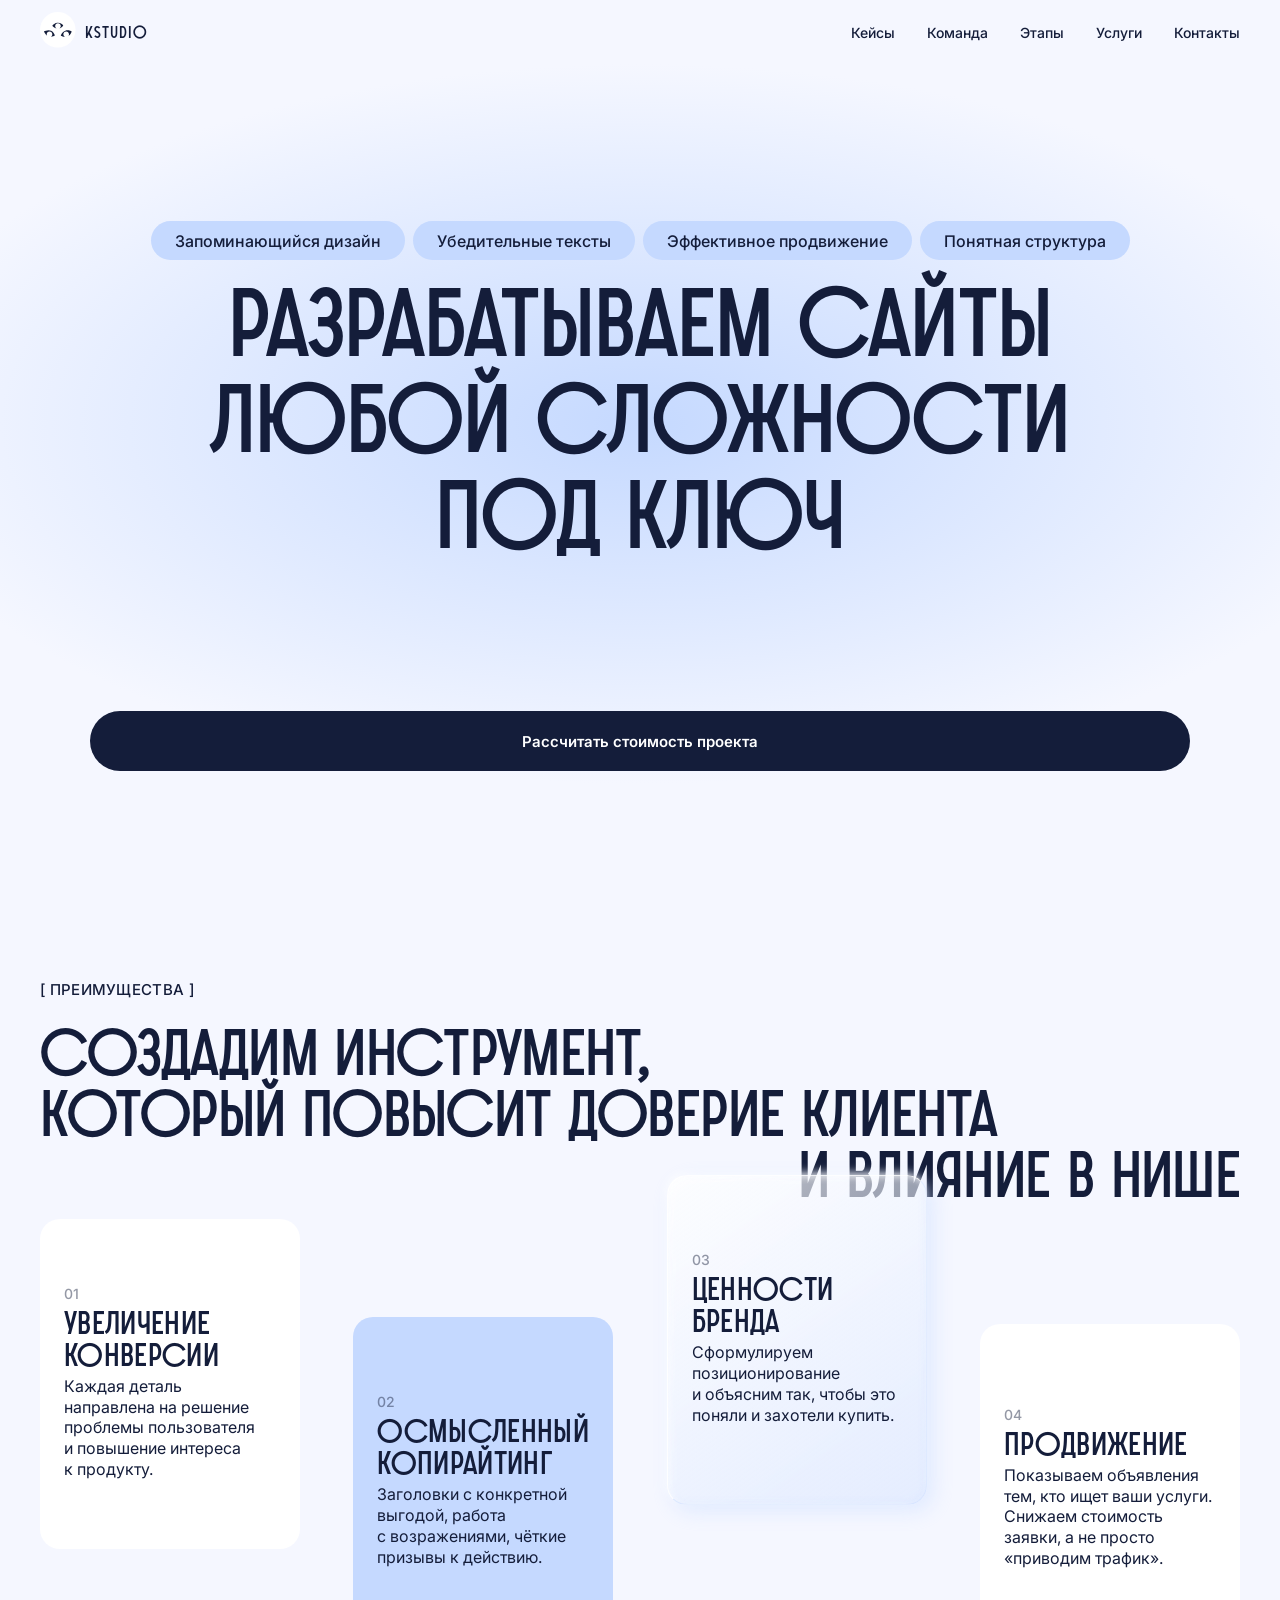
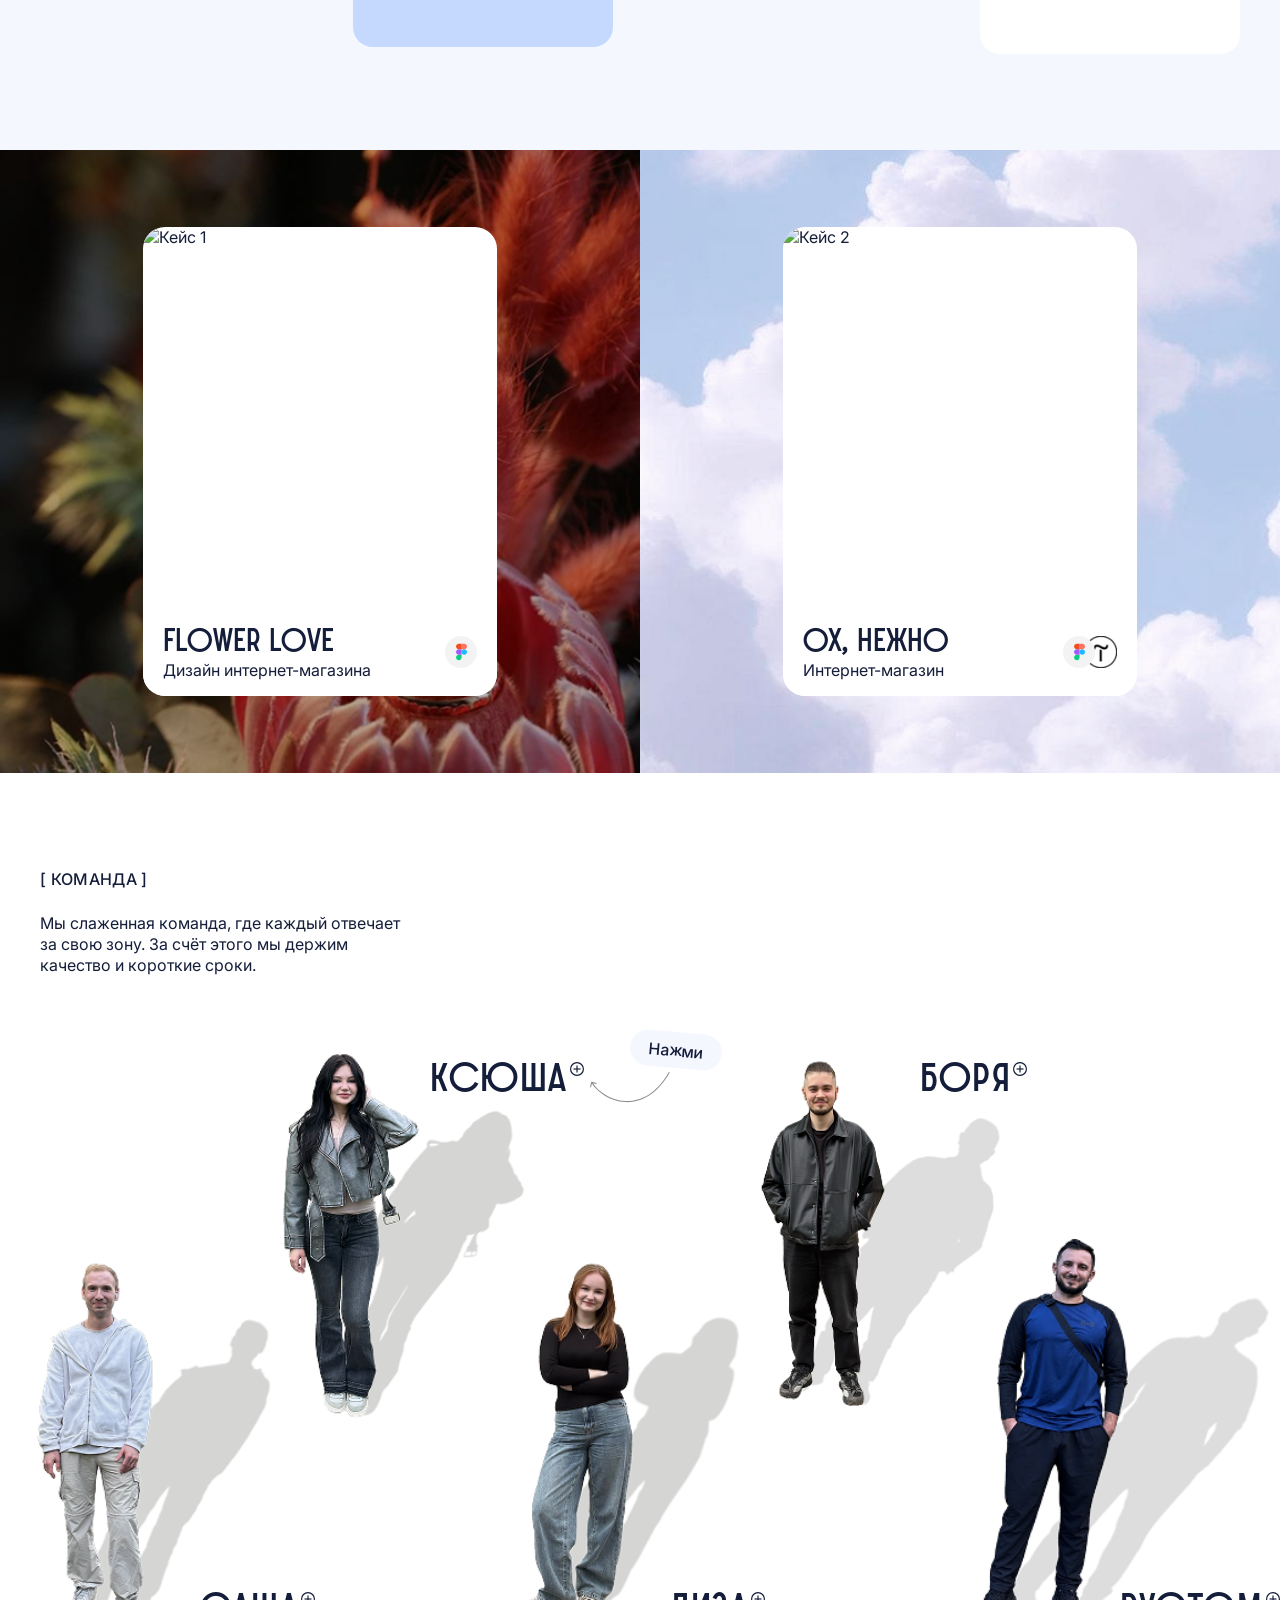
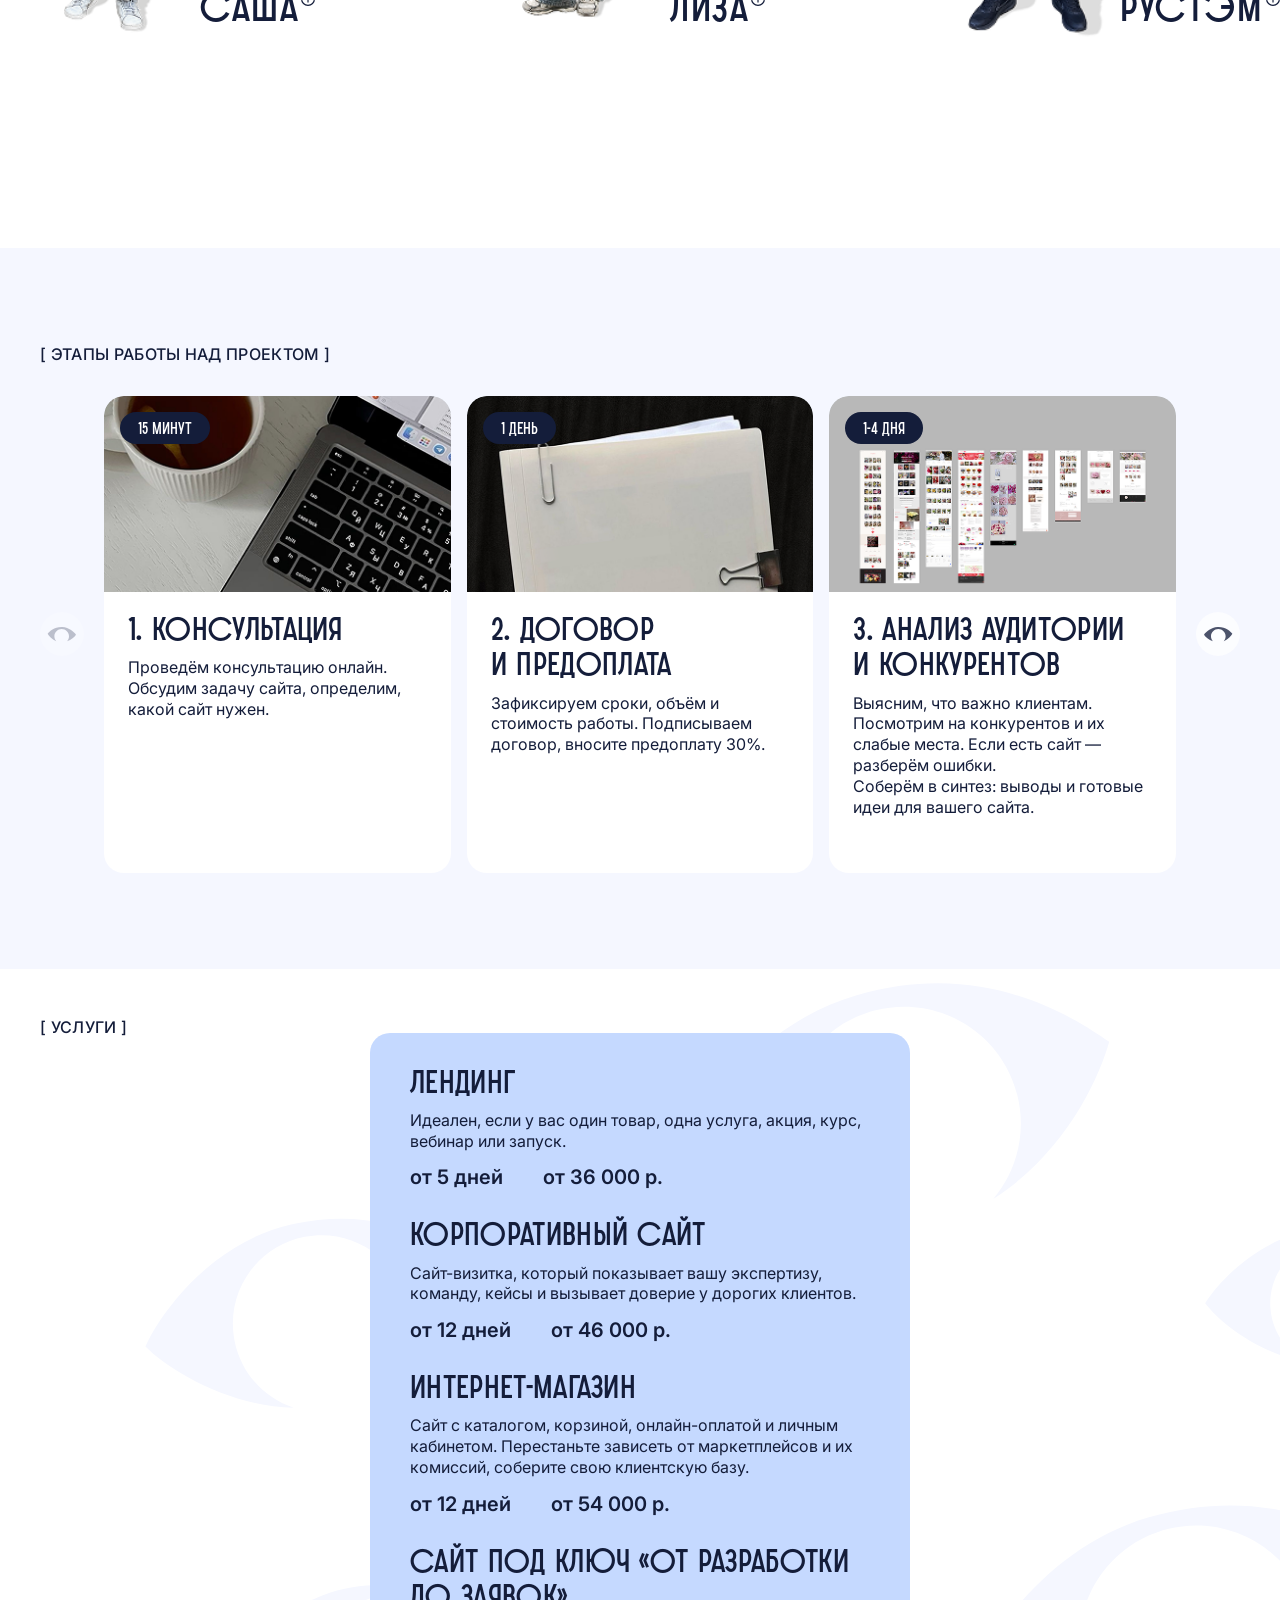
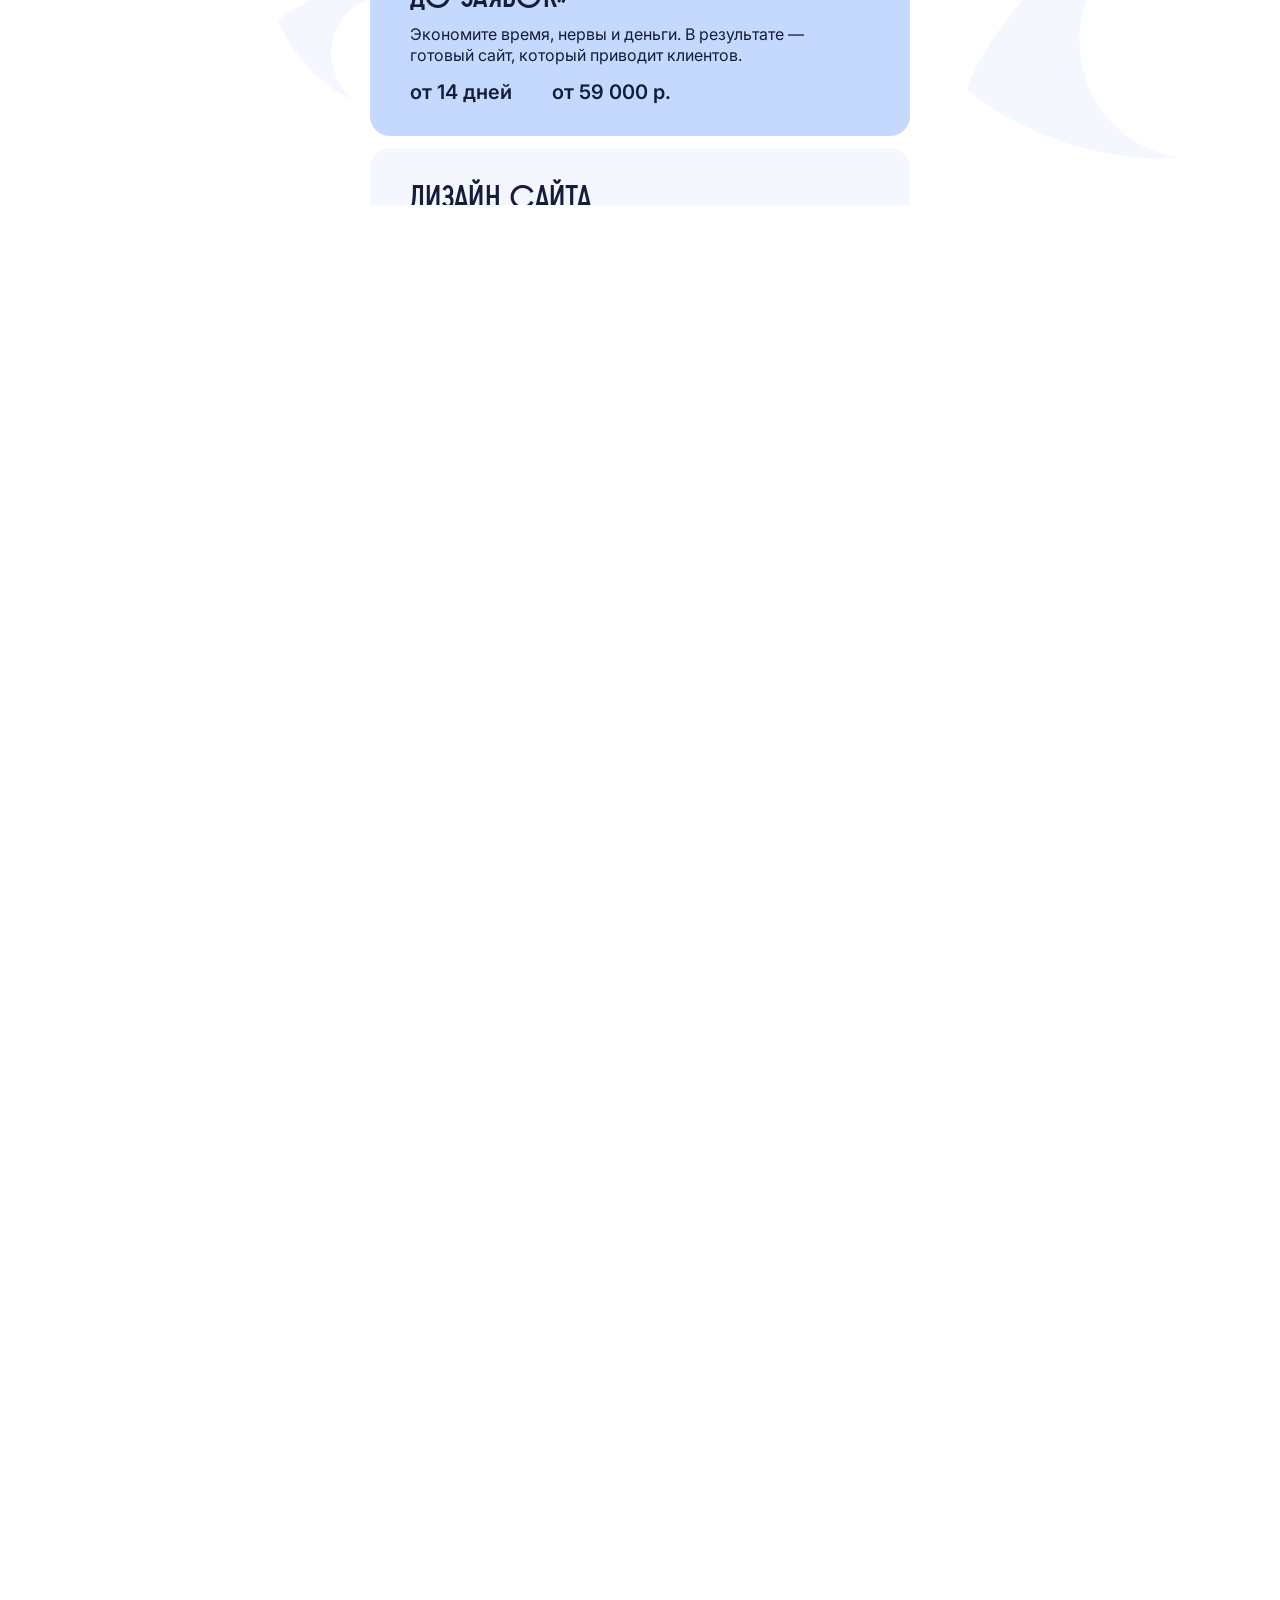
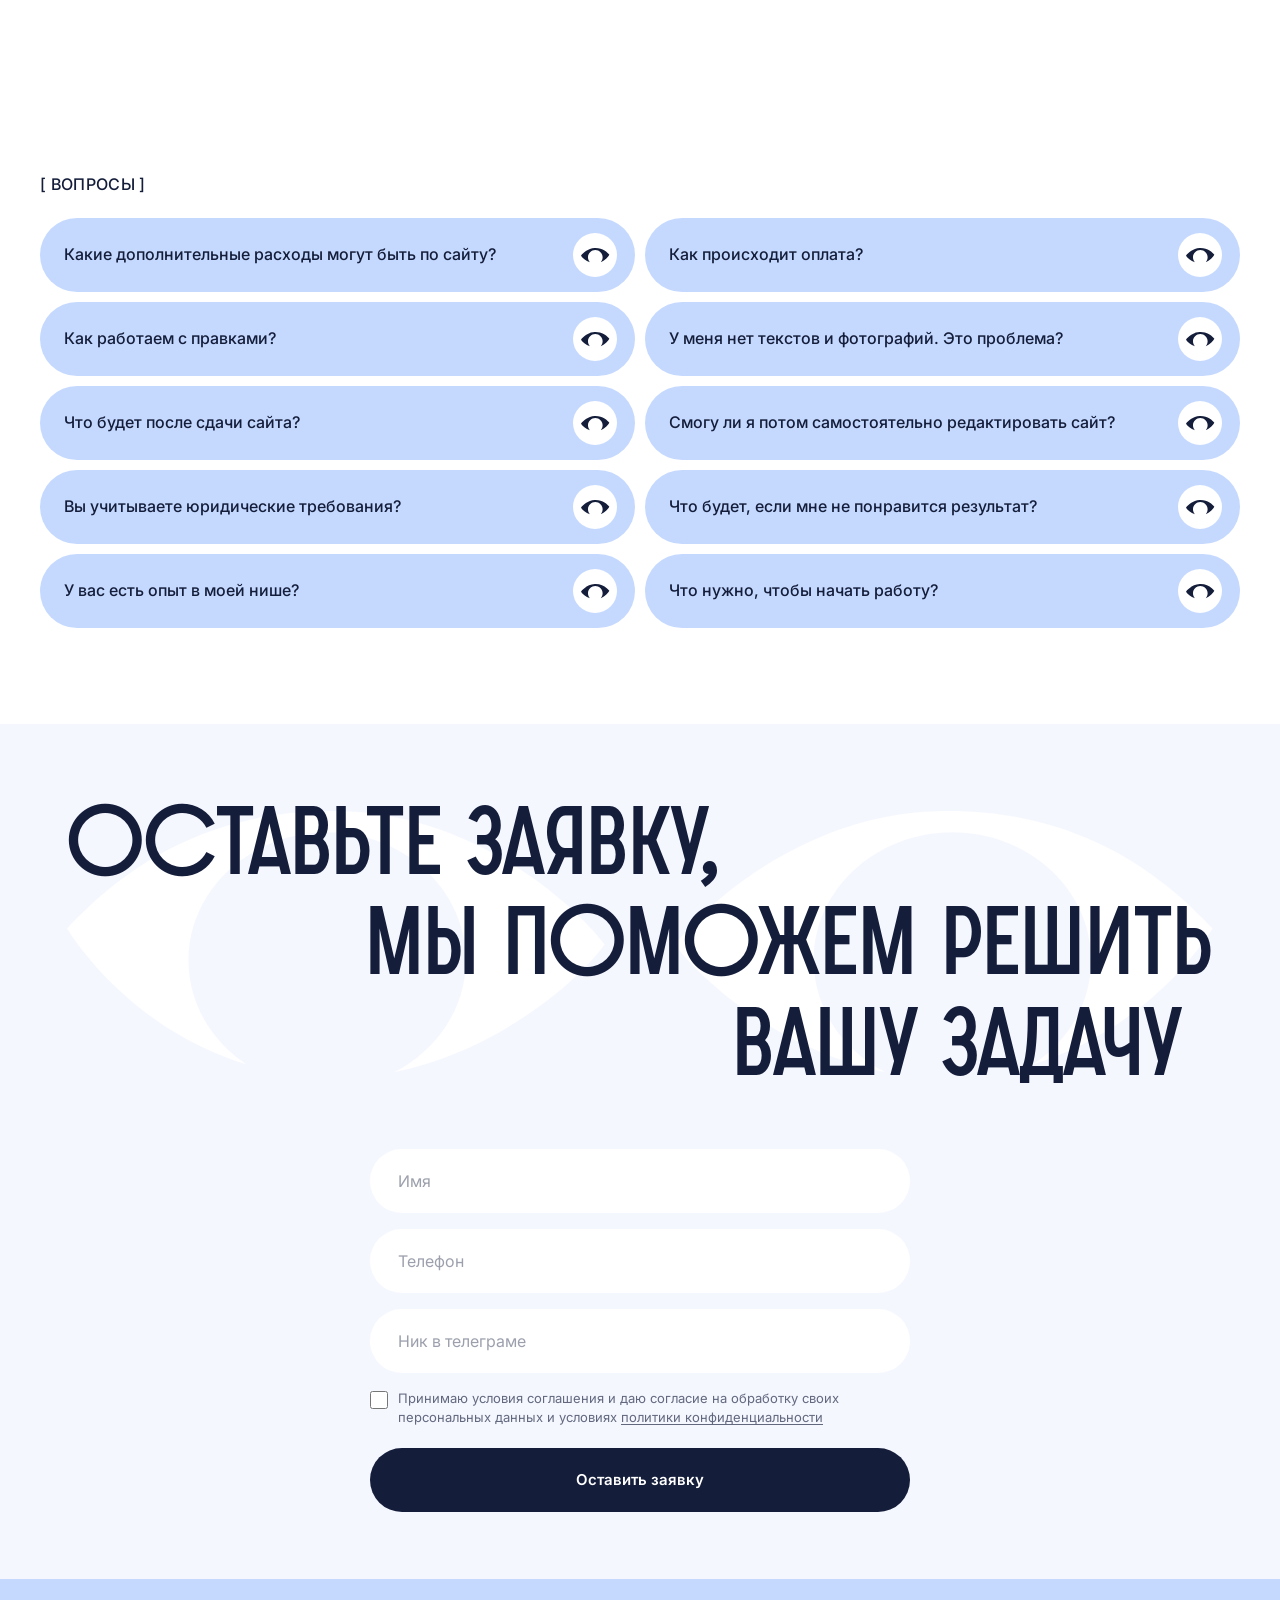
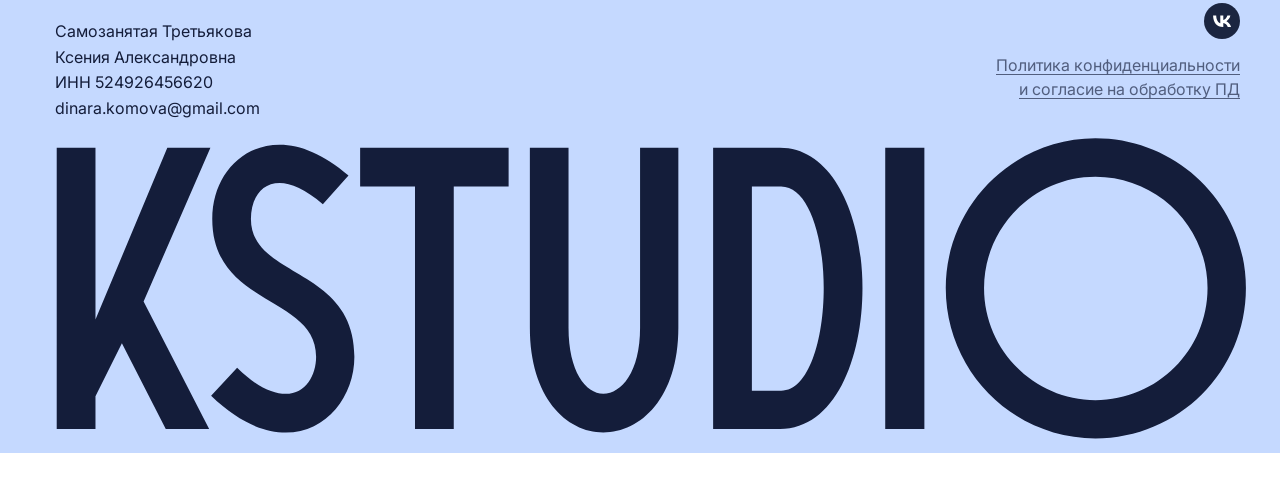
==== index.html @ 8134d8e3 "Initial commit" ====
<!DOCTYPE html>
<html lang="ru">
<head>
    <meta charset="UTF-8">
    <meta name="viewport" content="width=device-width, initial-scale=1.0">
    <title>KSTUDIO — Создаем сайты, которые приносят заявки</title>
    <link rel="preconnect" href="https://fonts.googleapis.com">
    <link rel="preconnect" href="https://fonts.gstatic.com" crossorigin>
    <!-- SONGER Grotesque подключается через @font-face в style.css (нужны файлы шрифта) -->
    <link href="https://fonts.googleapis.com/css2?family=Inter:wght@400;500;600;700;800&display=swap" rel="stylesheet">
    <link rel="stylesheet" href="style.css">
</head>
<body>

    <!-- HEADER -->
    <header class="header">
        <div class="container">
            <div class="header__inner">
                <a href="#" class="logo">
                    <div class="logo__icon" width="16" height="16" viewBox="0 0 16 16" fill="none">
                        <img src="img/лого.svg" alt="">
                    </div>
                    KSTUDIO
                </a>
                <nav class="nav">
                    <a href="#cases" class="nav__link">Кейсы</a>
                    <a href="#team" class="nav__link">Команда</a>
                    <a href="#process" class="nav__link">Этапы</a>
                    <a href="#services" class="nav__link">Услуги</a>
                    <a href="#contact" class="nav__link">Контакты</a>
                </nav>
                <button class="burger" aria-label="Меню">
                    <span></span>
                    <span></span>
                </button>
            </div>
        </div>
    </header>

    <!-- BURGER MENU -->
    <div class="burger-menu" id="burgerMenu">
        <nav class="burger-menu__nav">
            <a href="#cases" class="burger-menu__link">Кейсы</a>
            <a href="#team" class="burger-menu__link">Команда</a>
            <a href="#process" class="burger-menu__link">Этапы</a>
            <a href="#services" class="burger-menu__link">Услуги</a>
            <a href="#contact" class="burger-menu__link">Контакты</a>
        </nav>
    </div>

    <div class="page-top">
    <!-- HERO -->
    <section class="hero">
        <div class="container">
            <div class="hero__chips">
                <span class="hero__chip">Запоминающийся дизайн</span>
                <span class="hero__chip">Убедительные тексты</span>
                <span class="hero__chip">Эффективное продвижение</span>
                <span class="hero__chip">Понятная структура</span>
            </div>
            <h1 class="hero__title">
                <span class="hero__title-desktop">Разрабатываем сайты<br>Любой сложности<br>под ключ</span>
                <span class="hero__title-mobile">Разрабатываем<br>сайты Любой<br>сложности<br>под ключ</span>
            </h1>
            <a href="#contact" class="btn btn--dark hero__cta">Рассчитать стоимость проекта</a>
        </div>
    </section>

    <!-- BENEFITS -->
    <section class="benefits">
        <div class="container">
            <p class="section-label">[ ПРЕИМУЩЕСТВА ]</p>
            <h2 class="benefits__title">
                <span class="benefits__title-desktop">СОЗДАДИМ ИНСТРУМЕНТ,<br> КОТОРЫЙ ПОВЫСИТ ДОВЕРИЕ КЛИЕНТА</span>
                <span class="benefits__title-mobile">СОЗДАДИМ ИНСТРУМЕНТ,<br>КОТОРЫЙ ПОВЫСИТ<br><span class="benefits__title-mobile-r">ДОВЕРИЕ КЛИЕНТА</span></span>
                <span class="benefits__title-l2">И ВЛИЯНИЕ В НИШЕ</span>
            </h2>
            <div class="benefits__grid">
                <div class="benefit-card">
                    <span class="benefit-card__num">01</span>
                    <h3>УВЕЛИЧЕНИЕ КОНВЕРСИИ</h3>
                    <p>Каждая деталь направлена на&nbsp;решение проблемы пользователя и&nbsp;повышение интереса к&nbsp;продукту.</p>
                </div>
                <div class="benefit-card">
                    <span class="benefit-card__num">02</span>
                    <h3>ОСМЫСЛЕННЫЙ КОПИРАЙТИНГ</h3>
                    <p>Заголовки с&nbsp;конкретной выгодой, работа с&nbsp;возражениями, чёткие призывы к&nbsp;действию.</p>
                </div>
                <div class="benefit-card">
                    <span class="benefit-card__num">03</span>
                    <h3>ЦЕННОСТИ БРЕНДА</h3>
                    <p>Сформулируем позиционирование и&nbsp;объясним так, чтобы это поняли и&nbsp;захотели купить.</p>
                </div>
                <div class="benefit-card">
                    <span class="benefit-card__num">04</span>
                    <h3>ПРОДВИЖЕНИЕ</h3>
                    <p>Показываем объявления тем, кто ищет ваши услуги. Снижаем стоимость заявки, а&nbsp;не просто «приводим трафик».</p>
                </div>
            </div>
        </div>
    </section>

    </div><!-- /.page-top -->

    <!-- CASES -->
    <section class="cases" id="cases">
        <div class="cases__half cases__half--dark" style="background-image: url('img/фон 1.png'); background-size: cover; background-position: center;">
            <div class="case-card" data-case="1">
                <div class="case-card__img">
                    <img src="img/ке1с 1.svg" alt="Кейс 1">
                </div>
                <div class="case-card__plate">
                    <div class="case-card__info">
                        <p class="case-card__name">FLOWER LOVE</p>
                        <p class="case-card__type">Дизайн интернет-магазина</p>
                    </div>
                    <div class="case-card__icons">
                        <img src="img/фигма.svg" alt="Figma">
                    </div>
                </div>
                <div class="case-card__hover">Смотреть кейс</div>
            </div>
        </div>
        <div class="cases__half cases__half--light" style="background-image: url('img/фон 2.png'); background-size: cover; background-position: center;">
            <div class="case-card" data-case="2">
                <div class="case-card__img">
                    <img src="img/кейс 2.svg" alt="Кейс 2">
                </div>
                <div class="case-card__plate">
                    <div class="case-card__info">
                        <p class="case-card__name">ОХ, НЕЖНО</p>
                        <p class="case-card__type">Интернет-магазин</p>
                    </div>
                    <div class="case-card__icons">
                        <img src="img/фигма.svg" alt="Figma">
                        <img src="img/тильда.svg" alt="Tilda">
                    </div>
                </div>
                <div class="case-card__hover">Смотреть кейс</div>
            </div>
        </div>
    </section>

    <!-- CASE MODAL -->
    <div class="case-modal" id="caseModal">
        <div class="case-modal__overlay"></div>
        <button class="case-modal__close-outer">
            <img src="img/модалка.svg" alt="Закрыть">
        </button>
        <div class="case-modal__box">
            <div class="case-modal__scroll">
                <div class="case-modal__content" id="caseModalContent">
                    <!-- контент появится позже -->
                </div>
            </div>
        </div>
    </div>

    <!-- TEAM -->
    <section class="team" id="team">
        <div class="container">
            <p class="section-label">[ КОМАНДА ]</p>
            <p class="team__desc">Мы слаженная команда, где каждый отвечает<br class="desktop-br">за свою зону. За счёт этого<br class="mobile-br"> мы держим <br class="desktop-br">качество и короткие сроки.</p>
            <!-- MOBILE ONLY: хинт -->
            <div class="team__hint team__hint--mobile">
                <span class="team__hint-bubble">Нажми</span>
                <img src="img/стрелка.svg" alt="" class="team__hint-arrow">
            </div>
            <!-- MOBILE ONLY: общая фотка команды -->
            <div class="team__mobile-photo-wrap">
                <img src="img/members_for_mobile.png" alt="Команда" class="team__mobile-photo">
                <span class="team__mobile-name" data-member="саша">САША<img class="member-info-btn" src="img/для команды рядом с именем.svg" alt="info"
                    data-name="Александр Панков"
                    data-role="Менеджер"
                    data-row="bottom"
                    data-desc="Слежу за сроками, собираю требования и веду проект от первой встречи до сдачи. Вы не думаете о процессе — я обо всём позабочусь."></span>
                <span class="team__mobile-name" data-member="ксюша">КСЮША<img class="member-info-btn" src="img/для команды рядом с именем.svg" alt="info"
                    data-name="Ксения Третьякова"
                    data-role="Веб-дизайнер, копирайтер"
                    data-row="top"
                    data-desc="Отвечаю за визуал сайта, структуру и текст. Презентую ваш продукт так, чтобы его поняли, почувствовали и захотели купить."></span>
                <span class="team__mobile-name" data-member="лиза">ЛИЗА<img class="member-info-btn" src="img/для команды рядом с именем.svg" alt="info"
                    data-name="Елизавета Третьякова"
                    data-role="Разработчик"
                    data-row="bottom"
                    data-desc="Делаю сайты на Тильде и чистом коде. Настраиваю анимацию и подключаю сервисы. Делаю сайты быстрыми и удобными на любом устройстве."></span>
                <span class="team__mobile-name" data-member="боря">БОРЯ<img class="member-info-btn" src="img/для команды рядом с именем.svg" alt="info"
                    data-name="Борис Ахадов"
                    data-role="Разработчик"
                    data-row="top"
                    data-desc="Пишу сайты на чистом коде. Провожу аудирование информационных систем на безопасность. А также тестирую и слежу за качеством работы сайта."></span>
                <span class="team__mobile-name" data-member="рустэм">РУСТЭМ<img class="member-info-btn" src="img/для команды рядом с именем.svg" alt="info"
                    data-name="Рустэм Рамазанов"
                    data-role="Маркетолог"
                    data-row="bottom"
                    data-desc="Настраиваю и веду рекламу. Снижаю стоимость заявки, нахожу каналы, которые работают. Делаю так, чтобы реклама окупалась."></span>
            </div>

            <div class="team__grid">
                <div class="team__hint">
                    <span class="team__hint-bubble">Нажми</span>
                    <img src="img/стрелка.svg" alt="" class="team__hint-arrow">
                </div>
                <!-- Саша — левый -->
                <div class="team-member team-member--sm team-member--left">
                    <img class="team-member__photo" src="img/саша30 1.png" alt="Саша">
                    <span class="team-member__name">САША<img class="member-info-btn" src="img/для команды рядом с именем.svg" alt="info"
                        data-name="Александр Панков"
                        data-role="Менеджер"
                        data-row="bottom"
                        data-desc="Слежу за сроками, собираю требования и веду проект от первой встречи до сдачи. Вы не думаете о процессе — я обо всём позабочусь."></span>
                </div>
                <!-- Ксюша — правый -->
                <div class="team-member team-member--lg team-member--right">
                    <img class="team-member__photo" src="img/ксюща30 2.png" alt="Ксюша">
                    <span class="team-member__name">КСЮША<img class="member-info-btn" src="img/для команды рядом с именем.svg" alt="info"
                        data-name="Ксения Третьякова"
                        data-role="Веб-дизайнер, копирайтер"
                        data-row="top"
                        data-desc="Отвечаю за визуал сайта, структуру и текст. Презентую ваш продукт так, чтобы его поняли, почувствовали и захотели купить."></span>
                </div>
                <!-- Лиза — левый -->
                <div class="team-member team-member--md team-member--left">
                    <img class="team-member__photo" src="img/лиза30 1.png" alt="Лиза">
                    <span class="team-member__name">ЛИЗА<img class="member-info-btn" src="img/для команды рядом с именем.svg" alt="info"
                        data-name="Елизавета Третьякова"
                        data-role="Разработчик"
                        data-row="bottom"
                        data-desc="Делаю сайты на Тильде и чистом коде. Настраиваю анимацию и подключаю сервисы. Делаю сайты быстрыми и удобными на любом устройстве."></span>
                </div>
                <!-- Боря — правый -->
                <div class="team-member team-member--lg team-member--right">
                    <img class="team-member__photo" src="img/Боря30 1.png" alt="Боря">
                    <span class="team-member__name">БОРЯ<img class="member-info-btn" src="img/для команды рядом с именем.svg" alt="info"
                        data-name="Борис Ахадов"
                        data-role="Разработчик"
                        data-row="top"
                        data-desc="Пишу сайты на чистом коде. Провожу аудирование информационных систем на безопасность. А также тестирую и слежу за качеством работы сайта."></span>
                </div>
                <!-- Рустэм — левый -->
                <div class="team-member team-member--lg team-member--left">
                    <img class="team-member__photo" src="img/рустэм30 2.png" alt="Рустэм">
                    <span class="team-member__name">РУСТЭМ<img class="member-info-btn" src="img/для команды рядом с именем.svg" alt="info"
                        data-name="Рустэм Рамазанов"
                        data-role="Маркетолог"
                        data-row="bottom"
                        data-desc="Настраиваю и веду рекламу. Снижаю стоимость заявки, нахожу каналы, которые работают. Делаю так, чтобы реклама окупалась."></span>
                </div>
            </div>
        </div>
    </section>

    <!-- PROCESS -->
    <section class="process" id="process">
        <div class="container">
            <p class="section-label">[ ЭТАПЫ РАБОТЫ НАД ПРОЕКТОМ ]</p>
            <div class="process-slider">
                <button class="slider-arrow slider-arrow--prev" aria-label="Назад">
                    <img src="img/для вопроса.svg" alt="">
                </button>
                <div class="slider-track-wrap">
                    <div class="slider-track">
                        <div class="process-card">
                            <div class="process-card__img">
                                <img src="img/карточка 1.png" alt="">
                                <span class="process-card__badge">15 МИНУТ</span>
                            </div>
                            <div class="process-card__body">
                                <h3>1. Консультация</h3>
                                <p>Проведём консультацию онлайн. Обсудим задачу сайта, определим, какой сайт&nbsp;нужен.</p>
                            </div>
                        </div>
                        <div class="process-card">
                            <div class="process-card__img">
                                <img src="img/карточка 2.png" alt="">
                                <span class="process-card__badge">1 ДЕНЬ</span>
                            </div>
                            <div class="process-card__body">
                                <h3>2. Договор <br>и предоплата</h3>
                                <p>Зафиксируем сроки, объём и стоимость работы. Подписываем договор, вносите предоплату&nbsp;30%.</p>
                            </div>
                        </div>
                        <div class="process-card">
                            <div class="process-card__img">
                                <img src="img/карточка 3.png" alt="">
                                <span class="process-card__badge">1-4 ДНЯ</span>
                            </div>
                            <div class="process-card__body">
                                <h3>3. Анализ аудитории <br>и конкурентов</h3>
                                <p>Выясним, что важно клиентам. Посмотрим на конкурентов и&nbsp;их слабые места. Если есть сайт — разберём ошибки.</p>
                                <p>Соберём в синтез: выводы и&nbsp;готовые идеи для вашего сайта.</p>
                            </div>
                        </div>
                        <div class="process-card">
                            <div class="process-card__img">
                                <img src="img/карточка 4.png" alt="">
                                <span class="process-card__badge">1–4 ДНЯ</span>
                            </div>
                            <div class="process-card__body">
                                <h3>4. Прототип</h3>
                                <p>Сделаем схему сайта: какие блоки, в каком порядке.</p>
                                <p>Пропишем тексты на сайте: цепляющие заголовки, подзаголовки, призывы к&nbsp;действию, ответы на&nbsp;возражения.</p>
                                <p>Утвердим текст и&nbsp;структуру.</p>
                            </div>
                        </div>
                        <div class="process-card">
                            <div class="process-card__img">
                                <img src="img/карточка 5.png" alt="">
                                <span class="process-card__badge">2–7 ДНЕЙ</span>
                            </div>
                            <div class="process-card__body">
                                <h3>5. Дизайн-концепция</h3>
                                <p>Покажем 3 концепции дизайна первого экрана. После этого сделаем полный макет всех страниц сайта. По ходу работы есть возможность вносить&nbsp;правки.</p>
                                <p>В результате макет сайта, готовый к&nbsp;вёрстке.</p>
                            </div>
                        </div>
                        <div class="process-card">
                            <div class="process-card__img">
                                <img src="img/карточка 6.png" alt="">
                                <span class="process-card__badge">2–14 ДНЕЙ</span>
                            </div>
                            <div class="process-card__body">
                                <h3>6. Вёрстка, тестирование сайта</h3>
                                <p>Сверстаем сайт. Настроим адаптив, анимацию, формы, отправку&nbsp;заявок.</p>
                                <p>Подключим домен, SSL, счётчики&nbsp;аналитики.</p>
                                <p>Проверим сайт на&nbsp;работоспособность.</p>
                            </div>
                        </div>
                        <div class="process-card">
                            <div class="process-card__img">
                                <img src="img/карточка 7.png" alt="">
                                <span class="process-card__badge">3–7 ДНЕЙ</span>
                            </div>
                            <div class="process-card__body">
                                <h3>7. Настройка рекламы</h3>
                                <p>Соберём ключевые слова и&nbsp;минус-слова. Настроим кампании в&nbsp;Яндексе, подготовим до&nbsp;10 вариантов объявлений. Запустим тест на&nbsp;5 дней.</p>
                                <p>Результат: рекламный кабинет с&nbsp;работающими кампаниями и&nbsp;целями.</p>
                            </div>
                        </div>
                        <div class="process-card">
                            <div class="process-card__img">
                                <img src="img/карточка 8.png" alt="">
                                <span class="process-card__badge">ПОМЕСЯЧНО</span>
                            </div>
                            <div class="process-card__body">
                                <h3>8. Ведение рекламы</h3>
                                <p>Ежедневно смотрим статистику. Отключаем неэффективные объявления. Меняем ставки, тестируем новые&nbsp;заголовки.</p>
                                <p>Результат: цена заявки постепенно снижается. Вы видите, куда уходят деньги, и&nbsp;можете планировать бюджет.</p>
                            </div>
                        </div>
                        <div class="process-card">
                            <div class="process-card__img">
                                <img src="img/карточка 9.png" alt="">
                                <span class="process-card__badge">ПОМЕСЯЧНО</span>
                            </div>
                            <div class="process-card__body">
                                <h3>9. SEO-продвижение</h3>
                                <p>Проведём SEO-аудит, соберём семантику, оптимизируем контент, разместим статьи на&nbsp;проверенных площадках.</p>
                                <p>Результат: сайт выходит в&nbsp;топ по&nbsp;целевым запросам, растёт бесплатный поисковый трафик, снижается зависимость от&nbsp;платной рекламы.</p>
                            </div>
                        </div>
                        <div class="process-card">
                            <div class="process-card__img">
                                <img src="img/карточка 10.png" alt="">
                                <span class="process-card__badge">ПО ДОГОВОРЁННОСТИ</span>
                            </div>
                            <div class="process-card__body">
                                <h3>10. Поддержка сайта</h3>
                                <p>Обновляем и наполняем контент.</p>
                                <p>Анализируем Яндекс.Метрику, тестируем гипотезы, дорабатываем&nbsp;сайт.</p>
                                <p>В итоге получаем — лучший результат для вашего&nbsp;бизнеса.</p>
                            </div>
                        </div>
                    </div>
                </div>
                <button class="slider-arrow slider-arrow--next" aria-label="Вперёд">
                    <img src="img/для вопроса.svg" alt="">
                </button>
            </div>
        </div>
    </section>

    <!-- SERVICES -->
    <div class="services-wrapper" id="services">
    <section class="services" id="services">
        <img class="services__bg" src="img/фон для услуг.svg" alt="">
        <div class="services__header">
            <div class="container">
                <p class="section-label">[ УСЛУГИ ]</p>
            </div>
        </div>

        <div class="services-stack">

            <!-- Карточка 1: Сайты (синяя + фон) -->
            <div class="service-card-wrap">
                <div class="container">
                    <div class="service-card service-card--blue">
                        <div class="service-items">
                            <div class="service-item">
                                <h3>ЛЕНДИНГ</h3>
                                <p>Идеален, если у вас один товар, одна услуга, акция, курс, вебинар или&nbsp;запуск.</p>
                                <div class="service-item__meta">
                                    <span>от 5 дней</span>
                                    <span>от 36 000 р.</span>
                                </div>
                            </div>
                            <div class="service-item">
                                <h3>КОРПОРАТИВНЫЙ САЙТ</h3>
                                <p>Сайт-визитка, который показывает вашу экспертизу, команду, кейсы и&nbsp;вызывает доверие у&nbsp;дорогих клиентов.</p>
                                <div class="service-item__meta">
                                    <span>от 12 дней</span>
                                    <span>от 46 000 р.</span>
                                </div>
                            </div>
                            <div class="service-item">
                                <h3>ИНТЕРНЕТ-МАГАЗИН</h3>
                                <p>Сайт с каталогом, корзиной, онлайн-оплатой и&nbsp;личным кабинетом. Перестаньте зависеть от&nbsp;маркетплейсов и&nbsp;их комиссий, соберите свою клиентскую&nbsp;базу.</p>
                                <div class="service-item__meta">
                                    <span>от 12 дней</span>
                                    <span>от 54 000 р.</span>
                                </div>
                            </div>
                            <div class="service-item">
                                <h3>САЙТ ПОД КЛЮЧ «ОТ РАЗРАБОТКИ ДО ЗАЯВОК»</h3>
                                <p>Экономите время, нервы и&nbsp;деньги. В результате — готовый сайт, который приводит&nbsp;клиентов.</p>
                                <div class="service-item__meta">
                                    <span>от 14 дней</span>
                                    <span>от 59 000 р.</span>
                                </div>
                            </div>
                        </div>
                    </div>
                </div>
            </div>

            <!-- Карточка 2: Дизайн + вёрстка (светлая) -->
            <div class="service-card-wrap">
                <div class="container">
                    <div class="service-card service-card--light">
                        <div class="service-items">
                            <div class="service-item">
                                <h3>ДИЗАЙН САЙТА</h3>
                                <p>Разработаем дизайн-макет в&nbsp;Figma — без вёрстки. Для тех, у кого есть свой разработчик или кто хочет сначала утвердить&nbsp;визуал.</p>
                                <div class="service-item__meta">
                                    <span>от 3 дней</span>
                                    <span>По договорённости</span>
                                </div>
                            </div>
                            <div class="service-item">
                                <h3>ВЁРСТКА</h3>
                                <p>Возьмём ваш дизайн в&nbsp;Figma и&nbsp;превратим в&nbsp;рабочий сайт. Адаптив под все устройства, анимации, формы. Верстаем на&nbsp;чистом коде или с&nbsp;интеграцией в&nbsp;Tilda, WordPress, Битрикс.</p>
                                <div class="service-item__meta">
                                    <span>от 3 дней</span>
                                    <span>По договорённости</span>
                                </div>
                            </div>
                        </div>
                    </div>
                </div>
            </div>

            <!-- Карточка 3: Продвижение (синяя) -->
            <div class="service-card-wrap">
                <div class="container">
                    <div class="service-card service-card--blue">
                        <div class="service-items">
                            <div class="service-item">
                                <h3>ПРОДВИЖЕНИЕ ЯНДЕКС.БИЗНЕС</h3>
                                <p>Запускаем и&nbsp;ведём рекламу в&nbsp;Яндекс.Бизнесе. Цель — снизить стоимость заявки и&nbsp;получить стабильный поток клиентов с&nbsp;карт.</p>
                                <div class="service-item__meta">
                                    <span>от 5 дней</span>
                                    <span>от 20 000 р.</span>
                                </div>
                                <small>[ Рекламный бюджет оплачивается отдельно ]</small>
                            </div>
                            <div class="service-item">
                                <h3>ПРОДВИЖЕНИЕ ЯНДЕКС.ДИРЕКТ</h3>
                                <p>Запускаем и&nbsp;ведём рекламу в&nbsp;Яндекс.Директе. Цель — снизить стоимость заявки и&nbsp;получить стабильный поток клиентов из&nbsp;поиска.</p>
                                <div class="service-item__meta">
                                    <span>от 5 дней</span>
                                    <span>от 27 000 р.</span>
                                </div>
                                <small>[ Рекламный бюджет оплачивается отдельно ]</small>
                            </div>
                            <div class="service-item">
                                <h3>SEO-ПРОДВИЖЕНИЕ</h3>
                                <p>Выводим сайт в&nbsp;топ Яндекса по&nbsp;согласованным запросам. Результат — дешёвый трафик на&nbsp;месяцы и&nbsp;годы.</p>
                                <div class="service-item__meta">
                                    <span>Помесячно</span>
                                    <span>60 000 р.</span>
                                </div>
                            </div>
                        </div>
                    </div>
                </div>
            </div>

            <!-- Карточка 4: Аудит + поддержка (светлая) -->
            <div class="service-card-wrap service-card-wrap--last">
                <div class="container">
                    <div class="service-card service-card--light">
                        <div class="service-items">
                            <div class="service-item">
                                <h3>АУДИТ САЙТА И РЕКЛАМЫ</h3>
                                <p>Диагностируем, почему сайт не продаёт или реклама дорогая. Даём конкретные рекомендации по&nbsp;улучшению.</p>
                                <div class="service-item__meta">
                                    <span>от 3 дней</span>
                                    <span>15 000 р.</span>
                                </div>
                            </div>
                            <div class="service-item">
                                <h3>ПОДДЕРЖКА САЙТА</h3>
                                <p>Поможем сохранить работу сайта стабильной, актуальной и&nbsp;эффективной для&nbsp;бизнеса.</p>
                                <div class="service-item__meta">
                                    <span>По договорённости</span>
                                </div>
                            </div>
                        </div>
                    </div>
                </div>
            </div>

            <div class="services__cta">
                <a href="#contact" class="btn btn--dark">Рассчитать стоимость проекта</a>
            </div>

        </div>
    </section>
    </div><!-- /.services-wrapper -->

    <!-- FAQ -->
    <section class="faq" id="faq">
        <div class="container">
            <p class="section-label">[ ВОПРОСЫ ]</p>
            <div class="faq__grid">
                <!-- Левый столбец -->
                <div class="faq__col">
                    <div class="faq-item">
                        <button class="faq-item__btn">
                            <span>Какие дополнительные расходы могут быть по сайту?</span>
                            <span class="faq-item__icon"><img src="img/для вопроса.svg" alt="" width="24" height="24"></span>
                        </button>
                        <div class="faq-item__answer">
                            <ul>
                                <li>Домен — от 200 ₽ за год.</li>
                                <li>Хостинг — от 300 ₽ в месяц.</li>
                                <li>Подписка на платформу — если сайт на Тильде/Битрикс/WordPress.</li>
                            </ul>
                        </div>
                    </div>
                    <div class="faq-item">
                        <button class="faq-item__btn">
                            <span>Как работаем с правками?</span>
                            <span class="faq-item__icon"><img src="img/для вопроса.svg" alt="" width="24" height="24"></span>
                        </button>
                        <div class="faq-item__answer">
                            <p>На каждом этапе — тексты, дизайн, вёрстка — предусмотрен один пакет&nbsp;правок.</p>
                            <p>Вы собираете все комментарии в&nbsp;одном сообщении, мы вносим изменения и&nbsp;показываем обновлённую версию.</p>
                            <p>Если после согласованного пакета появляются новые пожелания или меняется сама задача, дополнительные правки оплачиваются&nbsp;отдельно.</p>
                        </div>
                    </div>
                    <div class="faq-item">
                        <button class="faq-item__btn">
                            <span>Что будет после сдачи сайта?</span>
                            <span class="faq-item__icon"><img src="img/для вопроса.svg" alt="" width="24" height="24"></span>
                        </button>
                        <div class="faq-item__answer">
                            <p>После запуска у вас есть 1 месяц бесплатной поддержки. В этот период&nbsp;мы:</p>
                            <ul>
                                <li>Отвечаем на вопросы.</li>
                                <li>Помогаем разобраться с управлением сайтом.</li>
                                <li>Подсказываем, как вносить базовые изменения.</li>
                            </ul>
                            <p>Бонус: дарим Гайд по управлению сайтом — как менять тексты, фото, добавлять товары и&nbsp;смотреть заявки.</p>
                        </div>
                    </div>
                    <div class="faq-item">
                        <button class="faq-item__btn">
                            <span>Вы учитываете юридические требования?</span>
                            <span class="faq-item__icon"><img src="img/для вопроса.svg" alt="" width="24" height="24"></span>
                        </button>
                        <div class="faq-item__answer">
                            <p>Да, мы обращаем внимание на юридические требования. Проверяем, чтобы при необходимости&nbsp;были:</p>
                            <ul>
                                <li>Политика конфиденциальности.</li>
                                <li>Согласие на обработку персональных данных.</li>
                                <li>Оферта или другие обязательные страницы.</li>
                            </ul>
                            <p>Если видим потенциальные риски, заранее предупреждаем и&nbsp;подсказываем, что лучше учесть.</p>
                        </div>
                    </div>
                    <div class="faq-item">
                        <button class="faq-item__btn">
                            <span>У вас есть опыт в моей нише?</span>
                            <span class="faq-item__icon"><img src="img/для вопроса.svg" alt="" width="24" height="24"></span>
                        </button>
                        <div class="faq-item__answer">
                            <p>Анализ даёт нам понимание вашей ниши. Изучаем бизнес-цели, конкурентов, запросы аудитории, ищем слабые места продукта. Делаем сайт не по шаблону, а под задачи вашего&nbsp;бизнеса.</p>
                        </div>
                    </div>
                </div>

                <!-- Правый столбец -->
                <div class="faq__col">
                    <div class="faq-item">
                        <button class="faq-item__btn">
                            <span>Как происходит оплата?</span>
                            <span class="faq-item__icon"><img src="img/для вопроса.svg" alt="" width="24" height="24"></span>
                        </button>
                        <div class="faq-item__answer">
                            <p>Работа делится на 3 этапа:</p>
                            <ul>
                                <li>30% предоплата после согласования деталей и заключения договора.</li>
                                <li>40% — после утверждения прототипа, когда уже готовы структура страниц и тексты.</li>
                                <li>30% — после утверждения дизайна сайта.</li>
                            </ul>
                        </div>
                    </div>
                    <div class="faq-item">
                        <button class="faq-item__btn">
                            <span>У меня нет текстов и фотографий. Это проблема?</span>
                            <span class="faq-item__icon"><img src="img/для вопроса.svg" alt="" width="24" height="24"></span>
                        </button>
                        <div class="faq-item__answer">
                            <p>Не проблема, мы поможем:</p>
                            <ul>
                                <li>Написать текст о компании.</li>
                                <li>Структурировать информацию об услугах.</li>
                                <li>Подскажем, какой визуальный контент подойдёт.</li>
                                <li>Используем ваши материалы, если они уже есть.</li>
                                <li>Подберём изображения, иллюстрации или референсы под стиль проекта.</li>
                            </ul>
                        </div>
                    </div>
                    <div class="faq-item">
                        <button class="faq-item__btn">
                            <span>Смогу ли я потом самостоятельно редактировать сайт?</span>
                            <span class="faq-item__icon"><img src="img/для вопроса.svg" alt="" width="24" height="24"></span>
                        </button>
                        <div class="faq-item__answer">
                            <p>Да. Сайт передаётся вам, и вы сможете самостоятельно менять тексты, изображения, карточки товаров и&nbsp;другие базовые элементы.</p>
                            <p>Чтобы вам было проще, мы даём инструкцию по управлению сайтом и&nbsp;при необходимости объясняем основные действия после&nbsp;запуска.</p>
                        </div>
                    </div>
                    <div class="faq-item">
                        <button class="faq-item__btn">
                            <span>Что будет, если мне не понравится результат?</span>
                            <span class="faq-item__icon"><img src="img/для вопроса.svg" alt="" width="24" height="24"></span>
                        </button>
                        <div class="faq-item__answer">
                            <p>Мы работаем поэтапно, поэтому результат не становится неожиданностью. Вы последовательно&nbsp;утверждаете:</p>
                            <ul>
                                <li>Прототип.</li>
                                <li>Дизайн-концепцию.</li>
                                <li>Ключевые страницы.</li>
                                <li>Вёрстку перед финальной сдачей.</li>
                            </ul>
                            <p>За счёт этого сайт собирается постепенно, а итог получается предсказуемым и&nbsp;согласованным.</p>
                        </div>
                    </div>
                    <div class="faq-item">
                        <button class="faq-item__btn">
                            <span>Что нужно, чтобы начать работу?</span>
                            <span class="faq-item__icon"><img src="img/для вопроса.svg" alt="" width="24" height="24"></span>
                        </button>
                        <div class="faq-item__answer">
                            <p>Для старта нужно:</p>
                            <ul>
                                <li>Заполнить бриф.</li>
                                <li>Созвониться или обсудить задачу в переписке.</li>
                            </ul>
                            <p>Если у вас нет готовых текстов, структуры или фото — это не останавливает работу, мы поможем с этим в&nbsp;процессе.</p>
                        </div>
                    </div>
                </div>
            </div>
        </div>
    </section>

    <!-- CONTACT -->
    <section class="contact" id="contact">
        <div class="container">
            <h2 class="contact__title">
                <span class="ct-line l1">ОСТАВЬТЕ ЗАЯВКУ,</span>
                <span class="ct-line l2">МЫ ПОМОЖЕМ РЕШИТЬ</span>
                <span class="ct-line l3">ВАШУ ЗАДАЧУ</span>
            </h2>
            <div class="contact__body">
                <!--
                    ФОРМА: подключена через Formspree.
                    Инструкция:
                    1. Зарегистрируйтесь на formspree.io
                    2. Создайте новую форму, укажите ваш email
                    3. Получите ID вида: xpzvwqab
                    4. Замените REPLACE_WITH_YOUR_ID на ваш ID
                -->
                <form class="contact-form" id="contactForm" action="https://formspree.io/f/xkoeqjqa" method="POST">
                    <div class="form-group">
                        <input type="text" name="name" placeholder="Имя" required>
                    </div>
                    <div class="form-group">
                        <input type="tel" name="phone" placeholder="Телефон" required>
                    </div>
                    <div class="form-group">
                        <input type="text" name="telegram" placeholder="Ник в телеграме" required>
                    </div>
                    <label class="form-agree">
                        <input type="checkbox" name="agree" required>
                        <span>Принимаю условия соглашения и даю согласие на обработку своих персональных данных и условиях <a href="privacy.html" target="_blank">политики конфиденциальности</a></span>
                    </label>
                    <button type="submit" class="btn btn--dark btn--full">Оставить заявку</button>
                    <p class="form-success" id="formSuccess">Заявка отправлена! Мы свяжемся с вами в ближайшее время.</p>
                </form>
                <div class="contact__bonus">
                    <p class="bonus__title">В подарок получите 3 полезных файла:</p>
                    <p><strong>Калькулятор эффективности сайта</strong> — покажет, сколько выручки ваш бизнес мог бы получать с сайтом.</p>
                    <p><strong>Гайд «Нужен ли вашему бизнесу сайт?»</strong> — поймёте, в каких случаях сайт необходим, а когда можно обойтись.</p>
                    <p><strong>Чек-лист «10 ошибок, из-за которых сайт теряет заявки»</strong> — узнаете, что именно мешает сайту приносить доход.</p>
                </div>
            </div>
        </div>
    </section>

    <!-- FOOTER -->
    <footer class="footer">
        <div class="footer__top">
                <div class="footer__info">
                    <p>Самозанятая Третьякова</p>
                    <p>Ксения Александровна</p>
                    <p>ИНН 524926456620</p>
                    <p>dinara.komova@gmail.com</p>
                </div>
                <div class="footer__right">
                    <a href="https://vk.com/kstudio.digital" target="_blank" rel="noopener" class="footer__vk" aria-label="ВКонтакте">
                        <svg width="36" height="36" viewBox="0 0 36 36" fill="none">
                            <circle cx="18" cy="18" r="18" fill="#1B2540"/>
                            <path d="M19.1 24c-6.3 0-9.9-4.3-10-11.5h3.1c.1 5.1 2.4 7.3 4.1 7.8V12.5h3v4.5c1.7-.2 3.5-2.3 4.1-4.5h3c-.5 2.8-2.6 4.9-4 5.7 1.4.7 3.8 2.5 4.7 5.8h-3.3c-.7-2.2-2.5-3.9-4.5-4.1V24h-.2z" fill="white"/>
                        </svg>
                    </a>
                    <a href="privacy.html" class="footer__policy">Политика конфиденциальности<br>и согласие на обработку ПД</a>
                </div>
            </div>
        <div class="footer__logo-wrap">
            <span class="footer__logo">KSTUDIO</span>
        </div>
        <a href="privacy.html" class="footer__policy-mobile">Политика конфиденциальности<br>и согласие на обработку ПД</a>
    </footer>

    <!-- Team member popup -->
    <div class="member-popup" id="memberPopup" aria-hidden="true">
        <h4 class="member-popup__name"></h4>
        <p class="member-popup__role"></p>
        <p class="member-popup__desc"></p>
    </div>

    <script src="script.js"></script>
</body>
</html>
---- style.css ----
/* ==============================
   SCROLL ANIMATIONS
   ============================== */
.fade-up {
    opacity: 0;
    transform: translateY(40px);
    transition: opacity 0.7s ease, transform 0.7s ease;
}
.fade-up.visible {
    opacity: 1;
    transform: translateY(0);
}

/* ==============================
   PAGE TOP WRAPPER (header + hero + benefits share one bg)
   ============================== */
.page-top {
    background: var(--white);
}

/* ==============================
   RESET & BASE
   ============================== */
/* SONGER Grotesque — везде Regular (400), не Medium (500) */
h1, h2, h3, .logo, .team-member__name, .footer__logo { font-weight: 400; }
*, *::before, *::after {
    margin: 0;
    padding: 0;
    box-sizing: border-box;
}

@font-face {
    font-family: 'SONGER Grotesque';
    src: url('fonts/SONGER Grotesque Regular.otf') format('opentype');
    font-weight: 100 900;
    font-style: normal;
}

:root {
    --dark: #141D3A;
    --card-blue: #C4CFE2;
    --bg-light: #D8E5F5;
    --white: #fff;
    --font-h: 'SONGER Grotesque', sans-serif;
    --font-b: 'Inter', sans-serif;
    --r: 20px;
}

html { scroll-behavior: smooth; overflow-x: clip; }

body {
    font-family: var(--font-b);
    color: var(--dark);
    background: var(--white);
    -webkit-font-smoothing: antialiased;
    position: relative;
}

a { text-decoration: none; color: inherit; }

/* ==============================
   CONTAINER
   ============================== */
.container {
    max-width: 1200px;
    margin: 0 auto;
    padding: 0;
}

/* ==============================
   SECTION LABEL
   ============================== */
.section-label {
    font-size: 16px;
    font-weight: 500;
    letter-spacing: 0.02em;
    margin-bottom: 24px;
    color: #141D3A;
}

/* ==============================
   BUTTONS
   ============================== */
.btn {
    display: inline-flex;
    align-items: center;
    justify-content: center;
    padding: 17px 36px;
    border-radius: 50px;
    font-family: var(--font-b);
    font-size: 15px;
    font-weight: 600;
    line-height: 1;
    cursor: pointer;
    border: none;
    transition: background-color 0.25s, color 0.25s;
    white-space: nowrap;
    text-align: center;
}
.btn--light { background: var(--dark); color: var(--white); }
.btn--dark  { background: var(--dark); color: var(--white); }
.btn--full  { width: 100%; text-align: center; }
.btn:hover  { background: #C5D9FF; color: var(--dark); }

/* ==============================
   HEADER
   ============================== */
.header {
    position: sticky;
    top: 0;
    z-index: 100;
    background: #F5F7FF;
}

.header__inner {
    display: flex;
    align-items: center;
    justify-content: space-between;
    height: 64px;
}

.logo {
    display: flex;
    align-items: center;
    gap: 9px;
    font-family: var(--font-h);
    font-size: 17px;
    font-weight: 700;
    letter-spacing: 0.06em;
    color: var(--dark);
    text-transform: uppercase;
}

.nav {
    display: flex;
    gap: 32px;
}

.nav__link {
    font-size: 14px;
    font-weight: 500;
    color: var(--dark);
    position: relative;
}
.nav__link::after {
    content: '';
    position: absolute;
    bottom: -2px;
    left: 0;
    width: 100%;
    height: 1.5px;
    background: var(--dark);
    transform: scaleX(0);
    transform-origin: left;
    transition: transform 0.3s ease;
}
.nav__link:hover::after { transform: scaleX(1); }

/* ==============================
   HERO
   ============================== */
.hero {
    background: radial-gradient(ellipse 60% 40% at center 40%, #C5D9FF 0%, #F5F7FF 100%);
    display: flex;
    align-items: center;
    min-height: 100vh;
}

.hero .container {
    display: flex;
    flex-direction: column;
    align-items: center;
    text-align: center;
    height: 100%;
    min-height: 100vh;
    padding-top: 0;
    padding-bottom: 48px;
}

.hero__cta {
    align-self: stretch;
}

.hero__chips {
    display: flex;
    flex-wrap: wrap;
    justify-content: center;
    gap: 8px;
    margin-top: 157px;
}

.hero__chip {
    display: inline-flex;
    align-items: center;
    justify-content: center;
    height: 39px;
    padding: 0 24px;
    background: #C5D9FF;
    border-radius: 50px;
    font-size: 16px;
    font-family: var(--font-b);
    color: #141D3A;
    font-weight: 500;
    white-space: nowrap;
}

.hero__title-mobile { display: none; }
.hero__title-desktop { display: block; }

.hero__title {
    font-family: var(--font-h);
    font-size: 96px;
    font-weight: 700;
    line-height: 1;
    letter-spacing: -0.01em;
    text-transform: uppercase;
    color: var(--dark);
    margin-top: 15px;
    margin-bottom: 0;
}

.hero__cta {
    width: 1100px;
    height: 60px;
    margin-top: 148px;
    align-self: center;
}

/* ==============================
   BENEFITS
   ============================== */
.benefits .section-label {
    font-size: 15px;
}

.benefits {
    background: #F5F7FF;
    padding: 16px 0 96px;
}

.benefits__title {
    font-family: var(--font-h);
    font-size: 64px;
    font-weight: 700;
    line-height: 0.95;
    text-transform: uppercase;
    letter-spacing: -0.01em;
    margin-bottom: 0;
    max-width: none;
}

.benefits__title-l2 {
    display: block;
    text-align: right;
}
.benefits__title-mobile { display: none; }
.mobile-br { display: none; }
.desktop-br { display: inline; }

.benefits__grid {
    display: grid;
    grid-template-columns: repeat(4, 260px);
    justify-content: space-between;
    align-items: start;
    padding-top: 0;
}

.benefit-card {
    width: 260px;
    height: 330px;
    border-radius: var(--r);
    padding: 24px 24px 28px;
    overflow: hidden;
    transition: transform 0.3s ease, box-shadow 0.3s ease;
    display: flex;
    flex-direction: column;
    justify-content: center;
}
.benefit-card:hover {
    transform: translateY(-6px);
    box-shadow: 0 16px 48px rgba(20, 29, 58, 0.11);
}

.benefit-card:nth-child(1) { background: #FFFFFF;  margin-top: 14px; }
.benefit-card:nth-child(2) { background: #C5D9FF;                  margin-top: 112px; }
.benefit-card:nth-child(3) {
    background: linear-gradient(145deg, rgba(255,255,255,0.75) 0%, rgba(197,217,255,0.35) 100%);
    margin-top: -30px;
    border-top: 1px solid rgba(255,255,255,0.9);
    border-left: 1px solid rgba(255,255,255,0.9);
    border-bottom: 1px solid rgba(197,217,255,0.4);
    border-right: 1px solid rgba(197,217,255,0.4);
    box-shadow:
        6px 6px 20px rgba(197,217,255,0.45),
        -2px -2px 8px rgba(255,255,255,0.9),
        inset 2px 2px 6px rgba(255,255,255,0.6),
        inset -2px -2px 6px rgba(197,217,255,0.2);
}
.benefit-card:nth-child(4) { background: #FFFFFF; margin-top: 119px; }

.benefit-card__num {
    display: block;
    font-size: 14px;
    font-weight: 500;
    color: var(--dark);
    opacity: 0.45;
    margin-bottom: 5px;
}

.benefit-card h3 {
    font-family: var(--font-h);
    font-size: 32px;
    font-weight: 700;
    text-transform: uppercase;
    letter-spacing: 0.01em;
    line-height: 1;
    margin-bottom: 5px;
}

.benefit-card p {
    font-size: 16px;
    line-height: 1.3;
    text-wrap: pretty;
}

/* ==============================
   CASES
   ============================== */
.cases {
    display: flex;
    height: 623px;
}

.cases__half {
    flex: 1;
    display: flex;
    align-items: center;
    justify-content: center;
    padding: 80px;
}

.cases__half--dark  { background: var(--dark); }
.cases__half--light { background: #E5ECF6; }

.case-card {
    width: 354px;
    border-radius: 22px;
    overflow: hidden;
    background: var(--white);
    position: relative;
    cursor: pointer;
}

.case-card__img {
    width: 100%;
    height: 380px;
    overflow: hidden;
}

.case-card__img img {
    width: 100%;
    height: 100%;
    object-fit: cover;
    display: block;
}

.case-card__plate {
    background: var(--white);
    padding: 16px 20px;
    display: flex;
    align-items: center;
    justify-content: space-between;
    gap: 12px;
}

.case-card__name {
    font-family: var(--font-h);
    font-size: 32px;
    font-weight: 700;
    text-transform: uppercase;
    color: var(--dark);
    line-height: 1.1;
    margin-bottom: 2px;
}

.case-card__type {
    font-size: 16px;
    color: #141D3A;
}

.case-card__icons {
    display: flex;
    align-items: center;
    flex-shrink: 0;
}

.case-card__icons img {
    width: 32px;
    height: 32px;
}

.case-card__icons img {
    position: relative;
}

.case-card__icons img + img {
    margin-left: -10px;
    z-index: 0;
}

.case-card__icons img:first-child {
    z-index: 1;
}

.cases__half:nth-child(1) .case-card__img img {
    object-position: center top;
}

.cases__half:nth-child(2) .case-card__img img {
    object-position: center top;
}

.case-card__hover {
    position: absolute;
    inset: 0;
    z-index: 10;
    background: rgba(20, 29, 58, 0.55);
    border-radius: 22px;
    display: flex;
    align-items: center;
    justify-content: center;
    font-family: var(--font-b);
    font-size: 16px;
    font-weight: 600;
    color: #fff;
    opacity: 0;
    transition: opacity 0.25s;
    pointer-events: none;
}
.case-card:hover .case-card__hover { opacity: 1; }

/* Case modal */
.case-modal {
    display: none;
    position: fixed;
    inset: 0;
    z-index: 1000;
    overflow: hidden;
}
.case-modal.open { display: flex; align-items: center; justify-content: center; }
.case-modal__overlay {
    position: absolute;
    inset: 0;
    background: rgba(20, 29, 58, 0.6);
    backdrop-filter: blur(4px);
}
.case-modal__box {
    position: relative;
    z-index: 1;
    background: var(--white);
    border-radius: 24px;
    width: 90%;
    max-width: 1030px;
    max-height: 90vh;
    overflow: hidden;
}
.case-modal__scroll {
    height: 100%;
    max-height: 90vh;
    overflow-y: scroll;
    overscroll-behavior: contain;
    padding: 48px;
    border-radius: 24px;
}
.case-modal__scroll::-webkit-scrollbar { width: 6px; }
.case-modal__scroll::-webkit-scrollbar-track { background: transparent; }
.case-modal__scroll::-webkit-scrollbar-thumb { background: #C4CFE2; border-radius: 3px; }
.case-modal__scroll::-webkit-scrollbar-button { display: none; }
.case-modal__close-outer {
    position: absolute;
    top: 48px;
    left: calc(50% + 1030px / 2 + 16px);
    background: none;
    border: none;
    cursor: pointer;
    z-index: 2;
    padding: 0;
    transition: opacity 0.2s;
}
.case-modal__close-outer:hover { opacity: 0.7; }
.case-modal__close-outer img {
    width: 48px;
    height: 48px;
    display: block;
}

/* Case modal content blocks */
.cm-block { margin-bottom: 48px; }
.cm-block:last-child { margin-bottom: 0; }

.cm-block--hero {
    display: flex;
    align-items: flex-start;
    gap: 40px;
}
.cm-hero__text {
    flex: 1;
}
.cm-hero__title {
    font-family: var(--font-h);
    font-size: 36px;
    font-weight: 400;
    line-height: 1;
    color: var(--dark);
    margin-bottom: 12px;
    text-transform: uppercase;
}
.cm-hero__task {
    font-family: var(--font-b);
    font-size: 16px;
    line-height: 1.2;
    color: var(--dark);
}
.cm-hero__task span {
    font-weight: 600;
}
.cm-hero__img {
    flex-shrink: 0;
    width: 441px;
    height: 347px;
    border-radius: 16px;
    overflow: hidden;
}
.cm-hero__img img {
    width: 100%;
    height: 100%;
    display: block;
    object-fit: cover;
}

.cm-block--two-col {
    display: flex;
    flex-direction: column;
    gap: 16px;
}
.cm-two-col__grid {
    display: grid;
    grid-template-columns: 1fr 1fr;
    gap: 4px 32px;
    align-items: start;
}

/* Блоки с только картинками (товары, каталог) — картинки по центру, заголовок слева над левой картинкой */
.cm-block--imgs {
    display: grid;
    grid-template-columns: auto auto;
    gap: 4px 32px;
    justify-content: center;
    align-items: start;
}
.cm-block--imgs .cm-col__title {
    grid-column: 1;
    grid-row: 1;
}
.cm-block--imgs .cm-imgs__left {
    grid-column: 1;
    grid-row: 2;
}
.cm-block--imgs .cm-imgs__right {
    grid-column: 2;
    grid-row: 2;
}
.cm-col {
    flex: 1;
    display: flex;
    flex-direction: column;
    gap: 16px;
}
.cm-grid__left-title     { grid-column: 1; grid-row: 1; }
.cm-grid__left-img       { grid-column: 1; grid-row: 2 / 4; align-self: start; width: 100%; }
.cm-grid__left-text-bot  { grid-column: 1; grid-row: 4; margin-top: 40px; }
.cm-grid__right-text-top { grid-column: 2; grid-row: 2; align-self: start; margin-bottom: 20px; }
.cm-grid__right-img      { grid-column: 2; grid-row: 3; }
.cm-grid__right-text-bot { grid-column: 2; grid-row: 4; margin-top: 40px; }
.cm-col__img {
    width: 100%;
    border-radius: 12px;
    display: block;
}

.cm-block--catalog .cm-catalog__desc {
    grid-column: 1 / 3;
    grid-row: 3;
}
.cm-catalog__desc {
    text-align: center;
    width: 361px;
    margin: 50px auto 20px;
}

.cm-block--basket {
    display: grid;
    grid-template-columns: auto;
    justify-content: center;
    gap: 4px;
}
.cm-basket__title {
    justify-self: start;
}

.cm-block--order {
    display: flex;
    flex-direction: column;
    align-items: center;
    gap: 0;
}
.cm-block--order .cm-col__title {
    width: 701px;
    text-align: left;
}

.cm-block--lookbook {
    display: flex;
    gap: 16px;
    align-items: stretch;
}
.cm-lookbook__left {
    width: 433px;
    flex-shrink: 0;
    display: flex;
    flex-direction: column;
    gap: 4px;
}
.cm-lookbook__left .cm-col__text {
    margin-top: auto;
    margin-bottom: 20px;
    width: 339px;
}
.cm-lookbook__left .btn {
    height: 60px;
    padding: 0;
    width: 100%;
}

.cm-center__text {
    text-align: center;
    max-width: 400px;
    margin: 0 auto;
}

.cm-block--shirts {
    display: flex;
    gap: 16px;
    align-items: flex-start;
    margin-top: 48px;
    width: 801px;
    margin-left: auto;
    margin-right: auto;
}
.cm-shirts__left {
    display: flex;
    flex-direction: column;
    gap: 16px;
    flex-shrink: 0;
    width: 525px;
}
.cm-shirts__left .cm-col__text {
    width: 342px;
}

.cm-block--shirts2 {
    display: flex;
    gap: 16px;
    align-items: flex-start;
    margin-top: 48px;
    width: 801px;
    margin-left: auto;
    margin-right: auto;
}
.cm-shirts2__left {
    flex-shrink: 0;
}
.cm-shirts2__img1 {
    width: 260px;
    height: 1892px;
    object-fit: cover;
    border-radius: 12px;
    display: block;
}
.cm-shirts2__right {
    flex: 1;
    display: flex;
    flex-direction: column;
    gap: 16px;
    height: 1892px;
}
.cm-shirts2__img2 {
    width: 525px;
    height: 1336px;
    object-fit: cover;
    border-radius: 12px;
    display: block;
}
.cm-shirts2__text {
    width: 342px;
    margin-top: auto;
}
.cm-shirts2__right .btn {
    height: 60px;
    width: 100%;
}
.cm-shirts__img1 {
    width: 525px;
    height: 958px;
    object-fit: cover;
    border-radius: 12px;
    display: block;
    margin-bottom: 8px;
}
.cm-shirts__right {
    flex-shrink: 0;
}
.cm-shirts__img2 {
    width: 260px;
    height: 1167px;
    object-fit: cover;
    border-radius: 12px;
    display: block;
}
.cm-lookbook__img1 {
    width: 433px;
    height: 1048px;
    object-fit: cover;
    border-radius: 12px;
    display: block;
}

.cm-lookbook__right {
    flex: 1;
    display: flex;
    flex-direction: column;
    gap: 40px;
    padding-top: 40px;
}
.cm-lookbook__img2 {
    width: 100%;
    height: auto;
    border-radius: 12px;
    display: block;
}
.cm-lookbook__row {
    display: flex;
    gap: 16px;
    align-items: flex-start;
}
.cm-lookbook__img3 {
    width: 230px;
    height: 1189px;
    object-fit: cover;
    border-radius: 12px;
    flex-shrink: 0;
}
.cm-lookbook__img4 {
    width: 231px;
    height: 906px;
    object-fit: cover;
    border-radius: 12px;
    flex-shrink: 0;
}
.cm-order__main {
    width: 701px;
    height: 766px;
    object-fit: cover;
    border-radius: 12px;
    display: block;
    margin: 4px auto 50px;
}
.cm-order__row {
    display: flex;
    gap: 16px;
    width: 722px;
}
.cm-order__small:nth-child(1) { width: 230px; height: 521px; object-fit: cover; border-radius: 12px; flex-shrink: 0; }
.cm-order__small:nth-child(2) { width: 230px; height: 571px; object-fit: cover; border-radius: 12px; flex-shrink: 0; }
.cm-order__small:nth-child(3) { width: 230px; height: 524px; object-fit: cover; border-radius: 12px; flex-shrink: 0; }
.cm-basket__wrap {
    position: relative;
    width: 701px;
    height: 550px;
}
.cm-basket__img1 {
    position: absolute;
    top: 0;
    left: 0;
    width: 701px;
    height: 393px;
    object-fit: cover;
    border-radius: 12px;
}
.cm-basket__img2 {
    position: absolute;
    top: 80px;
    right: -80px;
    width: 230px;
    height: 457px;
    object-fit: cover;
    border-radius: 12px;
}
.cm-col__title {
    font-family: var(--font-h);
    font-size: 24px;
    font-weight: 400;
    text-transform: uppercase;
    color: var(--dark);
    margin-bottom: 4px;
}
.cm-col__img {
    width: 100%;
    border-radius: 12px;
    display: block;
    object-fit: cover;
}
.cm-col__text {
    font-family: var(--font-b);
    font-size: 16px;
    line-height: 1.2;
    color: var(--dark);
}

/* ==============================
   TEAM
   ============================== */
.team {
    background: var(--white);
    padding: 96px 0;
    overflow: visible;
}

.team__desc {
    font-size: 16px;
    line-height: 1.3;
    max-width: 380px;
    margin-bottom: 56px;
}

.team__grid {
    position: relative;
    height: 720px;
    overflow: visible;
}

.team__hint {
    position: absolute;
    left: 550px;
    top: 0px;
    display: flex;
    flex-direction: column;
    align-items: flex-start;
    pointer-events: none;
}

.team__hint-bubble {
    display: inline-flex;
    align-items: center;
    position: relative;
    left: 40px;
    justify-content: center;
    padding: 8px 18px;
    background: #F5F7FF;
    border-radius: 50px;
    font-family: var(--font-b);
    font-size: 16px;
    font-weight: 500;
    color: var(--dark);
    white-space: nowrap;
    transform: rotate(5deg);
}

.team__hint-arrow {
    width: 80px;
    margin-top: 4px;
}

.team-member {
    position: absolute;
}

.team-member__photo {
    width: 280px;
    height: 400px;
    display: block;
    object-fit: contain;
    object-position: bottom center;
}

.team-member__name {
    position: absolute;
    font-family: var(--font-h);
    font-size: 40px;
    font-weight: 700;
    letter-spacing: 0.04em;
    text-transform: uppercase;
    white-space: nowrap;
}

/* КСЮША(3): фото left:160, имя сразу правее фото (160+285=445) */
.team-member:nth-child(3) { left: 210px; top: 0; }
.team-member:nth-child(3) .team-member__name { left: 180px; top: 20px; }

/* ЛИЗА(4) */
.team-member:nth-child(4) { left: 450px; top: 200px; }
.team-member:nth-child(4) .team-member__name { left: 180px; top: 350px; }

/* САША(2): крайний левый, имя справа у ног */
.team-member:nth-child(2) { left: -80px; top: 120px; }
.team-member:nth-child(2) .team-member__name { left: 240px; top: 430px; }
.team-member:nth-child(2) .team-member__photo { width: 360px; height: 500px; }

/* БОРЯ(5) */
.team-member:nth-child(5) { left: 700px; top: -20px; }
.team-member:nth-child(5) .team-member__name { left: 180px; top: 40px; }

/* РУСТЭМ(6): правый, имя справа у ног */
.team-member:nth-child(6) { left: 900px; top: 140px; }
.team-member:nth-child(6) .team-member__name { left: 180px; top: 410px; }
.team-member:nth-child(6) .team-member__photo { width: 340px; height: 480px; }

.team-member__name img {
    width: 14px;
    height: 14px;
    vertical-align: super;
    margin-left: 2px;
}

.member-info-btn { cursor: pointer; }

.member-popup {
    position: absolute;
    z-index: 300;
    background: #F5F7FF;
    border-radius: 16px;
    padding: 20px 24px;
    width: 280px;
    box-shadow: 0 8px 40px rgba(27, 37, 64, 0.14);
    display: none;
    pointer-events: auto;
}
.member-popup.visible { display: block; }
.member-popup__name {
    font-family: var(--font-h);
    font-size: 24px;
    font-weight: 700;
    text-transform: uppercase;
    line-height: 1.1;
    margin-bottom: 6px;
}
.member-popup__role {
    font-size: 16px;
    font-weight: 500;
    margin-bottom: 10px;
    opacity: 0.65;
}
.member-popup__desc {
    font-size: 16px;
    line-height: 1.6;
}

/* ==============================
   PROCESS
   ============================== */
.process {
    background: #F5F7FF;
    padding: 96px 0;
}

.process .section-label {
    padding-left: 0;
    margin-bottom: 32px;
}

.process-slider {
    display: flex;
    align-items: center;
    gap: 20px;
}

.slider-arrow {
    flex-shrink: 0;
    width: 44px;
    height: 44px;
    background: none;
    border: none;
    cursor: pointer;
    padding: 0;
    display: flex;
    align-items: center;
    justify-content: center;
    opacity: 0.75;
    transition: opacity 0.2s;
}
.slider-arrow:hover { opacity: 1; }
.slider-arrow:disabled { opacity: 0.25; cursor: default; }
.slider-arrow img { width: 44px; height: 44px; }
.slider-arrow--prev img { transform: scaleX(-1); }

.slider-track-wrap {
    flex: 1;
    overflow: hidden;
    min-width: 0;
}

.slider-track {
    display: flex;
    align-items: stretch;
    gap: 16px;
    transition: transform 0.4s ease;
}

.process-card {
    flex-shrink: 0;
    background: var(--white);
    border-radius: var(--r);
    overflow: hidden;
    height: 515px;
}

.process-card:nth-child(1),
.process-card:nth-child(2) {
    height: 401px;
}

.process-card__img {
    position: relative;
    background: #E4EBF5;
}

.process-card__img img {
    width: 100%;
    display: block;
    object-fit: cover;
}

.process-card__badge {
    position: absolute;
    top: 16px;
    left: 16px;
    background: var(--dark);
    color: var(--white);
    font-family: var(--font-h);
    font-size: 16px;
    padding: 6px 18px;
    border-radius: 50px;
}

.process-card__body {
    padding: 20px 24px 28px;
}

.process-card h3 {
    font-family: var(--font-h);
    font-size: 32px;
    font-weight: 700;
    text-transform: uppercase;
    line-height: 1.1;
    letter-spacing: 0.01em;
    margin-bottom: 10px;
}

.process-card p {
    font-size: 16px;
    line-height: 1.3;
}

/* Card hover animations */
.process-card {
    transition: transform 0.3s ease, box-shadow 0.3s ease;
}
.process-card:hover {
    transform: translateY(-8px);
    box-shadow: 0 16px 48px rgba(20, 29, 58, 0.13);
}

/* ==============================
   SERVICES
   ============================== */

.services {
    position: sticky;
    top: 64px;
    height: calc(100vh - 64px);
    background: var(--white);
    overflow: hidden;
}

.services__bg {
    position: absolute;
    left: 10%;
    right: 0;
    top: 0;
    /* width: 100%; */
    height: 100%;
    object-fit: cover;
    object-position: center top;
    pointer-events: none;
    z-index: 0;
}

.services__header {
    position: absolute;
    top: 0;
    left: 0;
    right: 0;
    padding: 48px 0 16px;
    z-index: 3;
}

.services-stack {
    position: absolute;
    inset: 0;
    overflow-y: auto;
    scrollbar-width: none;
    display: flex;
    flex-direction: column;
    align-items: center;
    gap: 12px;
    padding-top: 64px;
    padding-bottom: 48px;
    z-index: 1;
}
.services-stack::-webkit-scrollbar { display: none; }

.service-card {
    width: 540px;
    flex-shrink: 0;
    border-radius: var(--r);
    overflow: hidden;
}
.service-card--blue  { background: #C5D9FF; }
.service-card--light { background: #F5F7FF; }

.service-items {
    padding: 32px 40px;
}

.service-item {
    margin-bottom: 28px;
}
.service-item:last-child {
    margin-bottom: 0;
}

.service-item h3 {
    font-family: var(--font-h);
    font-size: 32px;
    font-weight: 700;
    text-transform: uppercase;
    line-height: 1.1;
    letter-spacing: 0.01em;
    margin-bottom: 10px;
}

.service-item p {
    font-size: 16px;
    line-height: 1.3;
    margin-bottom: 14px;
}

.service-item small {
    font-size: 14px;
    opacity: 0.6;
    display: block;
    margin-top: 6px;
}

.service-item__meta {
    display: flex;
    gap: 40px;
    font-size: 20px;
    font-weight: 600;
}

.services__cta {
    width: 540px;
    text-align: center;
    padding: 15px 0 48px;
}

.services__cta .btn {
    width: 100%;
    height: 55px;
}

/* ==============================
   FAQ
   ============================== */
.faq {
    background: var(--white);
    padding: 96px 0;
}

.faq__grid {
    display: flex;
    gap: 10px;
    align-items: flex-start;
}

.faq__col {
    flex: 1;
    display: flex;
    flex-direction: column;
    gap: 10px;
}

.faq-item {
    background: #C5D9FF;
    border-radius: 50px;
    overflow: hidden;
    transition: border-radius 0.3s, transform 0.3s ease, box-shadow 0.3s ease;
}
.faq-item:hover {
    transform: translateY(-4px);
    box-shadow: 0 12px 36px rgba(20, 29, 58, 0.1);
}

.faq-item.open { border-radius: 20px; }

.faq-item__btn {
    width: 100%;
    display: flex;
    align-items: center;
    justify-content: space-between;
    gap: 16px;
    padding: 15px 18px 15px 24px;
    background: none;
    border: none;
    cursor: pointer;
    text-align: left;
    font-family: var(--font-b);
    font-size: 16px;
    font-weight: 500;
    color: var(--dark);
    line-height: 1.4;
}

.faq-item__icon {
    flex-shrink: 0;
    display: flex;
    align-items: center;
}

.faq-item__icon img {
    width: 44px;
    height: 44px;
}

.faq-item__answer {
    max-height: 0;
    overflow: hidden;
    transition: max-height 0.32s ease, padding 0.32s ease;
    padding: 0 24px;
    font-size: 16px;
    line-height: 1.3;
}

.faq-item.open .faq-item__answer {
    max-height: 600px;
    padding: 0 24px 18px;
}

.faq-item__answer p + p,
.faq-item__answer p + ul,
.faq-item__answer ul + p {
    margin-top: 8px;
}

.faq-item__answer ul {
    padding-left: 16px;
}

.faq-item__answer li {
    margin-bottom: 4px;
}

/* ==============================
   CONTACT
   ============================== */
.contact {
    background: #F5F7FF;
    padding: 67px;
    overflow: hidden;
}

.contact__title {
    font-family: var(--font-h);
    font-size: 96px;
    font-weight: 700;
    text-transform: uppercase;
    line-height: 1.05;
    letter-spacing: -0.01em;
    margin-bottom: 56px;
    display: flex;
    flex-direction: column;
    overflow: hidden;
    background: url('img/заявка.svg') no-repeat center center / contain;
}

.ct-line { display: block; white-space: nowrap; margin-left: 0; }
.ct-line.l2 { padding-left: 26%; }
.ct-line.l3 { padding-left: 58%; }

.contact__body {
    display: flex;
    align-items: flex-start;
    justify-content: center;
}

.contact-form {
    display: flex;
    flex-direction: column;
    gap: 16px;
    width: 540px;
}

.form-group {
    border: none;
}

.form-group input {
    width: 100%;
    height: 64px;
    border: none;
    outline: none;
    background: var(--white);
    border-radius: 50px;
    padding: 0 28px;
    font-family: var(--font-b);
    font-size: 16px;
    color: var(--dark);
    box-sizing: border-box;
    display: block;
}

.form-group input::placeholder { color: rgba(20, 29, 58, 0.42); }

.contact-form .btn {
    width: 100%;
    height: 64px;
    margin-top: 4px;
}

.form-agree {
    display: flex;
    align-items: flex-start;
    gap: 10px;
    cursor: pointer;
}

.form-agree input[type="checkbox"] {
    flex-shrink: 0;
    width: 18px;
    height: 18px;
    margin-top: 2px;
    accent-color: var(--dark);
    cursor: pointer;
}

.form-agree span {
    font-size: 13px;
    line-height: 1.5;
    opacity: 0.65;
}

.form-agree span a {
    color: inherit;
    text-decoration: underline;
    text-underline-offset: 2px;
}

.form-success {
    display: none;
    margin-top: 14px;
    padding: 14px 20px;
    background: #E8F5EB;
    color: #2A6E38;
    border-radius: 12px;
    font-size: 14px;
    font-weight: 600;
    text-align: center;
}

.form-success.visible { display: block; }

.contact__bonus {
    display: none !important;
    width: 457px;
    min-height: 317px;
    background: #C5D9FF;
    border-radius: var(--r);
    padding: 32px;
    display: flex;
    flex-direction: column;
    gap: 14px;
    transform: rotate(2.14deg);
    flex-shrink: 0;
    box-sizing: border-box;
    margin-left: calc(58% - 540px);
    transition: transform 0.3s ease, box-shadow 0.3s ease;
}
.contact__bonus:hover {
    transform: rotate(2.14deg) translateY(-8px);
    box-shadow: 0 16px 48px rgba(20, 29, 58, 0.13);
}

.contact__bonus p { font-size: 16px; line-height: 1.65; }
.bonus__title { font-size: 16px; font-weight: 600; }
.contact__bonus strong { font-weight: 700; }

/* ==============================
   FOOTER
   ============================== */
.footer {
    background: #C5D9FF;
    overflow: hidden;
    height: 474px;
}

.footer__top {
    display: flex;
    justify-content: space-between;
    align-items: flex-start;
    padding-top: 48px;
    padding-bottom: 8px;
    width: 100%;
    box-sizing: border-box;
    padding-left: max(0px, calc((100% - 1200px) / 2));
    padding-right: max(0px, calc((100% - 1200px) / 2));
}

.footer__info {
    margin-top: -8px;
    margin-left: 15px;
}
.footer__info p {
    font-size: 16px;
    line-height: 1.6;
}

.footer__right {
    display: flex;
    flex-direction: column;
    align-items: flex-end;
    gap: 14px;
    margin-top: -24px;
}

.footer__vk {
    display: inline-flex;
}
.footer__vk circle { transition: fill 0.2s; }
.footer__vk path  { transition: fill 0.2s; }
.footer__vk:hover circle { fill: #fff; }
.footer__vk:hover path   { fill: var(--dark); }

.footer__policy {
    font-size: 16px;
    line-height: 1.5;
    text-align: right;
    text-decoration: underline;
    text-underline-offset: 3px;
    opacity: 0.65;
}

.footer__logo-wrap {
    width: 100%;
    overflow: hidden;
    display: flex;
    justify-content: center;
}

.footer__logo {
    display: block;
    font-family: var(--font-h);
    font-size: 394.92px;
    font-weight: 700;
    color: var(--dark);
    line-height: 1;
    letter-spacing: -0.02em;
    text-transform: uppercase;
    white-space: nowrap;
    margin-top: -0.09em;
    margin-bottom: 0;
}

.footer__policy-mobile { display: none; }
.team__mobile-photo-wrap { display: none; }
.team__hint--mobile { display: none; }
.cm-lookbook__img1--mobile { display: none; }
.cm-hero-desc-mobile { display: none; }
.cm-product-desc-mobile { display: none; }
.cm-catalog-analysis-mobile { display: none; }
.cm-order-ux-mobile { display: none; }
.cm-imgs-wrap-mobile { display: contents; }
.cm-shirts-mobile { display: none; }

/* ==============================
   BURGER
   ============================== */
.burger {
    display: none;
    flex-direction: column;
    justify-content: center;
    gap: 6px;
    width: 40px;
    height: 40px;
    background: #C5D9FF;
    border: none;
    border-radius: 50%;
    cursor: pointer;
    padding: 0 10px;
}
.burger span {
    display: block;
    width: 100%;
    height: 2px;
    background: var(--dark);
    border-radius: 2px;
}

.burger-menu {
    display: none;
    position: fixed;
    inset: 0;
    z-index: 99;
    background: #F5F7FF;
    flex-direction: column;
    justify-content: center;
    padding: 48px 32px;
}
.burger-menu.open { display: flex; }
.burger-menu__nav {
    display: flex;
    flex-direction: column;
    gap: 8px;
}
.burger-menu__link {
    font-family: var(--font-h);
    font-size: 48px;
    font-weight: 700;
    text-transform: uppercase;
    color: var(--dark);
    line-height: 1.15;
    letter-spacing: -0.01em;
}

/* ==============================
   MOBILE 390px
   ============================== */
@media (max-width: 430px) {

    html, body { overflow-x: hidden; width: 100%; }
    .container { padding: 0 20px; }
    .desktop-br { display: none; }

    /* HEADER */
    .nav { display: none; }
    .burger { display: flex; }
    .header { position: fixed; top: 0; left: 0; right: 0; }
    .header__inner { height: 52px; }
    .page-top { padding-top: 52px; }

    /* HERO */
    .hero {
        min-height: unset;
        height: auto;
    }

    .hero .container {
        padding-left: 20px;
        padding-right: 20px;
        padding-bottom: 272px;
        box-sizing: border-box;
        width: 100%;
        min-height: unset;
    }

    .hero__chips {
        margin-top: 40px;
        gap: 4px;
        width: 100%;
        justify-content: flex-start;
        flex-wrap: wrap;
    }

    .hero__chip {
        width: calc(50% - 2px);
        flex-shrink: 0;
        flex-grow: 0;
        font-size: 11px;
        height: 32px;
        padding: 0 8px;
        white-space: nowrap;
        overflow: hidden;
        box-sizing: border-box;
    }

    .hero__title {
        font-size: 55px;
        margin-top: 12px;
        width: 100%;
    }
    .hero__title-desktop { display: none; }
    .hero__title-mobile { display: block; }

    .hero__cta {
        width: 100%;
        height: 52px;
        font-size: 14px;
        margin-top: 30px;
        align-self: stretch;
    }

    /* BENEFITS */
    .benefits { padding: 16px 0 48px; }
    .benefits__title { font-size: 32px; }
    .benefits__title-desktop { display: none; }
    .benefits__title-mobile { display: block; }
    .mobile-br { display: inline; }
    .benefits__title-l2 { padding-left: 0; display: block; text-align: right; }
    .benefits__title-mobile-r { display: block; text-align: right; }
    .benefits__grid {
        display: flex;
        flex-direction: column;
        gap: 10px;
        margin-top: 32px;
    }
    .benefit-card {
        width: 100%;
        height: 207px;
        padding: 24px 18px;
        margin-top: 0 !important;
        justify-content: center;
    }
    .benefit-card__num { margin-bottom: 5px; }
    .benefit-card h3 { font-size: 20px; }
    .benefit-card p {
        font-size: 14px;
        max-width: 305px;
    }

    /* CASES */
    .cases {
        flex-direction: column;
        height: auto;
    }
    .cases__half {
        padding: 80px 20px;
    }
    .case-card { width: 354px; }
    .case-card__img { height: 380px; }
    .case-card__name { font-size: 22px; }

    /* TEAM */
    .team { padding: 48px 0; }
    .team__grid { display: none; }
    .team__mobile-photo-wrap {
        display: block;
        position: relative;
        width: 100%;
  
    }
    .team__mobile-photo {
        width: 100%;
        height: auto;
        display: block;
        position: relative;
        right: 5%;
        margin-top: -100px;
    }
    .team__mobile-name {
        position: absolute;
        font-family: var(--font-h);
        font-size: 20px;
        color: var(--dark);
        white-space: nowrap;
        display: flex;
        align-items: center;
        gap: 4px;
        cursor: pointer;
    }
    .team__mobile-name .member-info-btn {
        width: 12px;
        height: 12px;
        cursor: pointer;
        align-self: flex-start;
        margin-top: 5px;
    }
    .team__mobile-name[data-member="саша"]   { top: 3%;  left: 30%; }
    .team__mobile-name[data-member="ксюша"]  { top: 17%; left: 70%;  }
    .team__mobile-name[data-member="лиза"]   { top: 36%; left: 32%; }
    .team__mobile-name[data-member="боря"]   { top: 71%; left: 71%;  }
    .team__mobile-name[data-member="рустэм"] { top: 96%; left: 36%; }

    .team__grid {
        display: none;
    }
    .team__hint {
        display: flex;
        position: absolute;
        top: -34px;
        left: 170px;
        flex-direction: column;
        align-items: flex-start;
        pointer-events: none;
        z-index: 10;
    }
    .team__hint--mobile {
        display: flex;
        position: relative;
        flex-direction: column;
        align-items: flex-start;
        pointer-events: none;
        z-index: 20;
        margin-top: 12px;
        margin-bottom: 8px;
    }
    .team__hint-bubble {
        font-size: 13px;
        padding: 6px 14px;
        transform: rotate(5deg);
    }
    .team__hint-arrow { width: 48px; }

    /* сброс десктопных абсолютных позиций */
    .team-member:nth-child(2),
    .team-member:nth-child(3),
    .team-member:nth-child(4),
    .team-member:nth-child(5),
    .team-member:nth-child(6) {
        position: static;
        left: auto;
        top: auto;
    }
    .team-member:nth-child(2) .team-member__name,
    .team-member:nth-child(3) .team-member__name,
    .team-member:nth-child(4) .team-member__name,
    .team-member:nth-child(5) .team-member__name,
    .team-member:nth-child(6) .team-member__name {
        position: static;
        left: auto;
        top: auto;
    }

    /* шахматный порядок: Саша лево, Ксюша право, Лиза лево, Боря право, Рустэм лево */
    .team-member:nth-child(2) { grid-column: 1; grid-row: 1; }
    .team-member:nth-child(3) { grid-column: 2; grid-row: 2; }
    .team-member:nth-child(4) { grid-column: 1; grid-row: 3; }
    .team-member:nth-child(5) { grid-column: 2; grid-row: 4; }
    .team-member:nth-child(6) { grid-column: 1; grid-row: 5; }

    .team-member {
        position: static;
        display: flex;
        flex-direction: column;
        align-items: center;
        padding: 0;
    }
    .team-member--right {
        flex-direction: column;
    }
    .team-member__photo,
    .team-member:nth-child(2) .team-member__photo,
    .team-member:nth-child(3) .team-member__photo,
    .team-member:nth-child(4) .team-member__photo,
    .team-member:nth-child(5) .team-member__photo,
    .team-member:nth-child(6) .team-member__photo {
        width: 100% !important;
        height: auto !important;
        object-fit: unset;
        display: block;
        order: 2;
    }
    .team-member__name {
        position: static;
        font-size: 24px;
        white-space: nowrap;
        margin-top: 0;
        padding: 8px 4px 4px;
        line-height: 1.2;
        text-align: center;
        order: 1;
    }

    /* PROCESS */
    .process { padding: 48px 0; }
    .slider-arrow { display: none; }
    .slider-track-wrap { overflow-x: auto; scrollbar-width: thin; scrollbar-color: var(--dark) transparent; padding-bottom: 12px; }
    .slider-track-wrap::-webkit-scrollbar { display: block; height: 4px; }
    .slider-track-wrap::-webkit-scrollbar-track { background: transparent; }
    .slider-track-wrap::-webkit-scrollbar-thumb { background: var(--dark); border-radius: 2px; }
    .slider-track { flex-wrap: nowrap; align-items: flex-start; }
    .process-card { width: 305px; height: auto !important; }
    .process-card:nth-child(1),
    .process-card:nth-child(2) { height: auto !important; }
    .process-card h3 { font-size: 22px; }

    /* SERVICES */
    .services-wrapper { height: auto !important; }
    .services {
        position: static;
        height: auto;
        overflow: visible;
    }
    .services__bg { display: none; }
    .services__header { position: static; padding: 24px 0 8px; }
    .services-stack {
        position: static;
        overflow: visible;
        padding: 0 0 32px;
        gap: 12px;
        height: auto;
        align-items: center;
    }
    .service-card { width: 360px; }
    .service-items { padding: 24px 20px; }
    .service-item h3 { font-size: 20px; }
    .service-item__meta { font-size: 16px; gap: 16px; }
    .service-item small { white-space: nowrap; font-size: 12px; }
    .services__cta { width: 360px; padding: 15px 0 24px; }
    .services__cta .btn { width: 100%; }

    /* FAQ */
    .faq { padding: 48px 0; }
    .faq__grid { flex-direction: column; }
    .faq-item__btn { font-size: 15px; }

    /* CONTACT */
    .contact { padding: 32px 15px; }
    .contact__title { font-size: 36px; margin-bottom: 32px; padding: 0; margin-left: 0; }
    .ct-line.l1 { text-align: left; }
    .ct-line.l2 { padding-left: 0; text-align: left; }
    .ct-line.l3 { padding-left: 0; text-align: right; }
    .contact__body { flex-direction: column; gap: 24px; }
    .form-group input { width: 100%; height: 55px; }
    .contact-form .btn { width: 100%; height: 55px; }
    .contact-form { width: 100%; margin-left: 0; }
    .contact__bonus {
        width: 100%;
        margin-left: 0;
        transform: rotate(0deg);
        box-sizing: border-box;
    }
    .contact__bonus:hover { transform: none; }

    /* FOOTER */
    .footer { height: auto; padding-bottom: 0; }
    .footer .container { padding: 0 15px; }
    .footer__top {
        flex-direction: row;
        align-items: flex-start;
        justify-content: space-between;
        padding: 24px 0 16px 0;
    }
    .footer__info { margin-top: 0; }
    .footer__info p { font-size: 14px; line-height: 1.5; }
    .footer__right {
        flex-direction: column;
        align-items: flex-end;
        gap: 0;
        margin-top: 0;
    }
    .footer__policy {
        display: none;
    }
    .footer__logo-wrap { padding-left: 0 !important; margin-left: 0; margin-right: 0; margin-top: 30px; }
    .footer__logo { font-size: 22vw; display: block; text-align: left; letter-spacing: -0.02em; margin-left: 15px; }
    .footer__policy-mobile {
        display: block;
        text-align: right;
        font-size: 14px;
        line-height: 1.5;
        padding: 12px 15px 24px;
        opacity: 0.65;
        text-decoration: underline;
        text-underline-offset: 3px;
    }

    /* MODAL */
    .cm-block { margin-bottom: 24px; }
    .case-modal__box {
        width: 100%;
        max-width: 100%;
        height: 100dvh;
        max-height: 100dvh;
        border-radius: 0;
    }
    .case-modal__scroll {
        max-height: 100dvh;
        padding: 24px 16px 40px;
        border-radius: 0;
    }
    .case-modal__close-outer {
        top: 16px;
        left: auto;
        right: 16px;
        position: fixed;
    }
    .case-modal__close-outer img { width: 36px; height: 36px; }
    .cm-block--hero { flex-direction: column; gap: 20px; }
    .cm-hero__img { width: 100%; height: 220px; }
    .cm-hero__title { font-size: 24px; }
    .cm-two-col__grid { grid-template-columns: 1fr; gap: 0; }
    .cm-grid__left-title  { grid-column: 1; grid-row: 1; }
    .cm-grid__left-img    { grid-column: 1; grid-row: 2; margin-top: 4px; }
    .cm-grid__right-text-top { display: none; }
    .cm-grid__right-text-bot { display: none; }
    .cm-grid__left-text-bot  { grid-column: 1; grid-row: 3; margin-top: 12px; text-align: center; }
    .cm-grid__right-img   { grid-column: 1; grid-row: 4; margin-top: 12px; }
    .cm-hero-desc-mobile { display: block; text-align: center; margin-top: 50px; margin-bottom: 50px; }
    .cm-product-desc-mobile { display: block; text-align: center; margin-top: 50px; margin-bottom: 50px; }
    .cm-grid__left-text-bot  { grid-column: 1; grid-row: 6; margin-top: 50px; margin-bottom: 20px; }
    .cm-catalog-analysis-mobile { display: block; text-align: center; margin-top: 50px; margin-bottom: 50px; }
    .cm-order-ux-mobile { display: block; margin-top: 50px; margin-bottom: 50px; text-align: center; }
    .cm-block--imgs { display: block; }
    .cm-block--imgs .cm-col__title { display: block; margin-bottom: 4px; padding-left: 24px; }
    .cm-imgs-wrap-mobile {
        display: flex;
        align-items: flex-start;
        justify-content: center;
        width: 100%;
        overflow: hidden;
    }
    .cm-block--imgs .cm-imgs__left {
        position: static !important;
        flex-shrink: 0;
        width: 238px !important; height: 512px !important;
        object-fit: cover;
        z-index: 1;
        margin-right: -60px;
    }
    .cm-block--imgs .cm-imgs__right {
        flex-shrink: 0;
        width: 135px !important; height: 502px !important;
        object-fit: cover;
        z-index: 2;
        margin-top: 10px;
        position: relative !important;
    }
    /* Каталог на мобилке */
    .cm-block--catalog .cm-col__title { padding-left: 0; }
    .cm-block--catalog .cm-imgs__left { display: none !important; }
    .cm-block--catalog .cm-imgs__right { width: 100% !important; height: auto !important; grid-column: 1; grid-row: 2; }
    .cm-catalog__desc { display: none; }

    .cm-block--lookbook { flex-direction: column; }
    .cm-block--lookbook .cm-col__title { padding-left: 16px; margin-top: 50px; }
    .cm-lookbook__left { width: 100%; display: contents; }
    .cm-lookbook__right { width: 100%; padding-top: 0; display: contents; }
    .cm-block--lookbook { display: flex; flex-direction: column; gap: 4px; }
    .cm-lookbook__img1--desktop { display: none !important; }
    .cm-lookbook__img1 { order: 1; width: 319.75px; height: 1454.29px; object-fit: cover; display: block; margin: 0 auto; margin-bottom: 50px; }
    .cm-lookbook__img1--mobile { display: block; }
    .cm-lookbook__img2 { display: none; }
    .cm-lookbook__row { order: 2; flex-direction: row; gap: 8px; justify-content: center; }
    .cm-lookbook__img3,
    .cm-lookbook__img4 { width: 134px; height: auto; flex-shrink: 0; }
    .cm-lookbook__left .cm-col__text { order: 3; margin-top: 50px; width: 100%; margin-bottom: 20px; }
    .cm-lookbook__right .cm-col__text { display: none; }
    .cm-lookbook__left .btn { order: 4; height: 55px; width: 100%; }
    .cm-block--basket { justify-content: stretch; gap: 4px; }
    .cm-basket__img2 { display: none; }
    .cm-basket__wrap { width: 100%; height: auto; }
    .cm-basket__img1 { position: static; width: 100%; height: auto; margin-bottom: 50px; }
    .cm-basket__img2 { position: static; width: 100%; height: auto; margin-top: 12px; }
    .cm-block--order { align-items: stretch; gap: 4px; }
    .cm-block--order .cm-col__title { width: 100%; padding-left: 16px; }
    .cm-order__main { width: 319px; height: 349px; display: block; margin: 0 auto; }
    .cm-order__row { flex-direction: row; width: 100%; gap: 8px; justify-content: center; }
    .cm-order__small:nth-child(1),
    .cm-order__small:nth-child(2),
    .cm-order__small:nth-child(3) { width: 98px; height: auto; }
    /* Кейс 2 — shirts блоки на мобилке */
    .cm-block--shirts,
    .cm-block--shirts2 { display: none; }
    .cm-shirts-mobile { display: flex; flex-direction: column; gap: 16px; }
    .cm-center__text { margin-top: 50px; margin-bottom: 50px; }
    .cm-shirts-mobile__img1 { width: 100%; height: auto; border-radius: 12px; display: block; }
    .cm-shirts-mobile__text1 { text-align: center; margin-top: 50px; margin-bottom: 50px; }
    .cm-shirts-mobile__text2 { text-align: center; margin-top: 50px; margin-bottom: 50px; }
    .cm-shirts-mobile__text3 { text-align: left; margin-top: 30px; }
    .cm-shirts-mobile .btn { height: 60px; width: 100%; }
    .cm-shirts-mobile__pair { display: flex; gap: 8px; justify-content: center; }
    .cm-shirts-mobile__img2,
    .cm-shirts-mobile__img3 { width: 138px; height: auto; border-radius: 12px; flex-shrink: 0; object-fit: contain; }
    .cm-shirts-mobile__pair { align-items: flex-start; }
    .cm-shirts-mobile__img3 { margin-top: 40px; }
    .cm-shirts-mobile__img4 { width: 100%; height: auto; border-radius: 12px; display: block; }
    .cm-col__title { font-size: 20px; }
    .btn { font-size: 13px; padding: 14px 20px; }
}
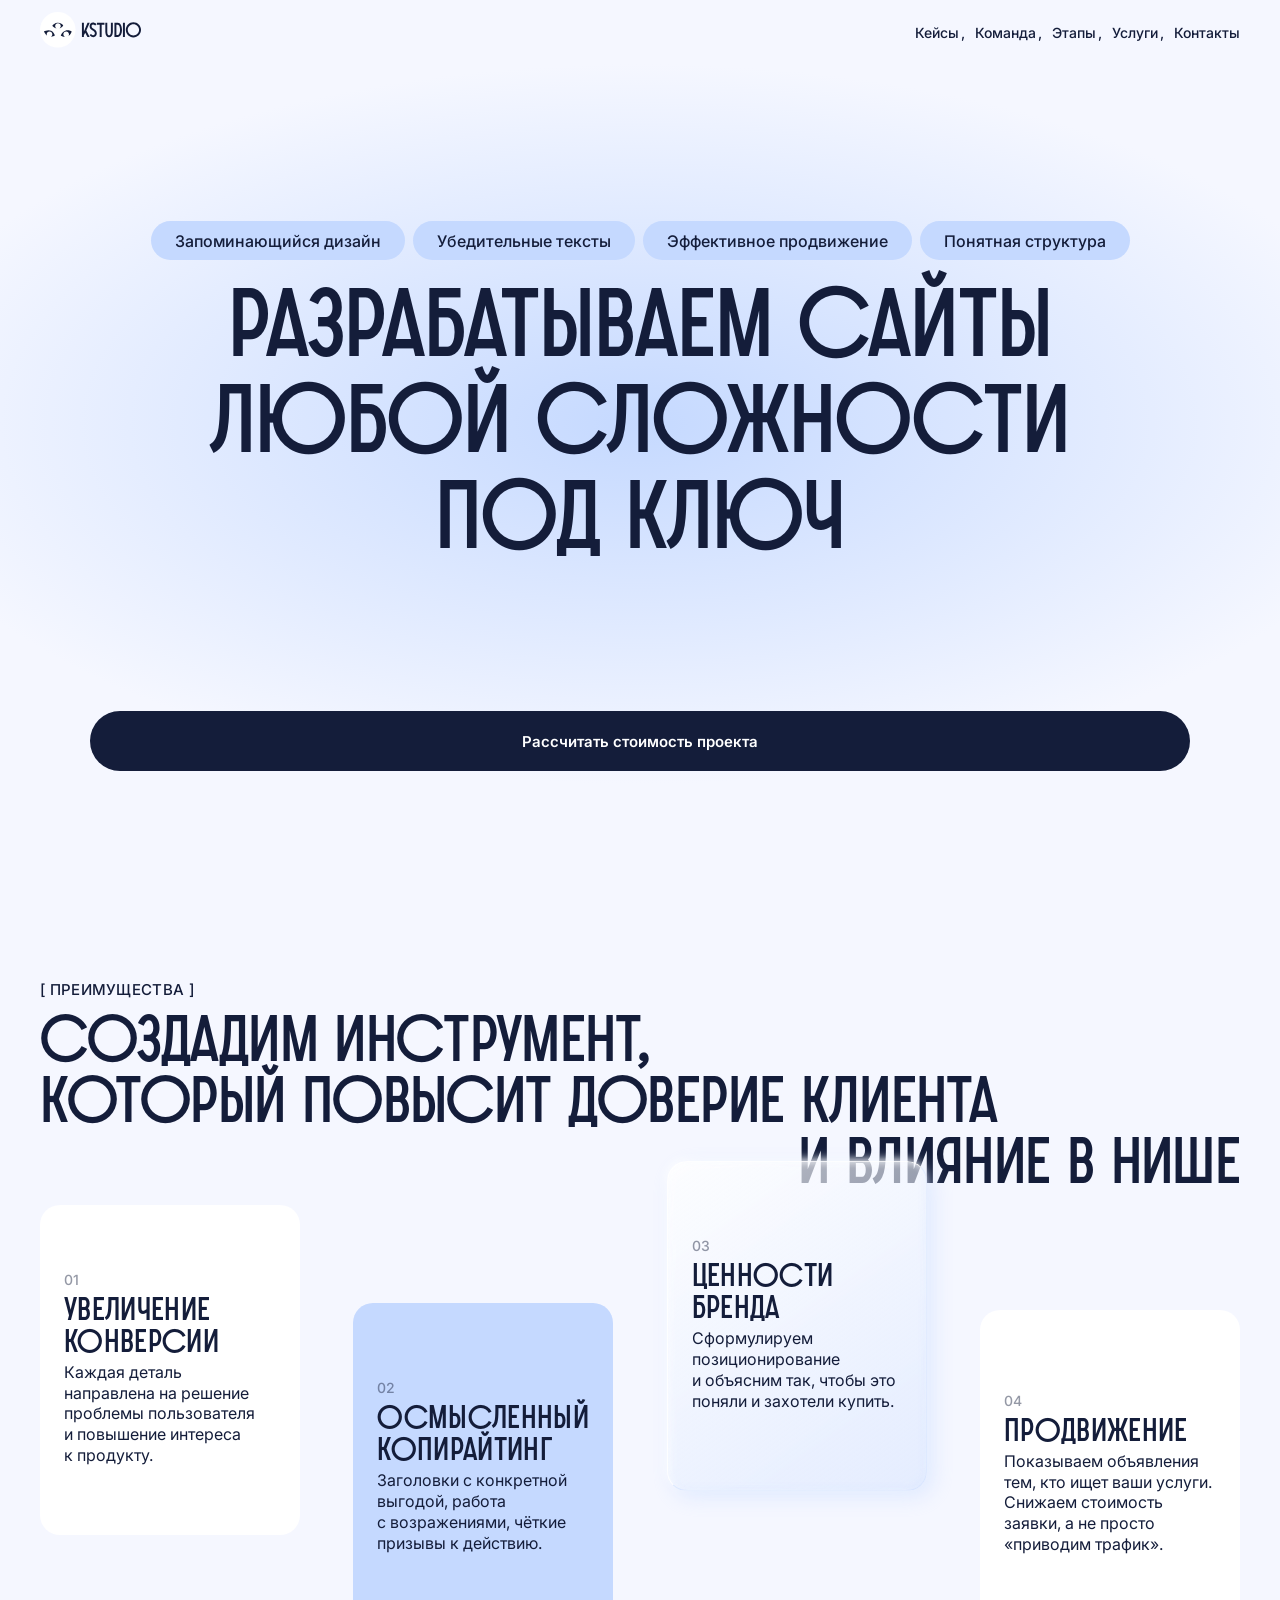
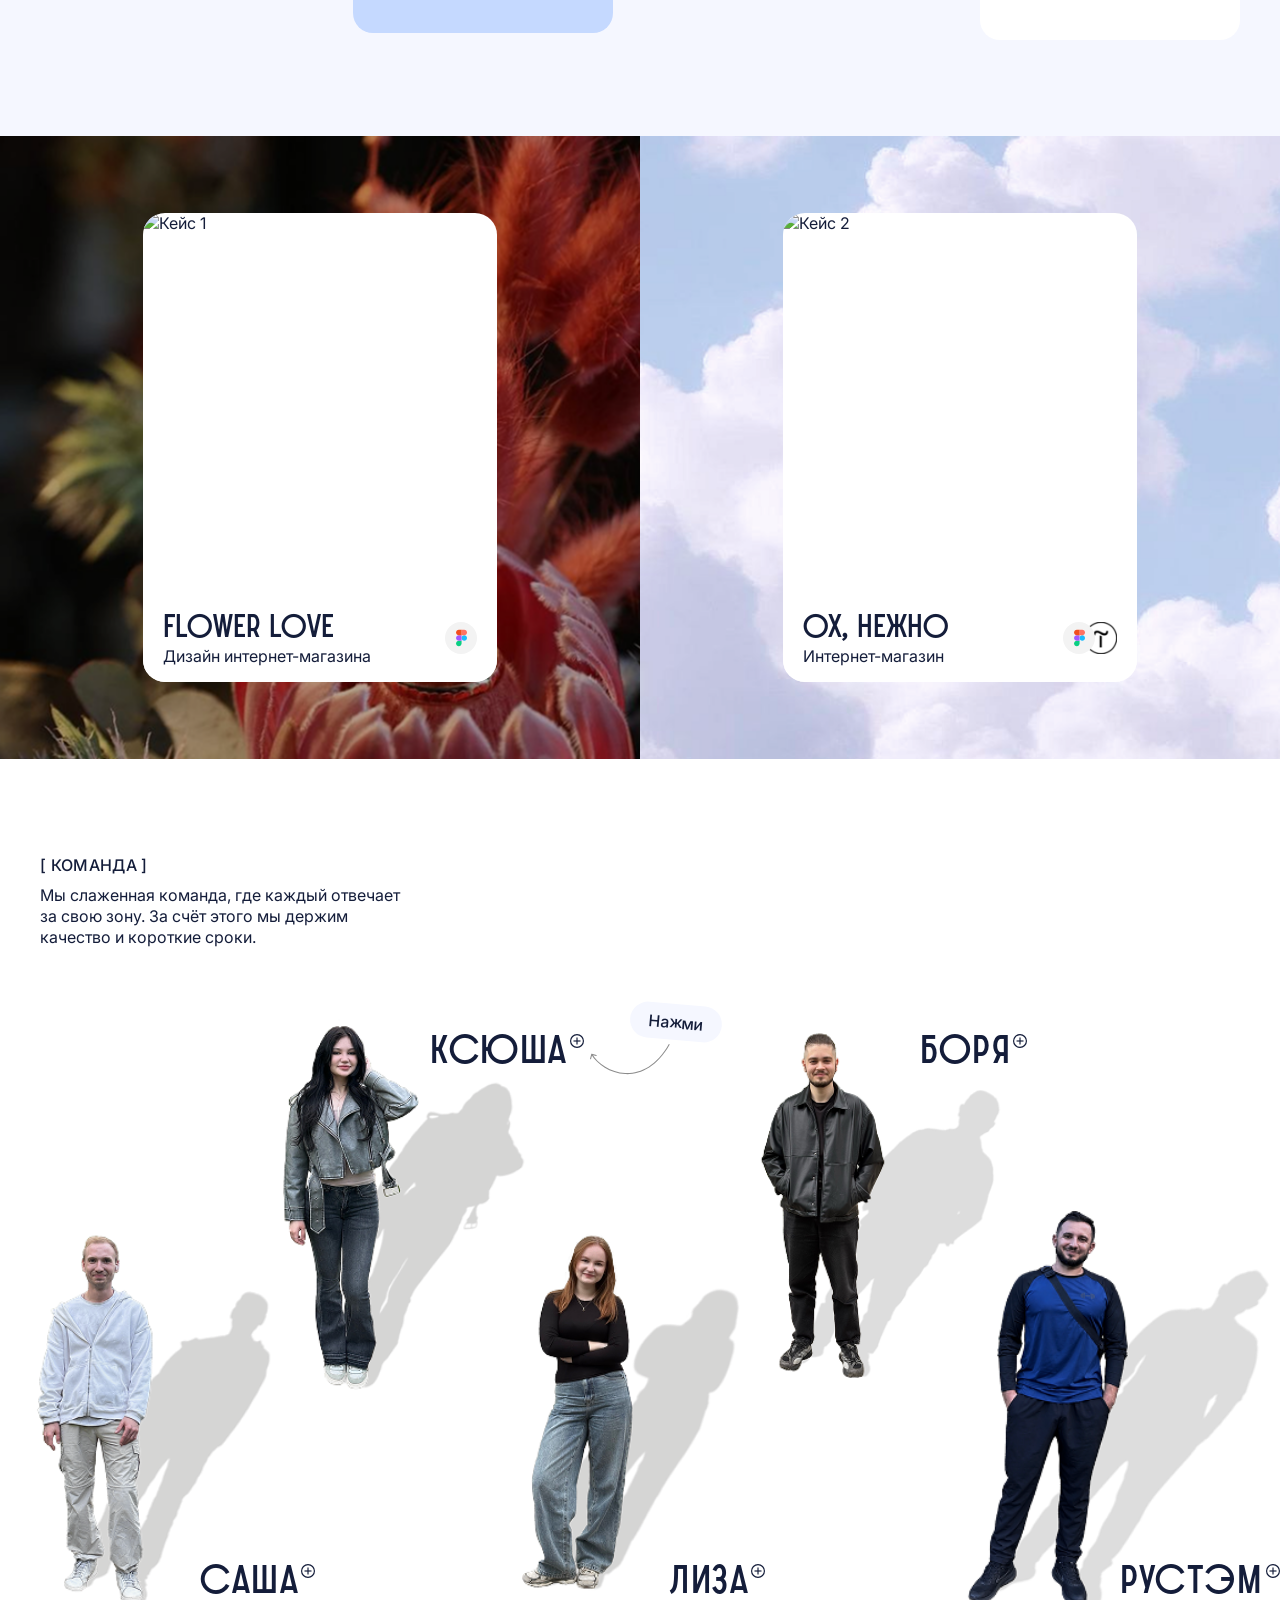
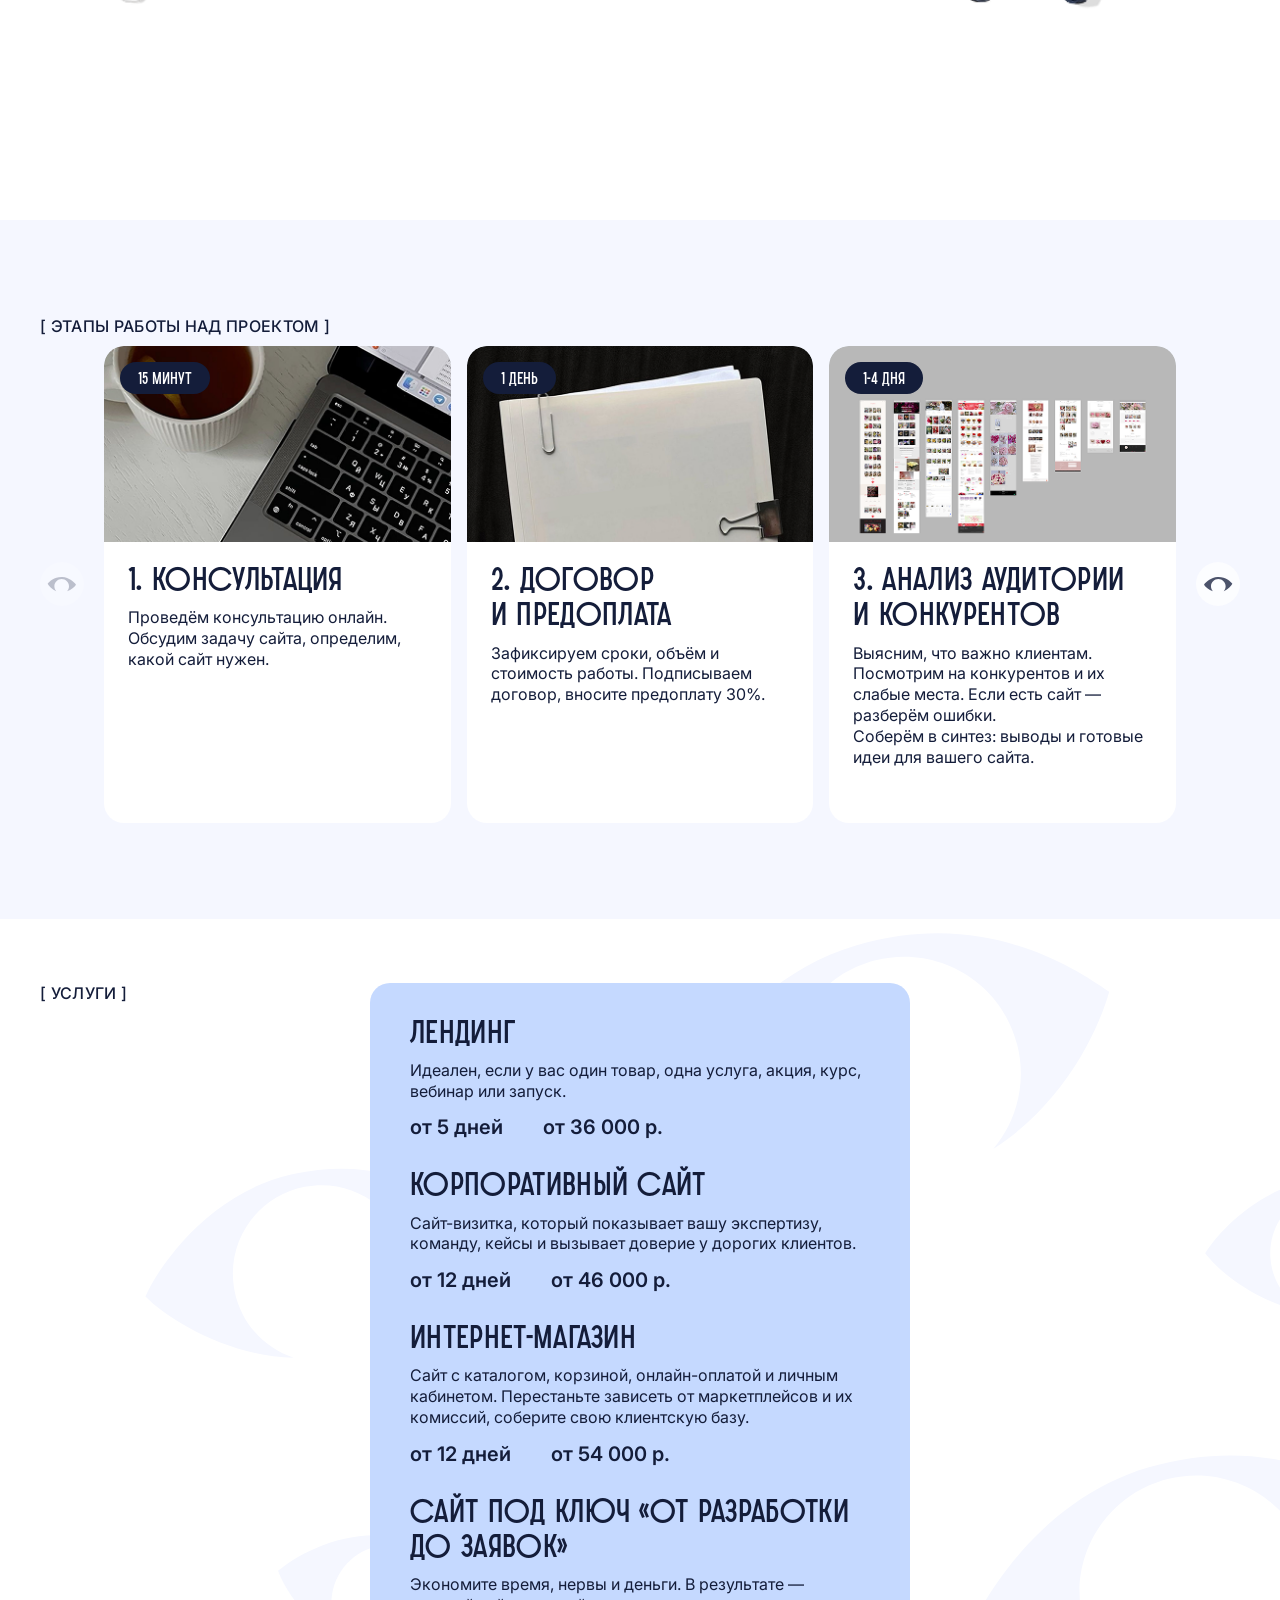
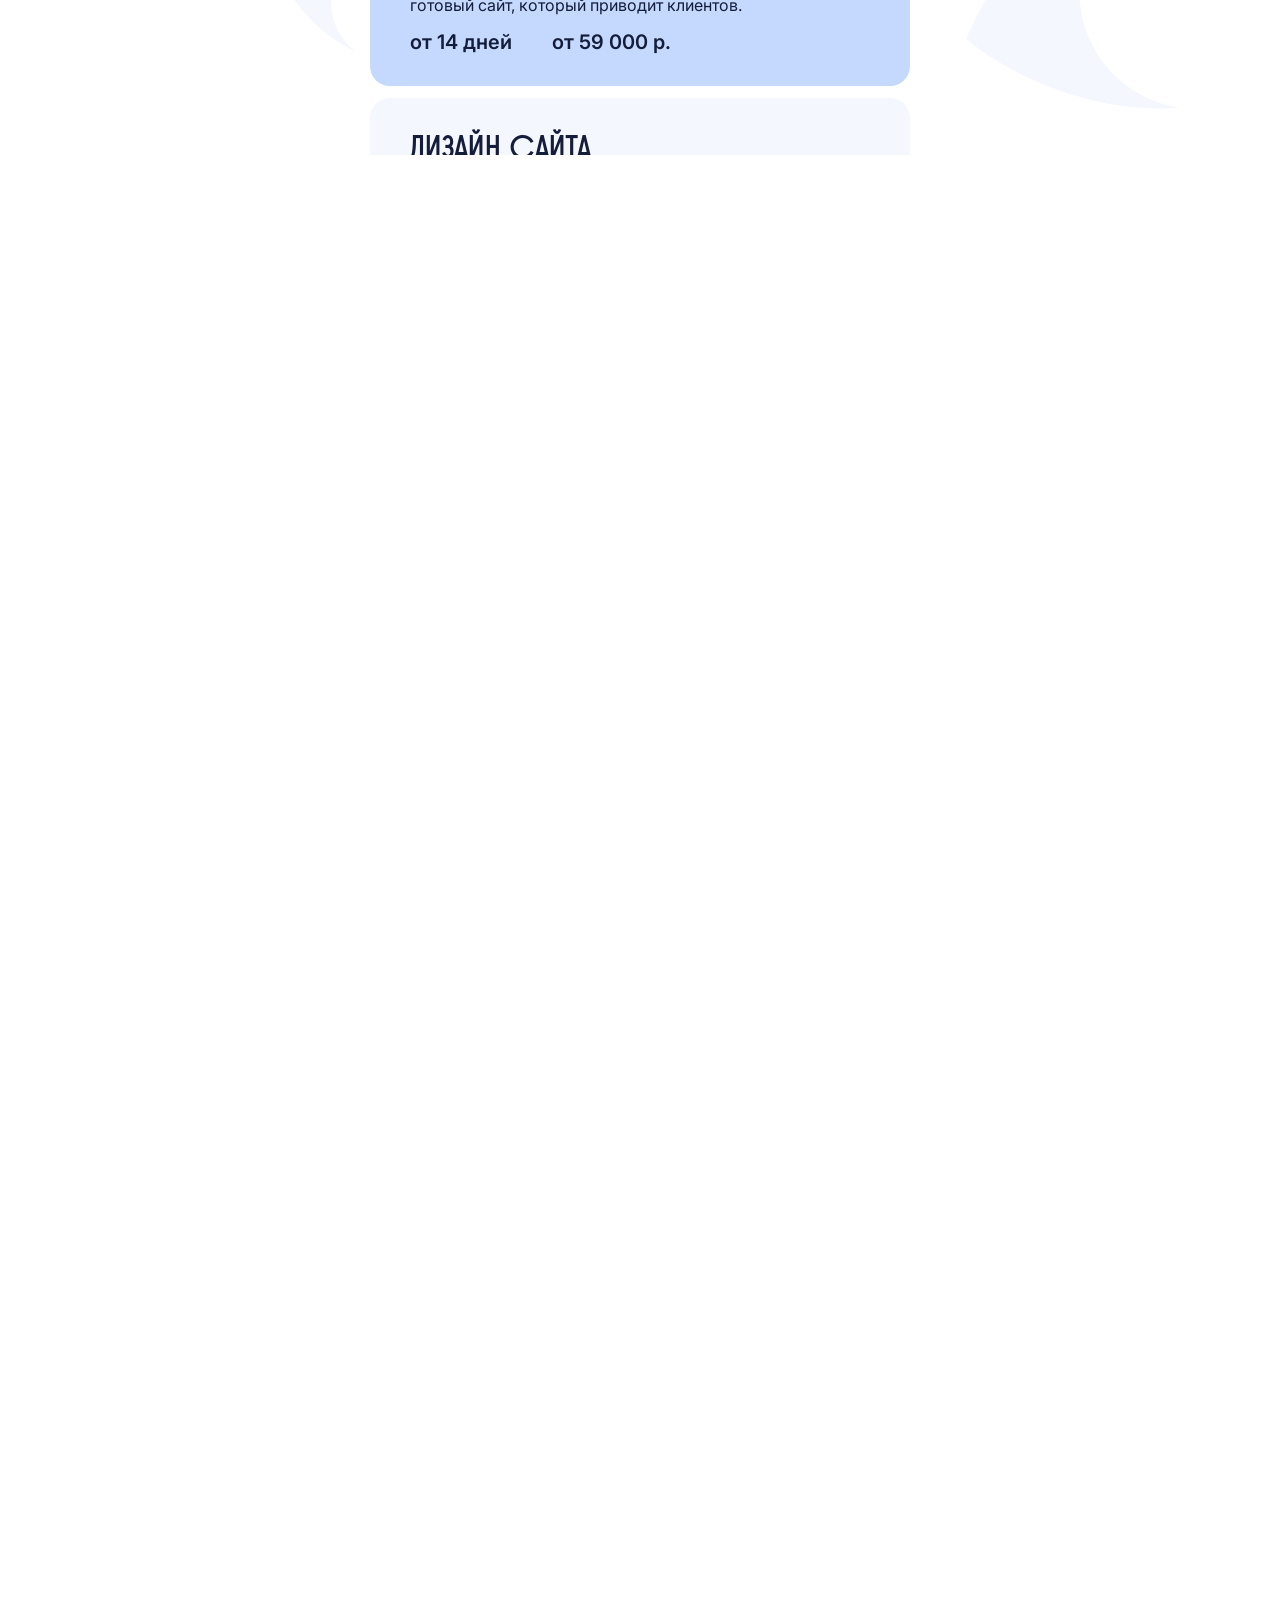
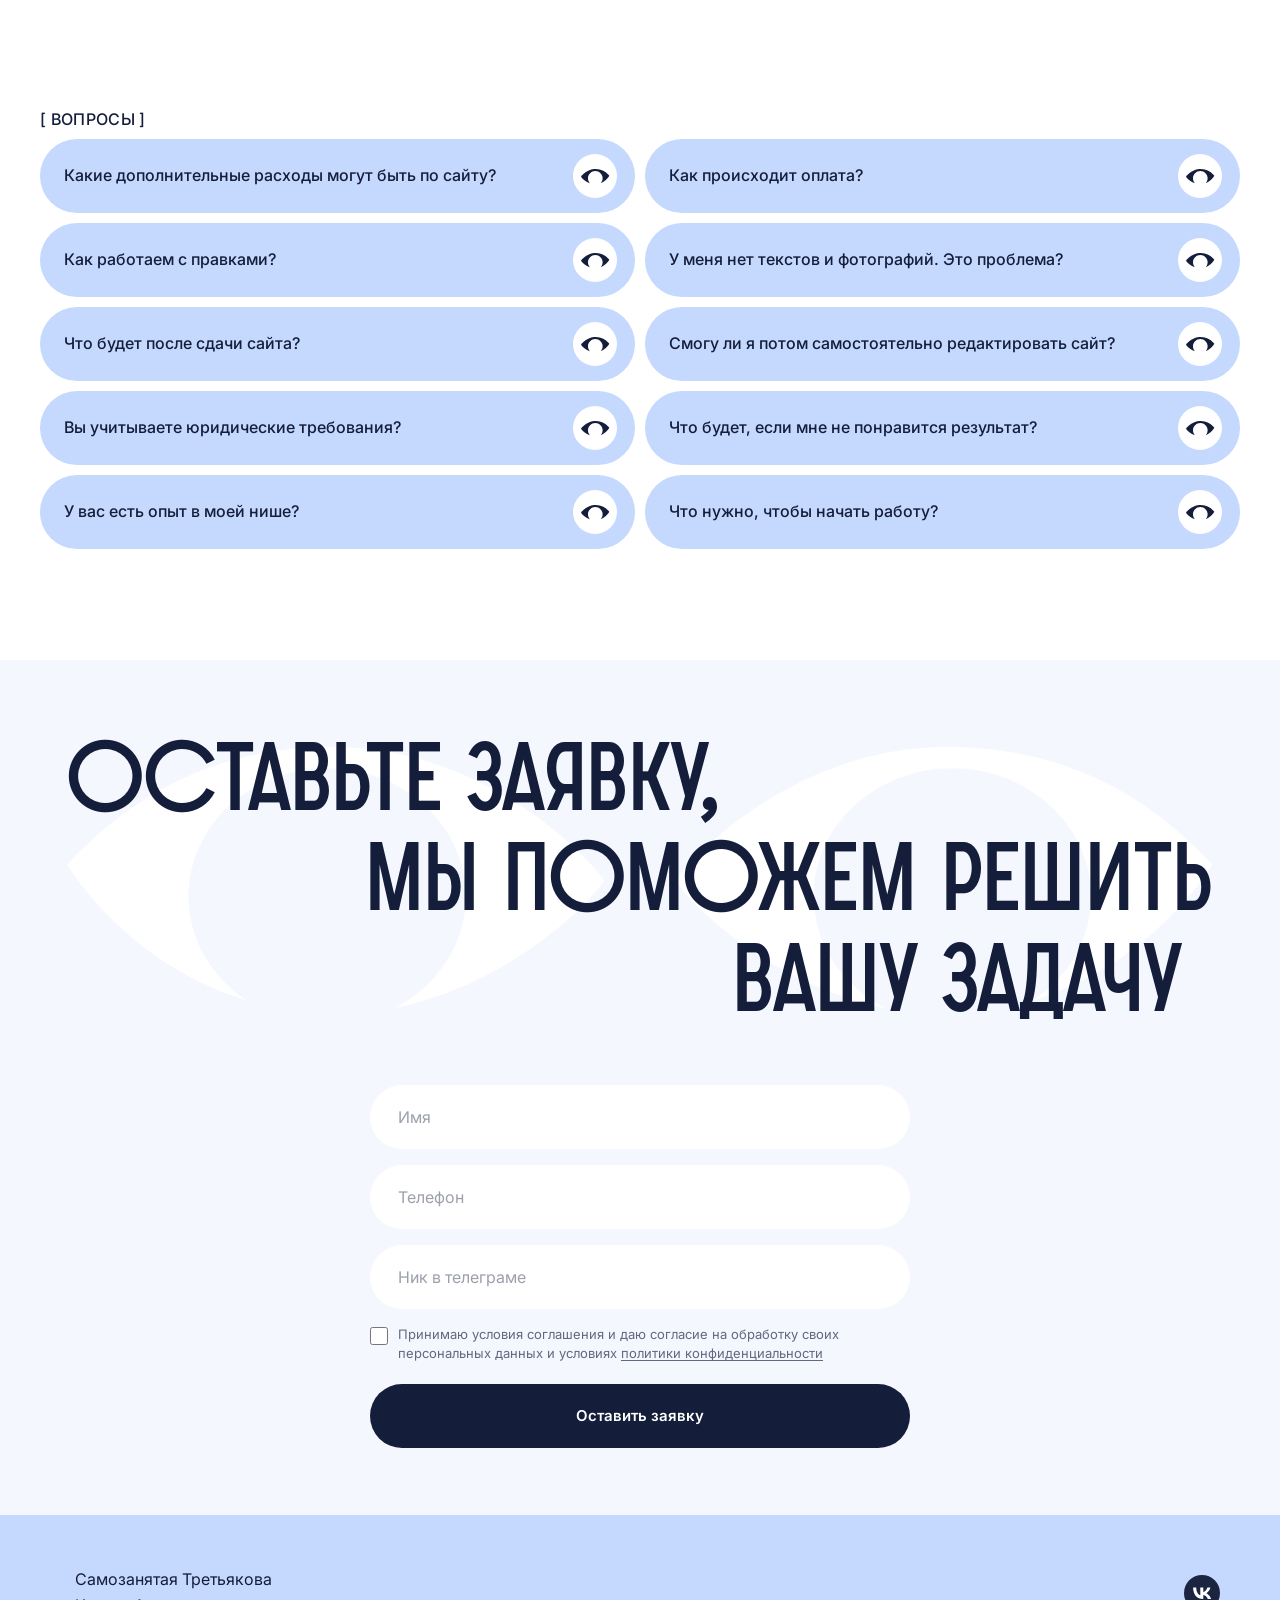
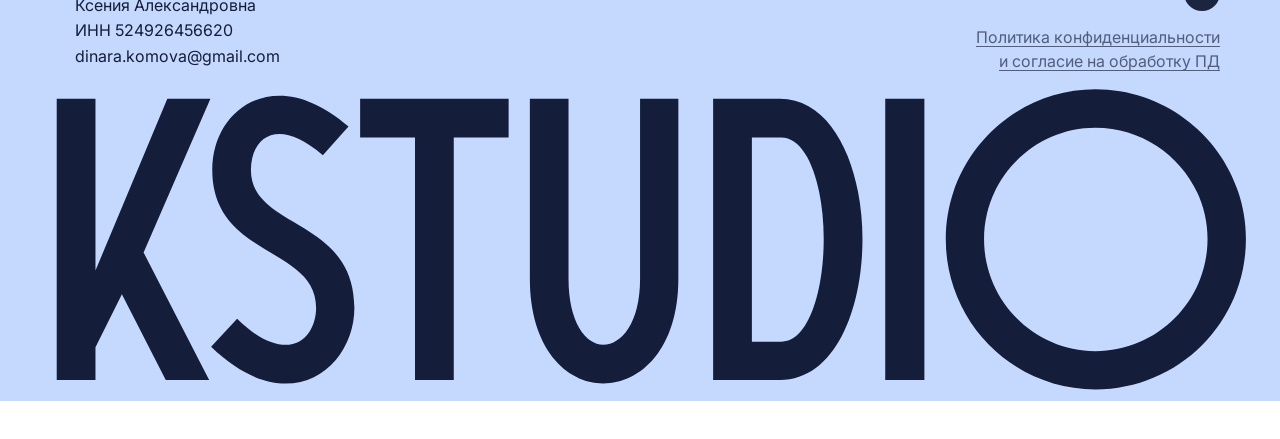
==== commit 622b7a76: "Update styles" ====
--- a/index.html
+++ b/index.html
@@ -20,7 +20,6 @@
                     <div class="logo__icon" width="16" height="16" viewBox="0 0 16 16" fill="none">
                         <img src="img/лого.svg" alt="">
                     </div>
-                    KSTUDIO
                 </a>
                 <nav class="nav">
                     <a href="#cases" class="nav__link">Кейсы</a>
@@ -643,7 +642,7 @@
                             <p>Чтобы вам было проще, мы даём инструкцию по управлению сайтом и&nbsp;при необходимости объясняем основные действия после&nbsp;запуска.</p>
                         </div>
                     </div>
-                    <div class="faq-item">
+                    <div class="faq-item faq-item--mb">
                         <button class="faq-item__btn">
                             <span>Что будет, если мне не понравится результат?</span>
                             <span class="faq-item__icon"><img src="img/для вопроса.svg" alt="" width="24" height="24"></span>
--- a/style.css
+++ b/style.css
@@ -74,7 +74,7 @@
     font-size: 16px;
     font-weight: 500;
     letter-spacing: 0.02em;
-    margin-bottom: 24px;
+    margin-bottom: 10px;
     color: #141D3A;
 }
 
@@ -133,7 +133,7 @@
 
 .nav {
     display: flex;
-    gap: 32px;
+    gap: 16px;
 }
 
 .nav__link {
@@ -142,6 +142,13 @@
     color: var(--dark);
     position: relative;
 }
+.nav__link:not(:last-child)::before {
+    content: ',';
+    position: absolute;
+    right: -6px;
+    bottom: 0;
+}
+
 .nav__link::after {
     content: '';
     position: absolute;
@@ -173,6 +180,7 @@
     text-align: center;
     height: 100%;
     min-height: 100vh;
+    max-height: 780px;
     padding-top: 0;
     padding-bottom: 48px;
 }
@@ -975,7 +983,7 @@
 
 .process .section-label {
     padding-left: 0;
-    margin-bottom: 32px;
+    margin-bottom: 10px;
 }
 
 .process-slider {
@@ -1073,11 +1081,7 @@
 
 /* Card hover animations */
 .process-card {
-    transition: transform 0.3s ease, box-shadow 0.3s ease;
-}
-.process-card:hover {
-    transform: translateY(-8px);
-    box-shadow: 0 16px 48px rgba(20, 29, 58, 0.13);
+    transition: none;
 }
 
 /* ==============================
@@ -1107,10 +1111,10 @@
 
 .services__header {
     position: absolute;
-    top: 0;
+    top: 64px;
     left: 0;
     right: 0;
-    padding: 48px 0 16px;
+    padding: 0 0 16px;
     z-index: 3;
 }
 
@@ -1182,7 +1186,7 @@
 .services__cta {
     width: 540px;
     text-align: center;
-    padding: 15px 0 48px;
+    padding: 0 0 48px;
 }
 
 .services__cta .btn {
@@ -1196,6 +1200,8 @@
 .faq {
     background: var(--white);
     padding: 96px 0;
+    height: 647px;
+    box-sizing: border-box;
 }
 
 .faq__grid {
@@ -1421,19 +1427,19 @@
 .footer {
     background: #C5D9FF;
     overflow: hidden;
-    height: 474px;
+    height: 486px;
 }
 
 .footer__top {
     display: flex;
     justify-content: space-between;
     align-items: flex-start;
-    padding-top: 48px;
+    padding-top: 60px;
     padding-bottom: 8px;
     width: 100%;
     box-sizing: border-box;
-    padding-left: max(0px, calc((100% - 1200px) / 2));
-    padding-right: max(0px, calc((100% - 1200px) / 2));
+    padding-left: max(60px, calc((100% - 1200px) / 2));
+    padding-right: max(60px, calc((100% - 1200px) / 2));
 }
 
 .footer__info {
@@ -1450,7 +1456,7 @@
     flex-direction: column;
     align-items: flex-end;
     gap: 14px;
-    margin-top: -24px;
+    margin-top: 0;
 }
 
 .footer__vk {
@@ -1540,7 +1546,7 @@
 .burger-menu__nav {
     display: flex;
     flex-direction: column;
-    gap: 8px;
+    gap: 0;
 }
 .burger-menu__link {
     font-family: var(--font-h);
@@ -1548,8 +1554,12 @@
     font-weight: 700;
     text-transform: uppercase;
     color: var(--dark);
-    line-height: 1.15;
+    line-height: 1;
     letter-spacing: -0.01em;
+    position: relative;
+}
+.burger-menu__link:not(:last-child)::after {
+    content: ',';
 }
 
 /* ==============================
@@ -1571,7 +1581,7 @@
     /* HERO */
     .hero {
         min-height: unset;
-        height: auto;
+        height: 844px;
     }
 
     .hero .container {
@@ -1584,23 +1594,22 @@
     }
 
     .hero__chips {
-        margin-top: 40px;
-        gap: 4px;
+        margin-top: 190px;
+        gap: 6px;
         width: 100%;
+        flex-wrap: wrap;
         justify-content: flex-start;
-        flex-wrap: wrap;
     }
 
     .hero__chip {
-        width: calc(50% - 2px);
-        flex-shrink: 0;
-        flex-grow: 0;
+        flex: 0 0 calc(50% - 3px);
         font-size: 11px;
         height: 32px;
-        padding: 0 8px;
+        padding: 0 6px;
         white-space: nowrap;
         overflow: hidden;
         box-sizing: border-box;
+        justify-content: center;
     }
 
     .hero__title {
@@ -1613,7 +1622,8 @@
 
     .hero__cta {
         width: 100%;
-        height: 52px;
+        min-height: 55px !important;
+        height: 55px !important;
         font-size: 14px;
         margin-top: 30px;
         align-self: stretch;
@@ -1791,7 +1801,7 @@
     }
 
     /* PROCESS */
-    .process { padding: 48px 0; }
+    .process { padding: 70px 0 48px; }
     .slider-arrow { display: none; }
     .slider-track-wrap { overflow-x: auto; scrollbar-width: thin; scrollbar-color: var(--dark) transparent; padding-bottom: 12px; }
     .slider-track-wrap::-webkit-scrollbar { display: block; height: 4px; }
@@ -1811,7 +1821,7 @@
         overflow: visible;
     }
     .services__bg { display: none; }
-    .services__header { position: static; padding: 24px 0 8px; }
+    .services__header { position: static; padding: 70px 0 8px; }
     .services-stack {
         position: static;
         overflow: visible;
@@ -1819,22 +1829,27 @@
         gap: 12px;
         height: auto;
         align-items: center;
+        display: flex;
     }
     .service-card { width: 360px; }
+    .service-card-wrap { margin-bottom: 12px; }
     .service-items { padding: 24px 20px; }
     .service-item h3 { font-size: 20px; }
     .service-item__meta { font-size: 16px; gap: 16px; }
     .service-item small { white-space: nowrap; font-size: 12px; }
-    .services__cta { width: 360px; padding: 15px 0 24px; }
+    .services__cta { width: 360px; padding: 0 0 24px; margin: 0 auto; }
     .services__cta .btn { width: 100%; }
 
     /* FAQ */
-    .faq { padding: 48px 0; }
-    .faq__grid { flex-direction: column; }
+    .faq { padding: 48px 0; height: 849px; margin-bottom: 80px;}
+    .faq__grid { flex-direction: column; gap: 0; }
+    .faq__col { gap: 10px; }
+    .faq__col + .faq__col { margin-top: 10px; }
     .faq-item__btn { font-size: 15px; }
+    .faq-item--mb { margin-bottom: 80px; }
 
     /* CONTACT */
-    .contact { padding: 32px 15px; }
+    .contact { padding: 80px 0px 32px !important; }
     .contact__title { font-size: 36px; margin-bottom: 32px; padding: 0; margin-left: 0; }
     .ct-line.l1 { text-align: left; }
     .ct-line.l2 { padding-left: 0; text-align: left; }
@@ -1852,7 +1867,7 @@
     .contact__bonus:hover { transform: none; }
 
     /* FOOTER */
-    .footer { height: auto; padding-bottom: 0; }
+    .footer { height: 368px; padding-bottom: 0; }
     .footer .container { padding: 0 15px; }
     .footer__top {
         flex-direction: row;
@@ -1860,19 +1875,20 @@
         justify-content: space-between;
         padding: 24px 0 16px 0;
     }
-    .footer__info { margin-top: 0; }
+    .footer__info { margin-top: 30px; }
     .footer__info p { font-size: 14px; line-height: 1.5; }
     .footer__right {
         flex-direction: column;
         align-items: flex-end;
         gap: 0;
-        margin-top: 0;
+        margin-top: 30px;
+        margin-right: 15px;
     }
     .footer__policy {
         display: none;
     }
     .footer__logo-wrap { padding-left: 0 !important; margin-left: 0; margin-right: 0; margin-top: 30px; }
-    .footer__logo { font-size: 22vw; display: block; text-align: left; letter-spacing: -0.02em; margin-left: 15px; }
+    .footer__logo { font-size: 120px; display: block; text-align: center; letter-spacing: -0.02em; }
     .footer__policy-mobile {
         display: block;
         text-align: right;
@@ -1952,7 +1968,7 @@
     .cm-catalog__desc { display: none; }
 
     .cm-block--lookbook { flex-direction: column; }
-    .cm-block--lookbook .cm-col__title { padding-left: 16px; margin-top: 50px; }
+    .cm-block--lookbook .cm-col__title { padding-left: 0; order: 0; }
     .cm-lookbook__left { width: 100%; display: contents; }
     .cm-lookbook__right { width: 100%; padding-top: 0; display: contents; }
     .cm-block--lookbook { display: flex; flex-direction: column; gap: 4px; }
@@ -1975,9 +1991,7 @@
     .cm-block--order .cm-col__title { width: 100%; padding-left: 16px; }
     .cm-order__main { width: 319px; height: 349px; display: block; margin: 0 auto; }
     .cm-order__row { flex-direction: row; width: 100%; gap: 8px; justify-content: center; }
-    .cm-order__small:nth-child(1),
-    .cm-order__small:nth-child(2),
-    .cm-order__small:nth-child(3) { width: 98px; height: auto; }
+    .cm-order__row { display: none; }
     /* Кейс 2 — shirts блоки на мобилке */
     .cm-block--shirts,
     .cm-block--shirts2 { display: none; }
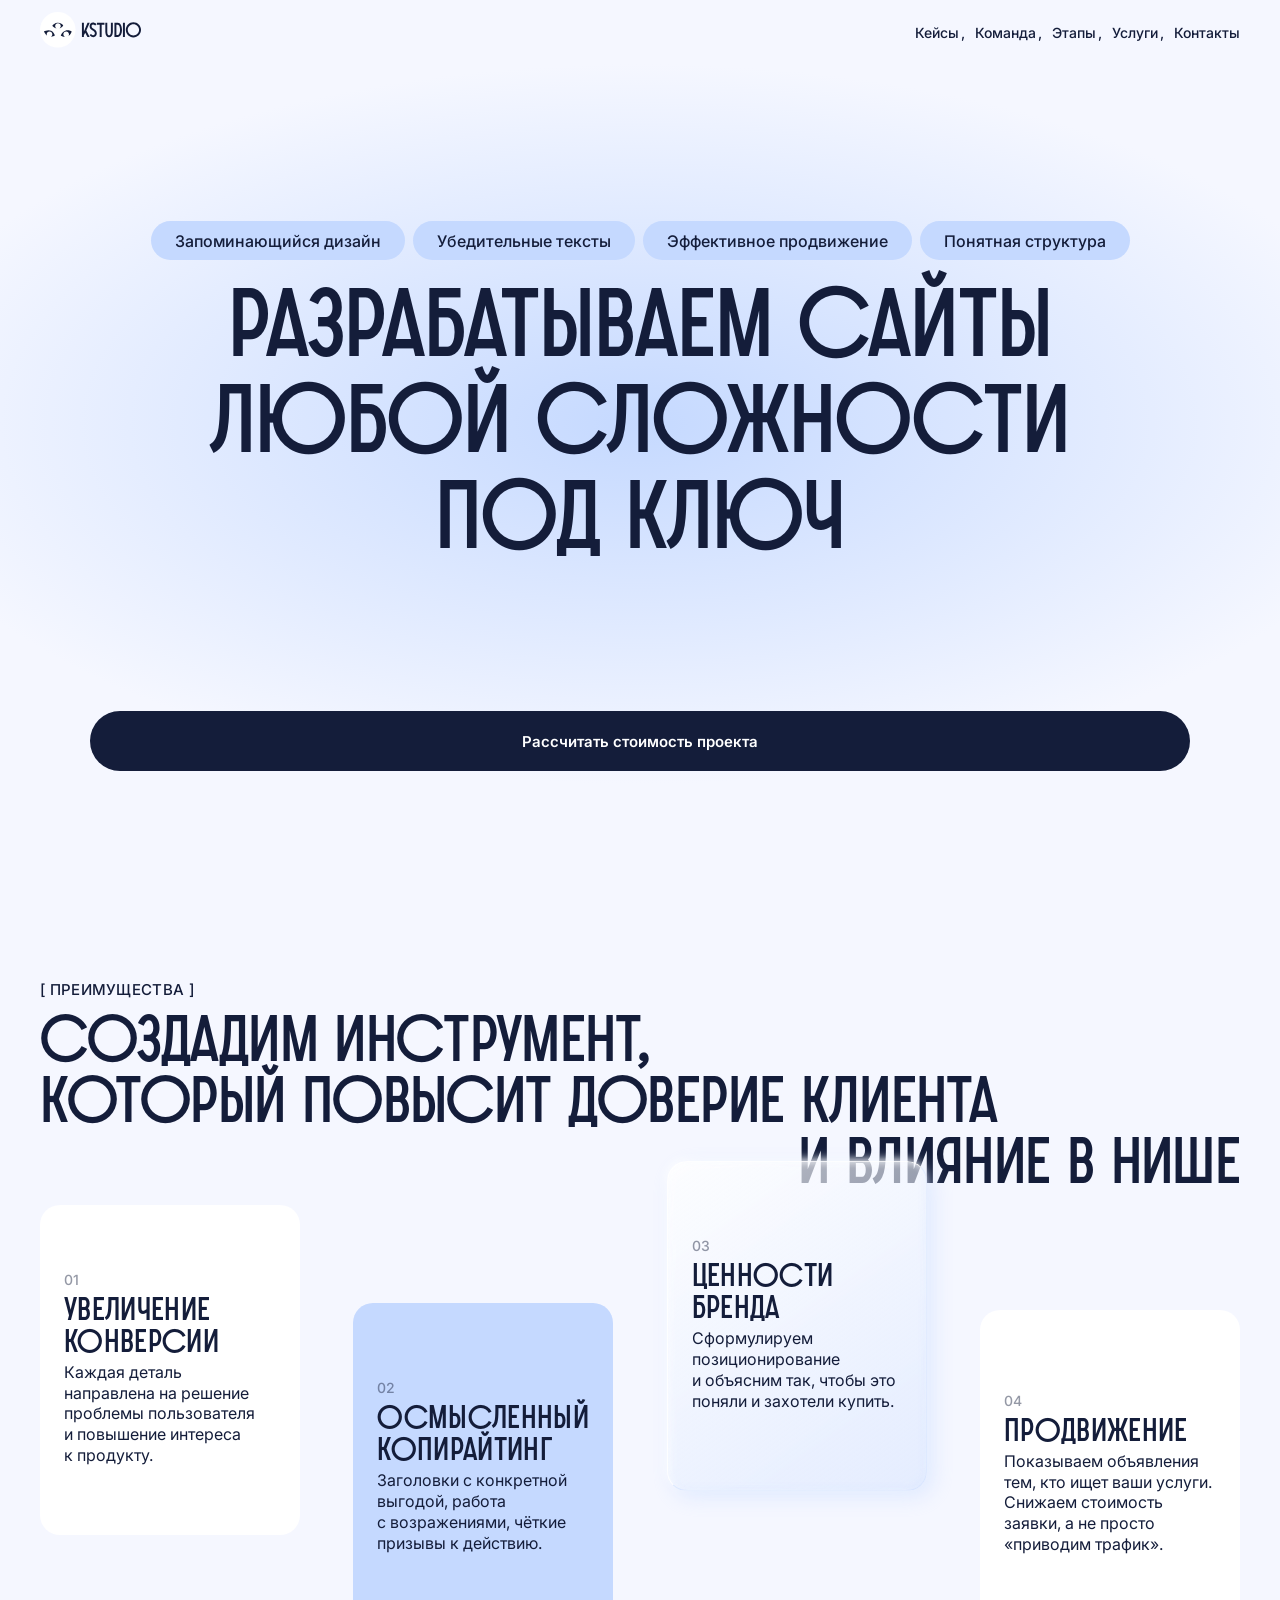
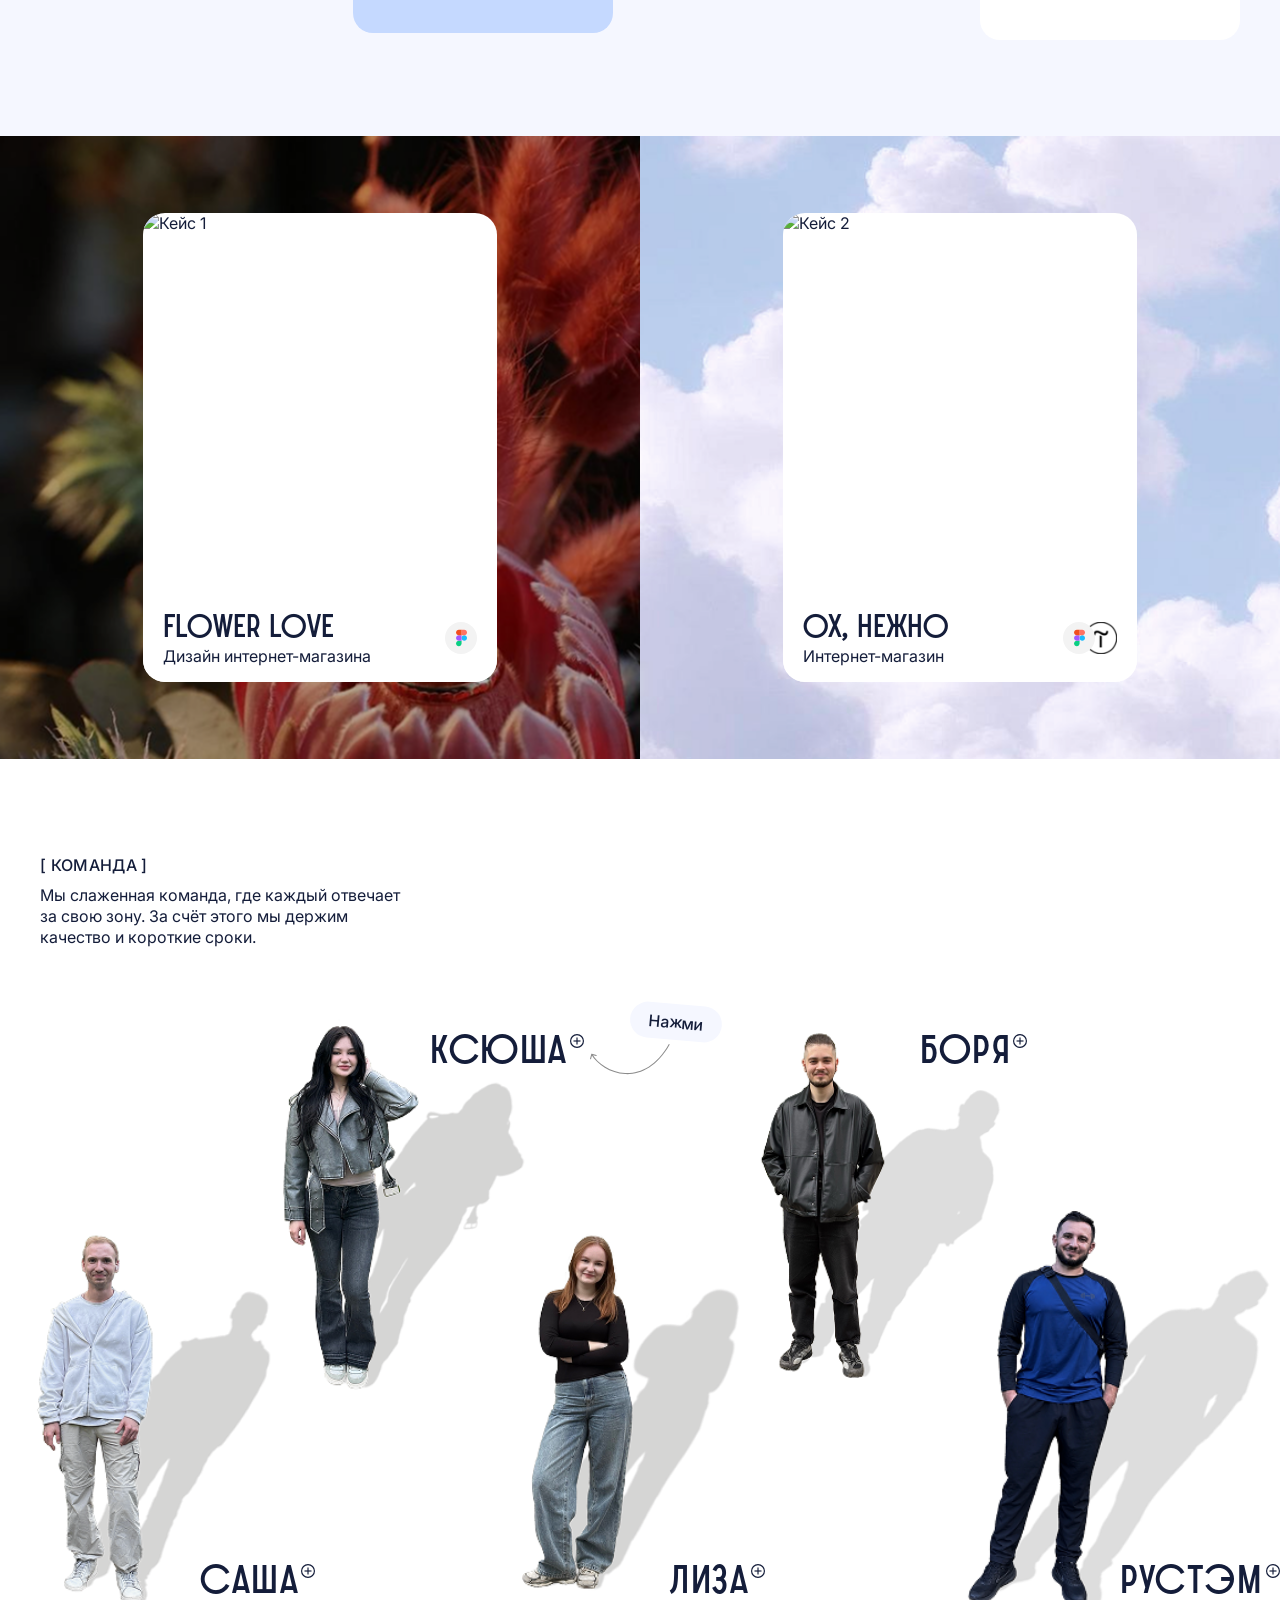
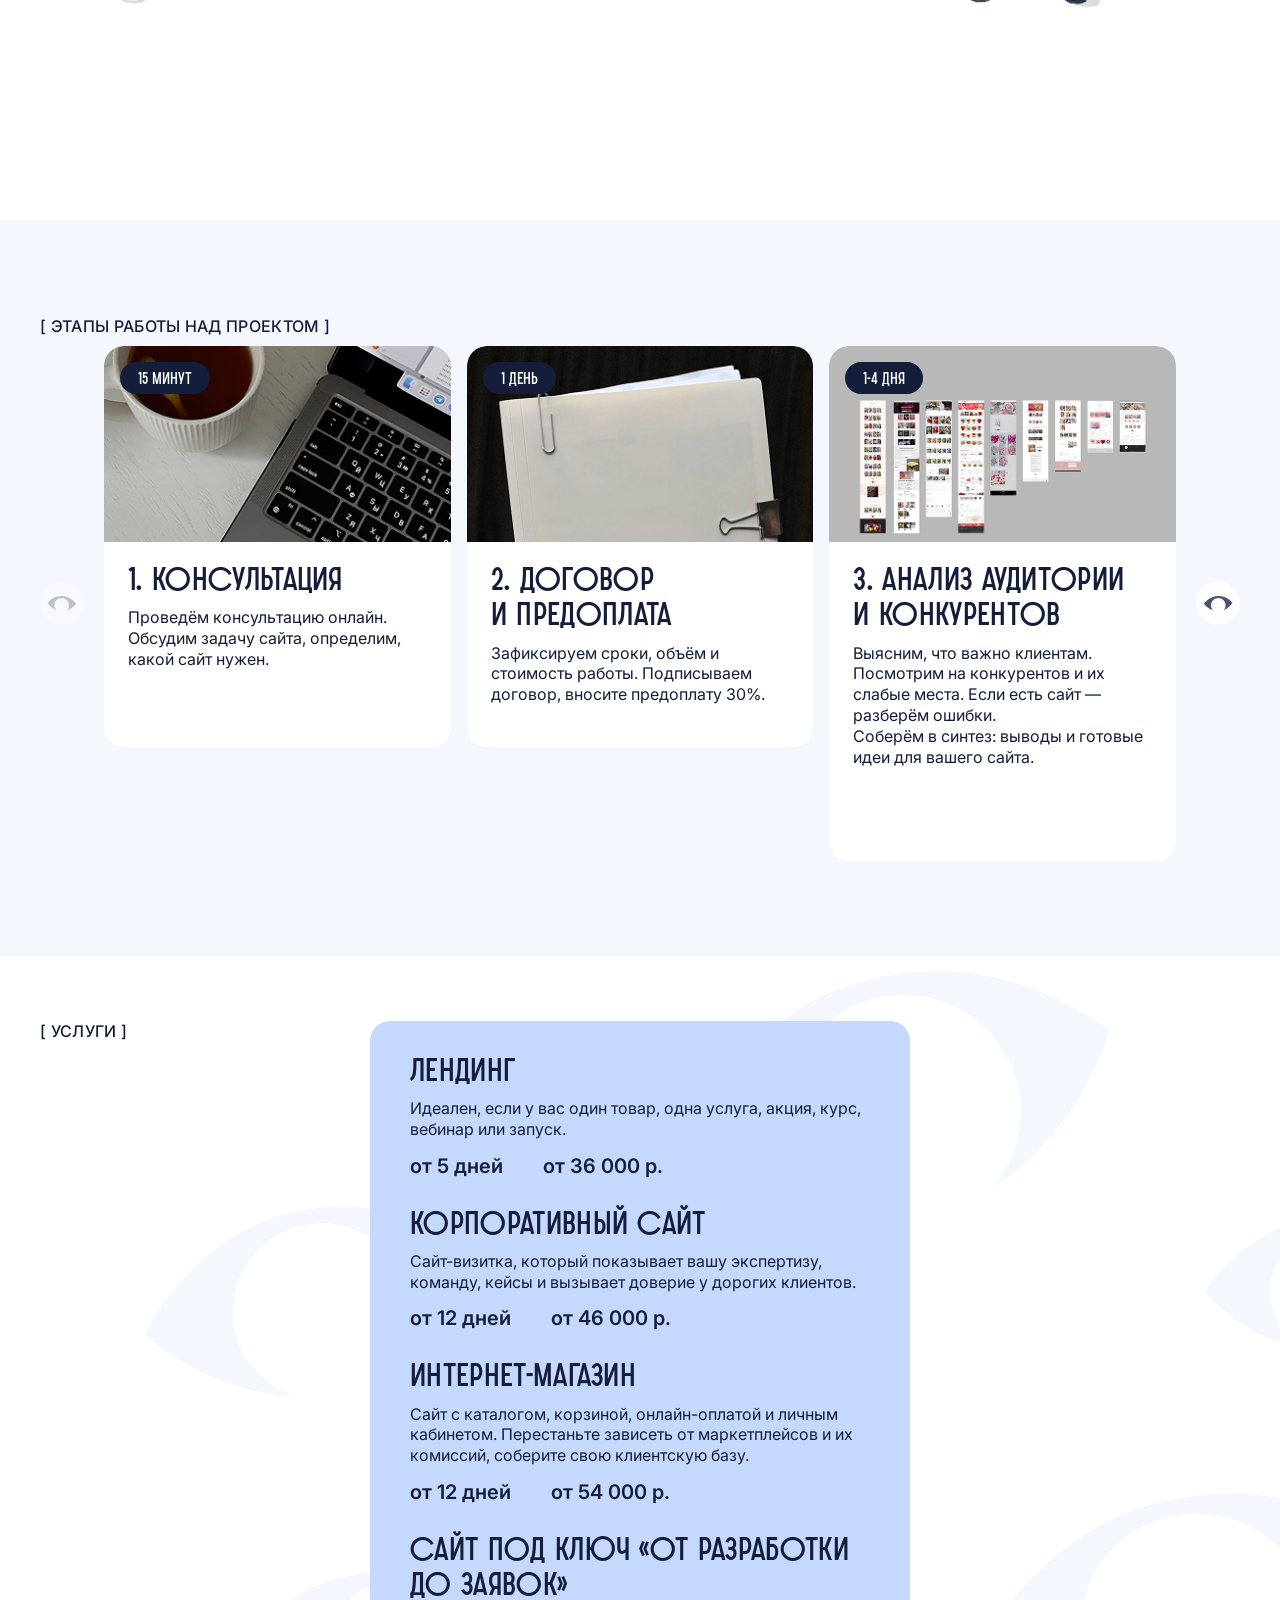
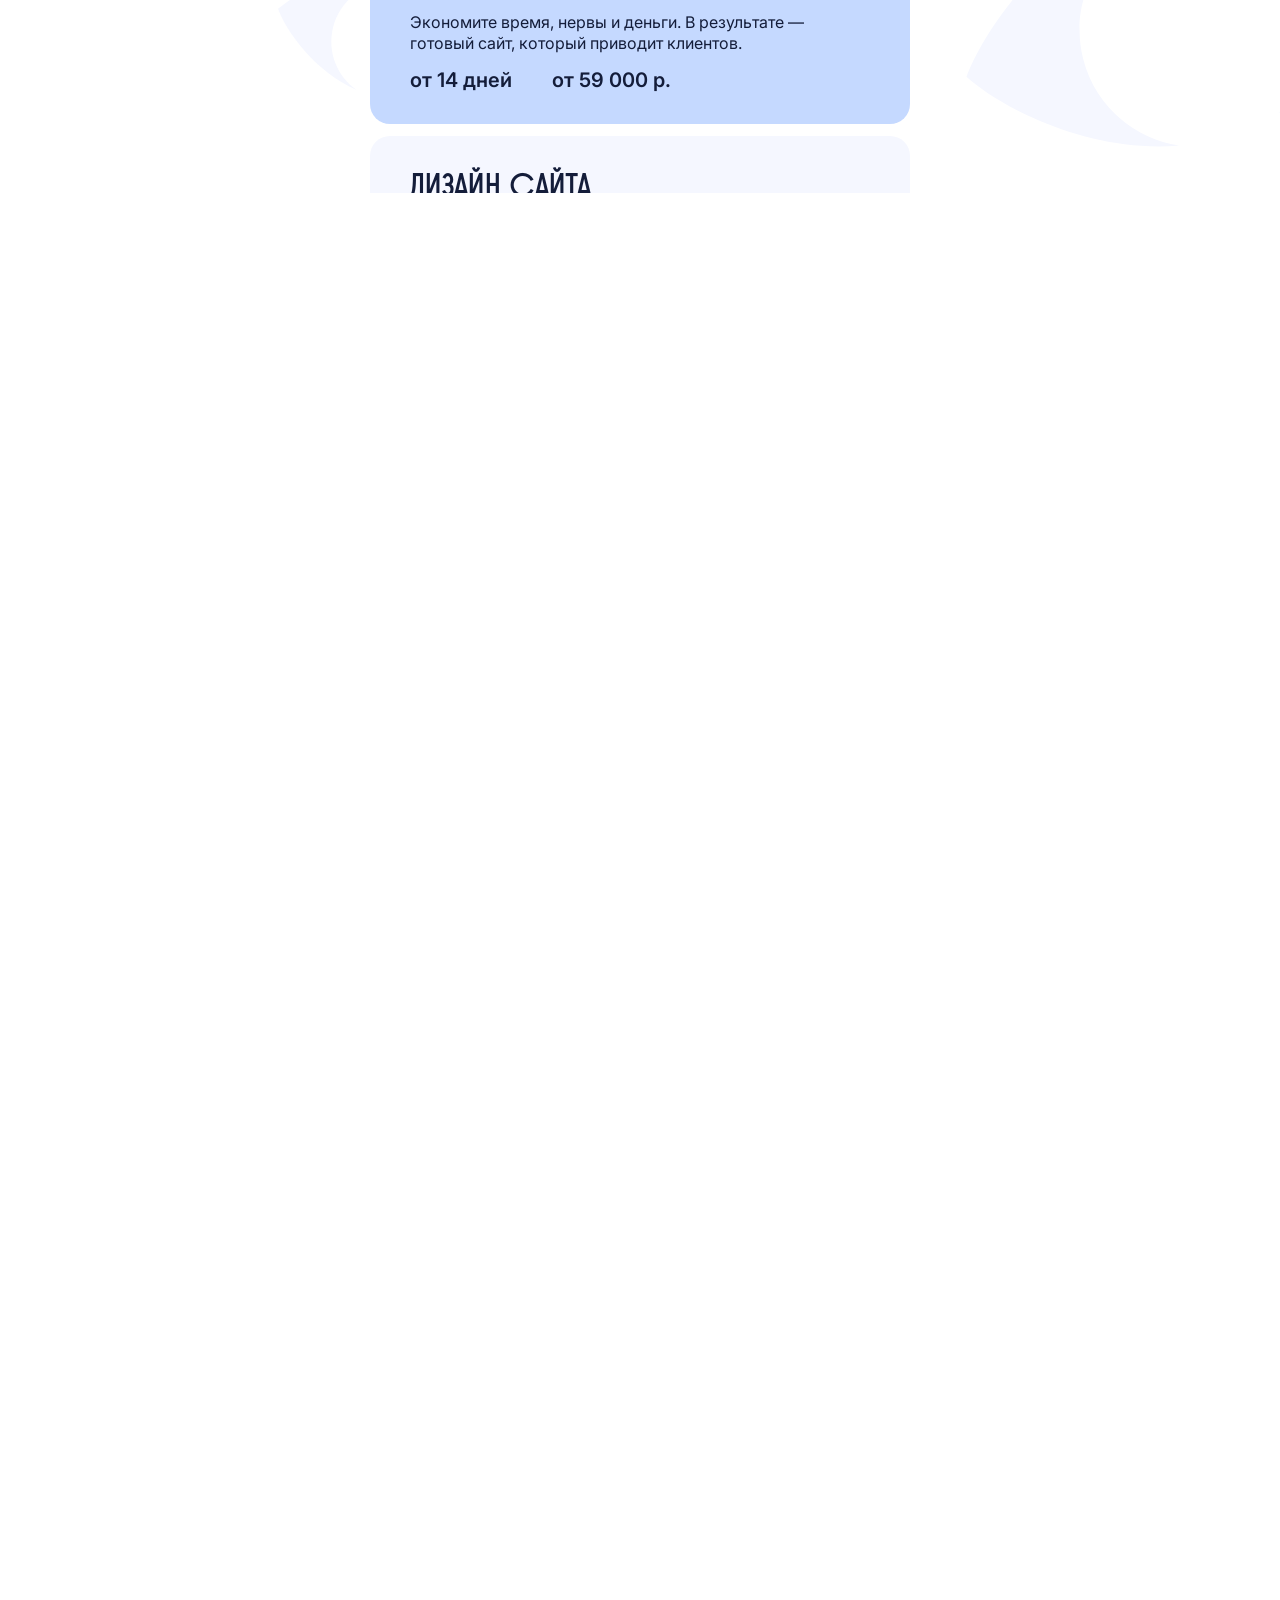
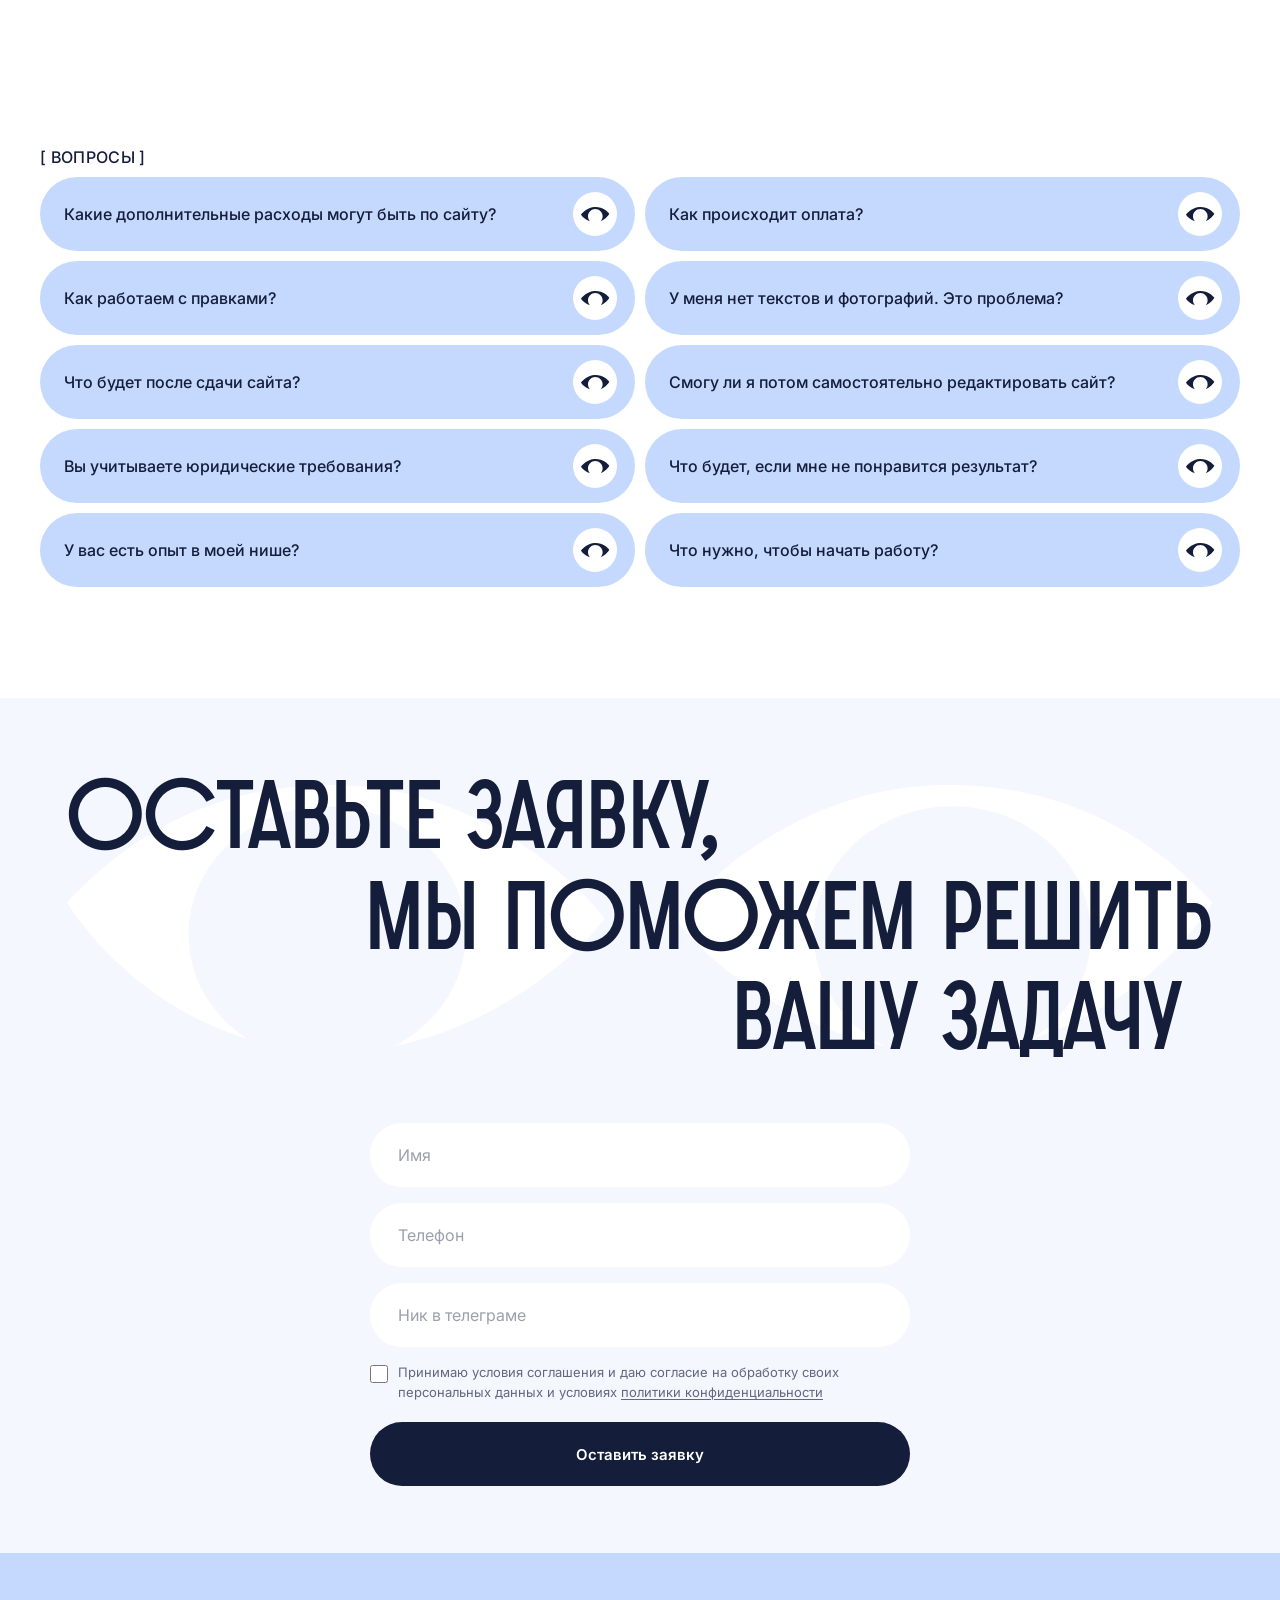
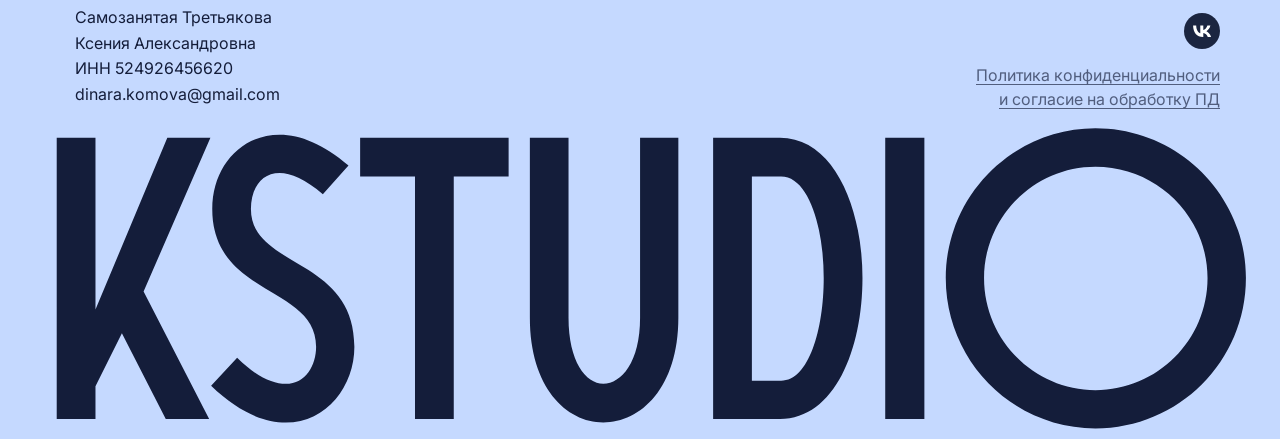
==== commit a5e2f503: "Update" ====
--- a/index.html
+++ b/index.html
@@ -4,6 +4,7 @@
     <meta charset="UTF-8">
     <meta name="viewport" content="width=device-width, initial-scale=1.0">
     <title>KSTUDIO — Создаем сайты, которые приносят заявки</title>
+    <link rel="icon" type="image/svg+xml" href="img/для вопроса.svg">
     <link rel="preconnect" href="https://fonts.googleapis.com">
     <link rel="preconnect" href="https://fonts.gstatic.com" crossorigin>
     <!-- SONGER Grotesque подключается через @font-face в style.css (нужны файлы шрифта) -->
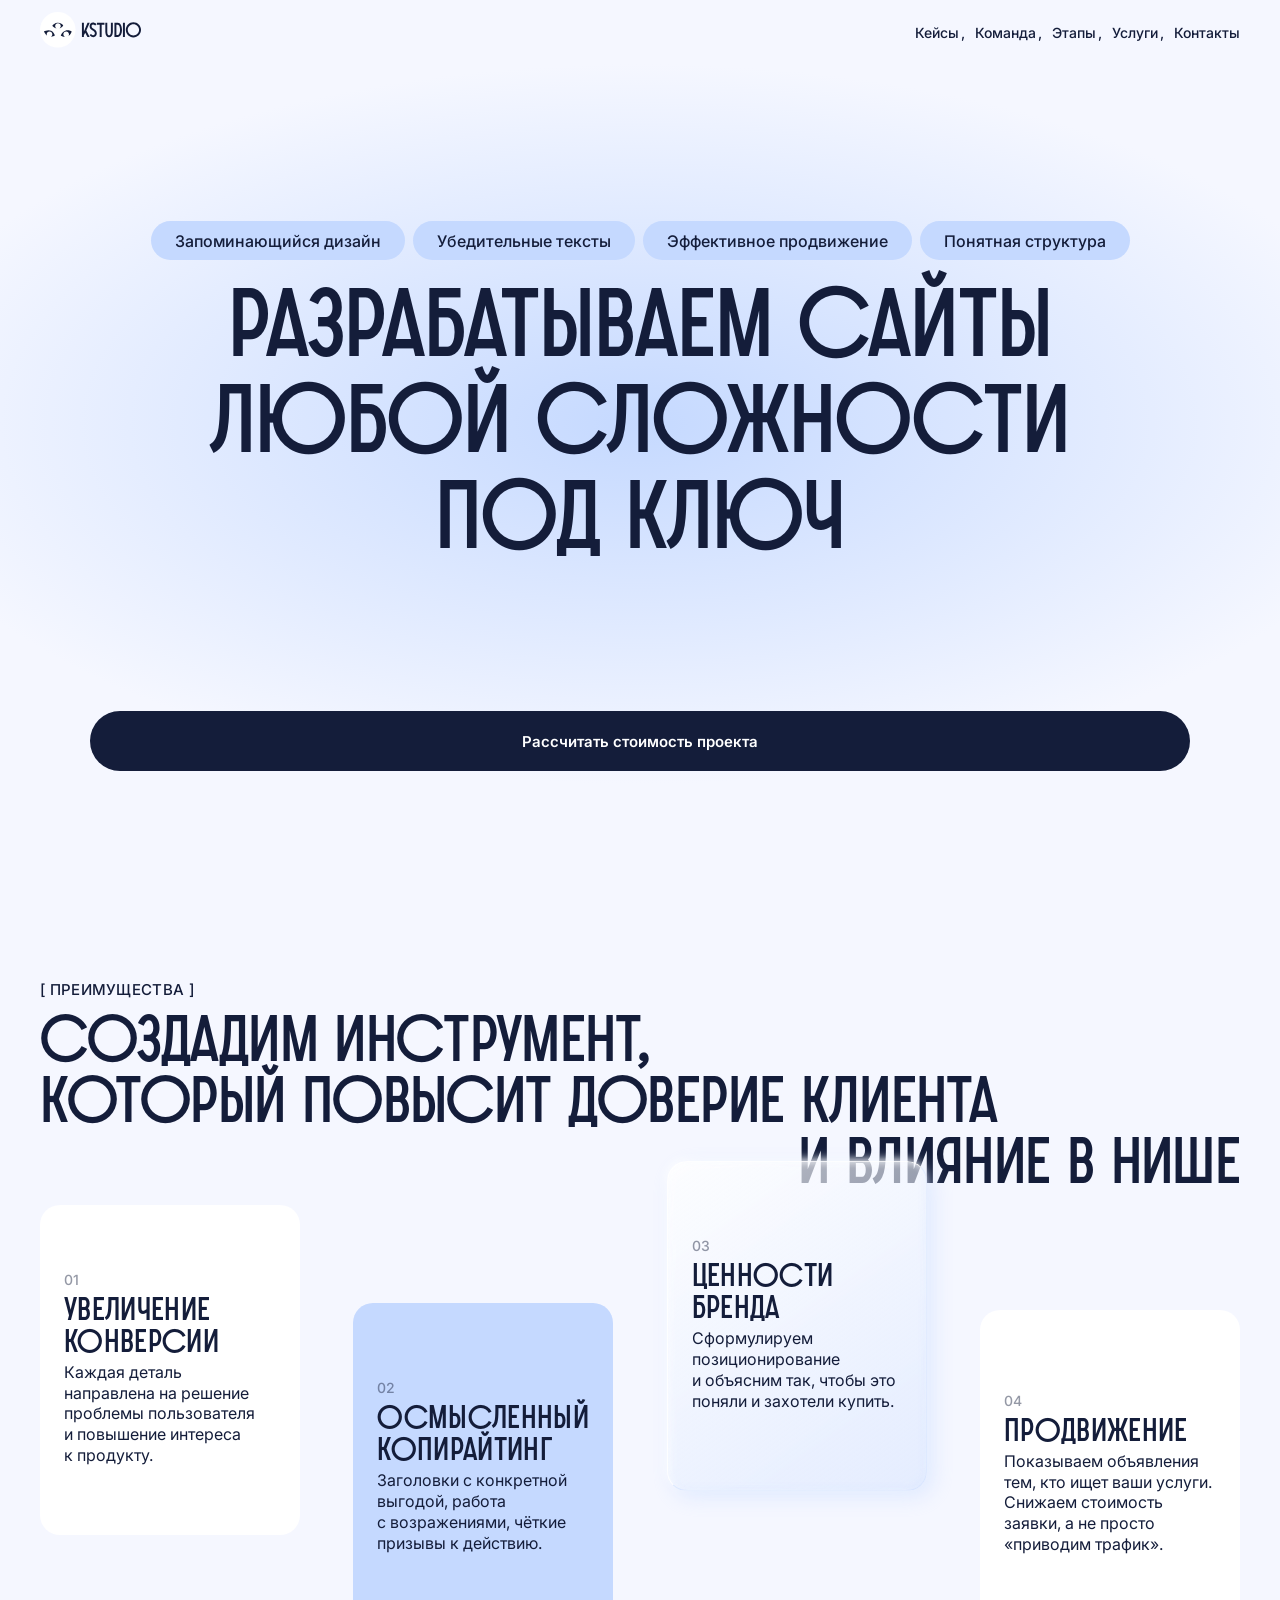
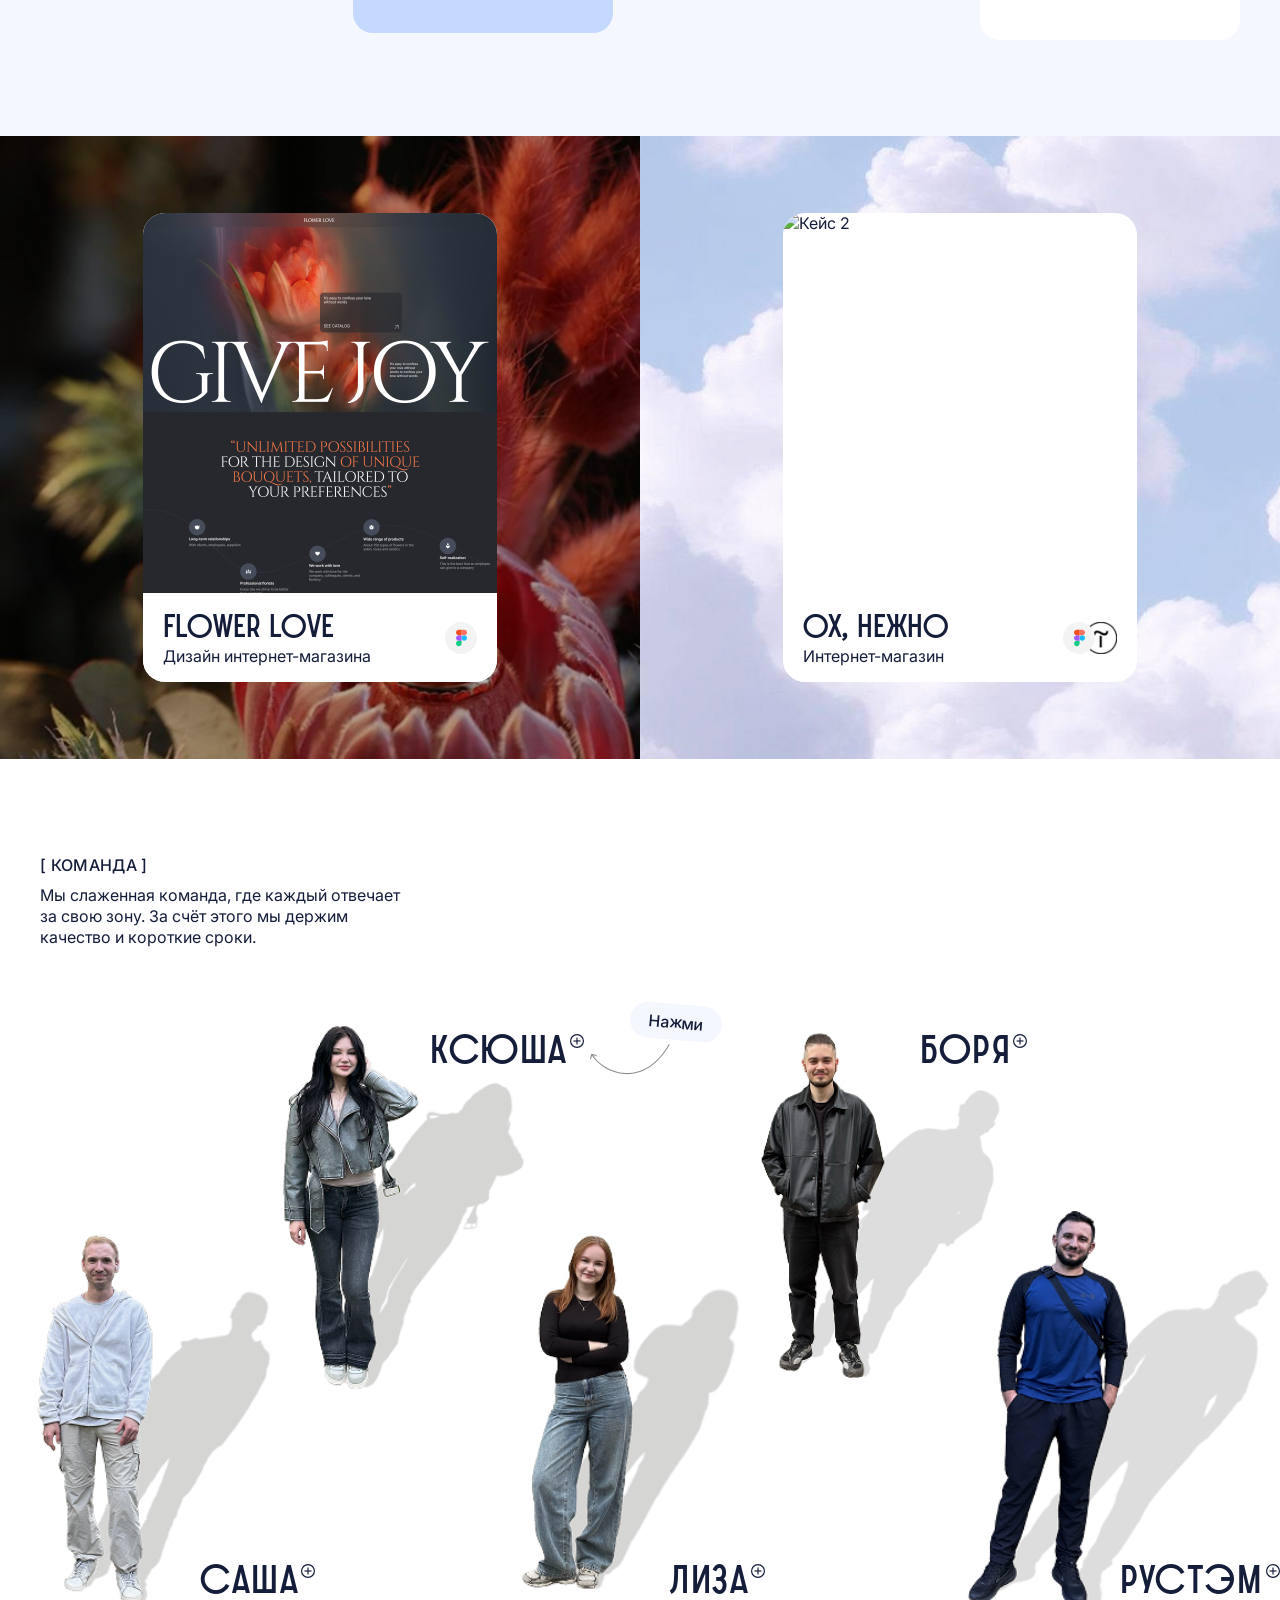
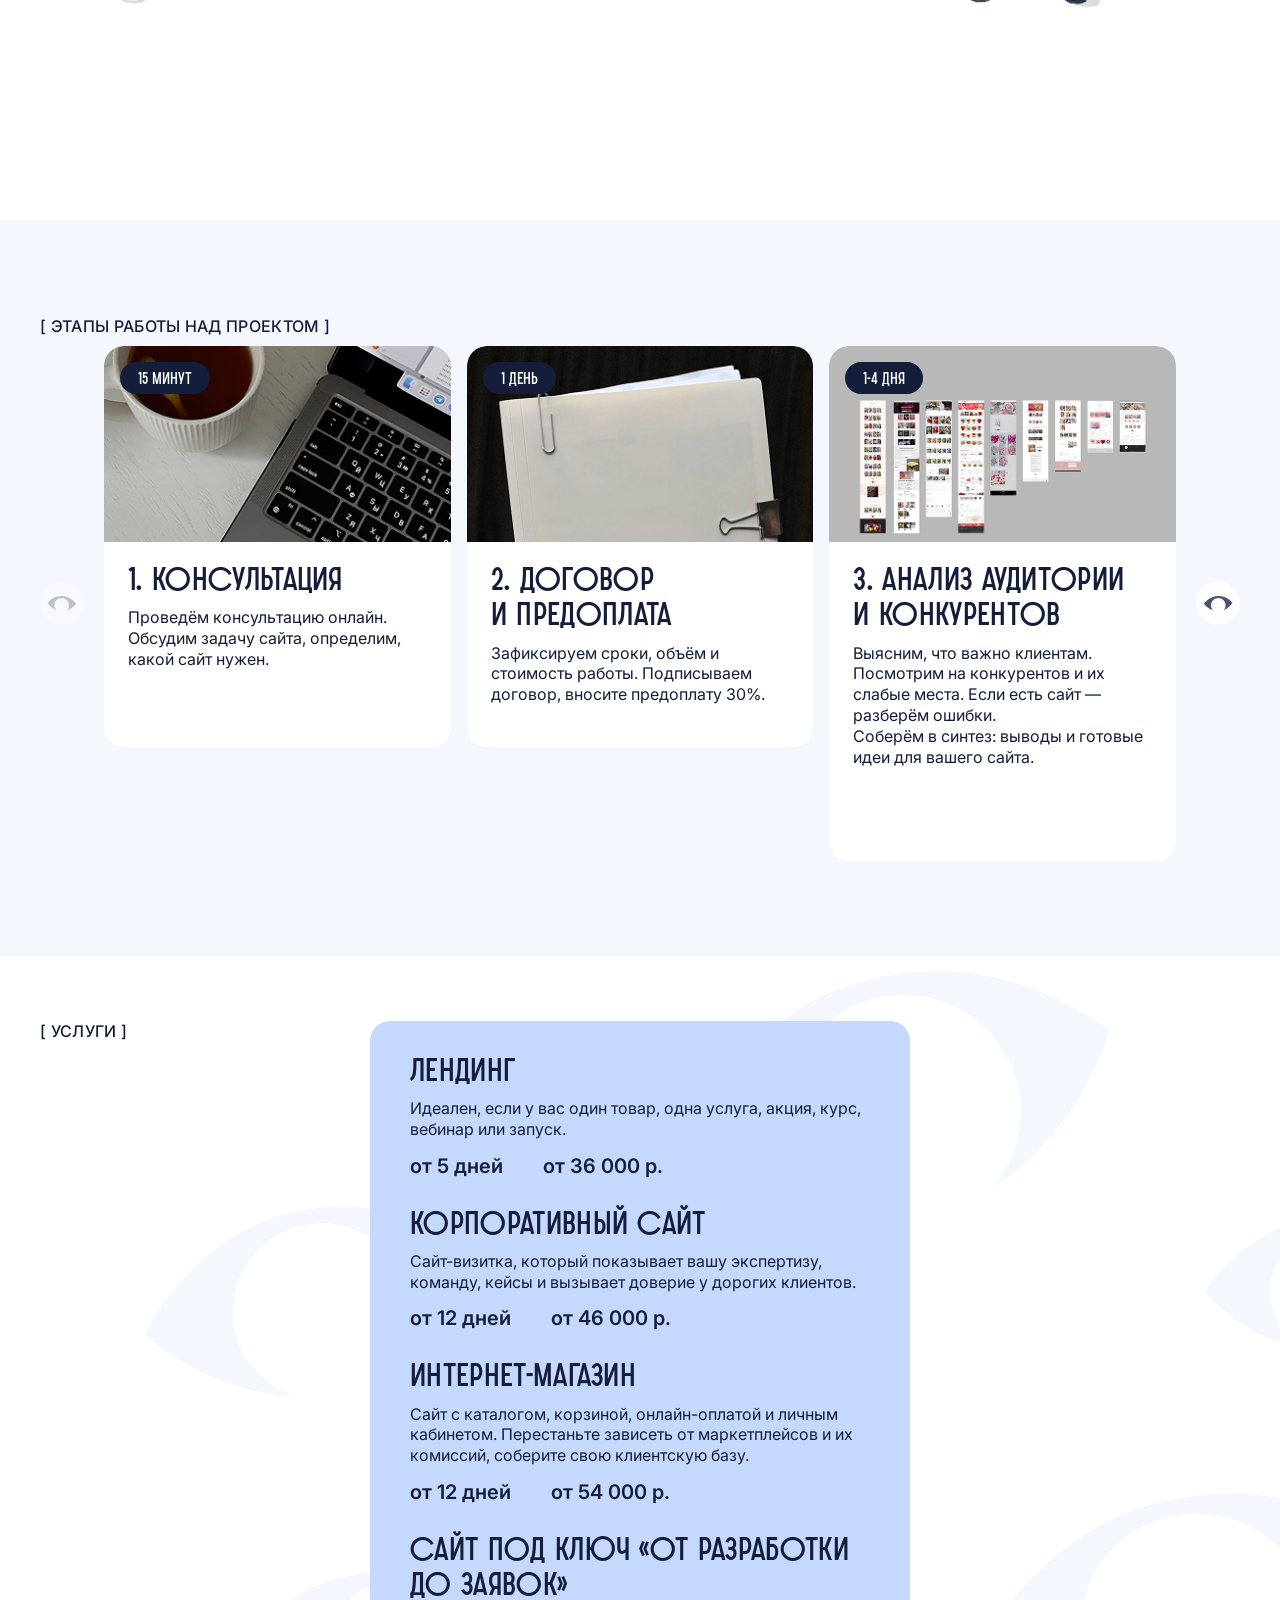
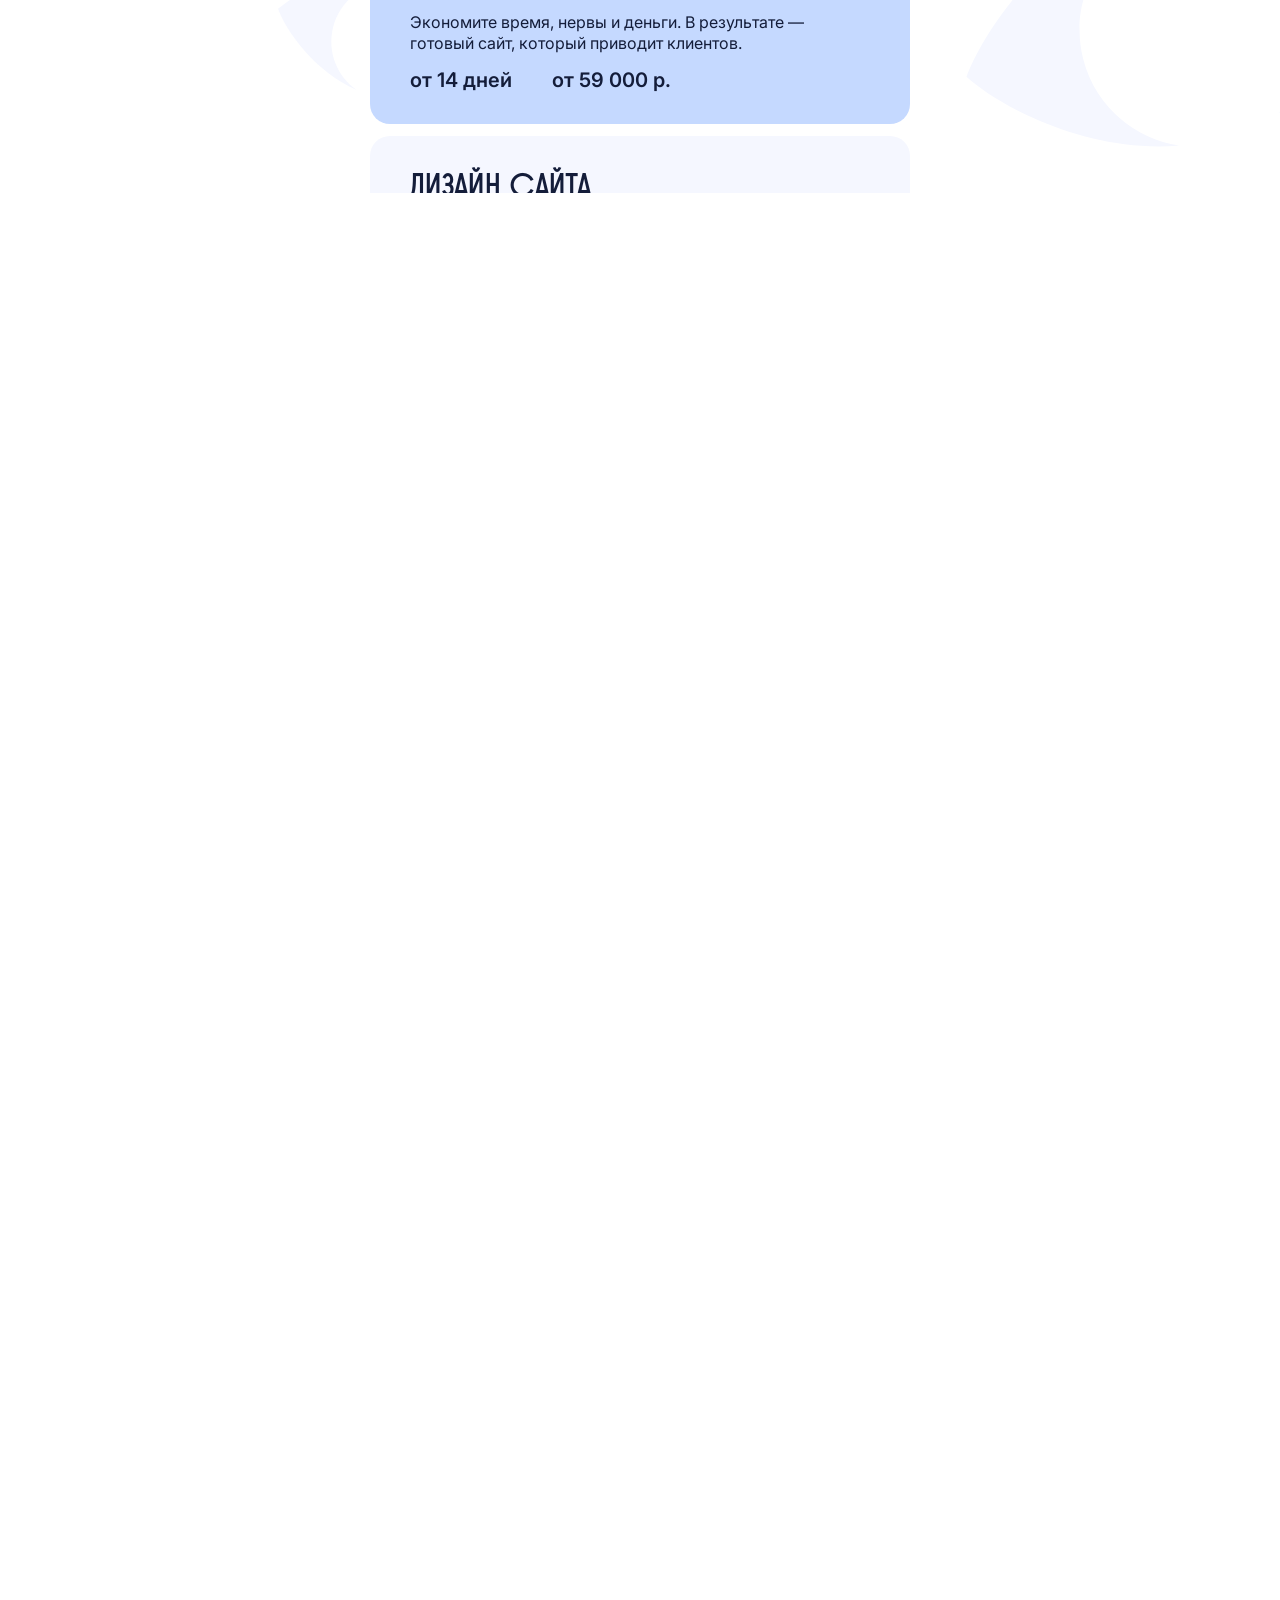
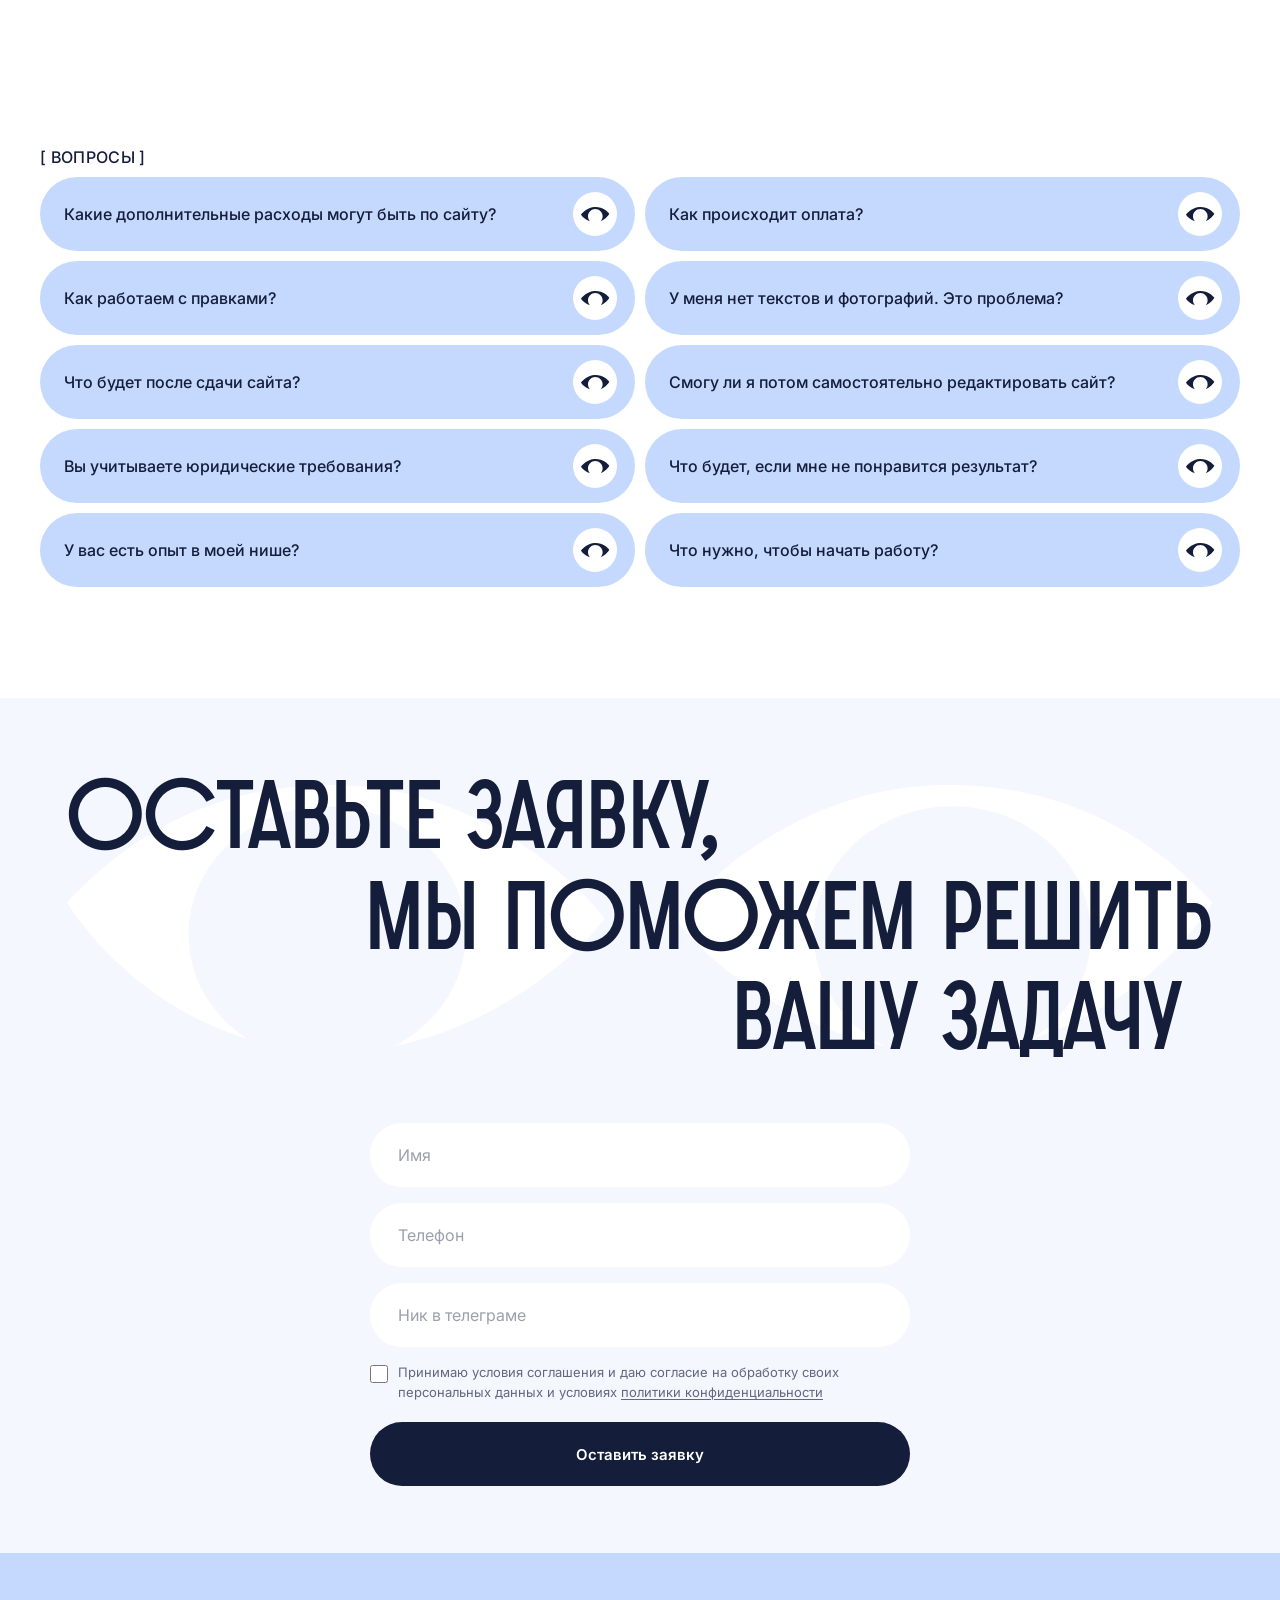
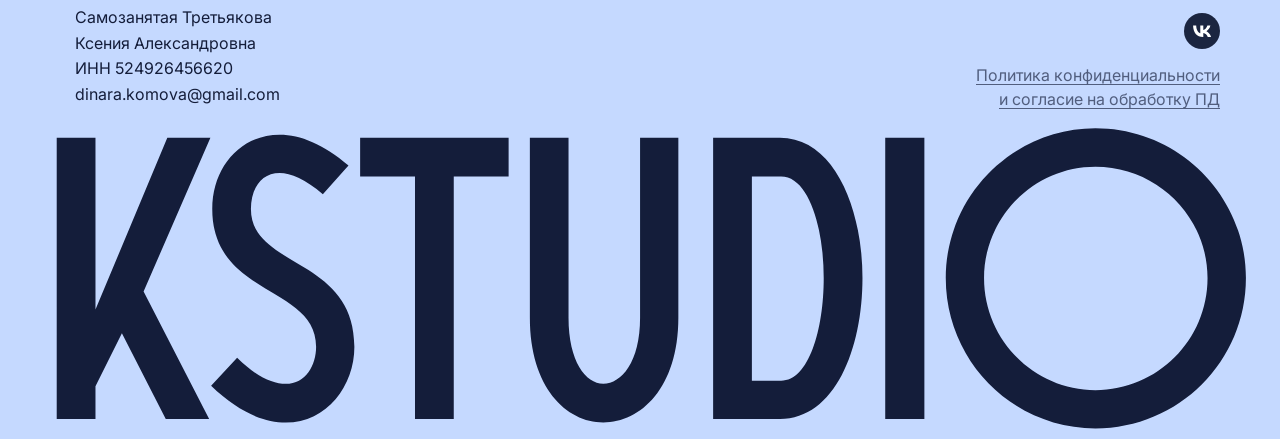
==== commit 0cd5f94d: "Replace case 1 SVG with PNG" ====
--- a/index.html
+++ b/index.html
@@ -107,7 +107,7 @@
         <div class="cases__half cases__half--dark" style="background-image: url('img/фон 1.png'); background-size: cover; background-position: center;">
             <div class="case-card" data-case="1">
                 <div class="case-card__img">
-                    <img src="img/ке1с 1.svg" alt="Кейс 1">
+                    <img src="img/кейс 1.png" alt="Кейс 1">
                 </div>
                 <div class="case-card__plate">
                     <div class="case-card__info">
--- a/style.css
+++ b/style.css
@@ -1665,8 +1665,9 @@
     .cases__half {
         padding: 80px 20px;
     }
-    .case-card { width: 354px; }
-    .case-card__img { height: 380px; }
+    .case-card { width: 100%; max-width: 354px; }
+    .case-card__img { height: 380px; overflow: hidden; }
+    .case-card__img img { width: 100%; height: 100%; object-fit: cover; }
     .case-card__name { font-size: 22px; }
 
     /* TEAM */
@@ -1841,12 +1842,12 @@
     .services__cta .btn { width: 100%; }
 
     /* FAQ */
-    .faq { padding: 48px 0; height: 849px; margin-bottom: 80px;}
+    .faq { padding: 48px 0; height: auto; }
     .faq__grid { flex-direction: column; gap: 0; }
     .faq__col { gap: 10px; }
     .faq__col + .faq__col { margin-top: 10px; }
     .faq-item__btn { font-size: 15px; }
-    .faq-item--mb { margin-bottom: 80px; }
+    .faq-item--mb { margin-bottom: 0; }
 
     /* CONTACT */
     .contact { padding: 80px 0px 32px !important; }
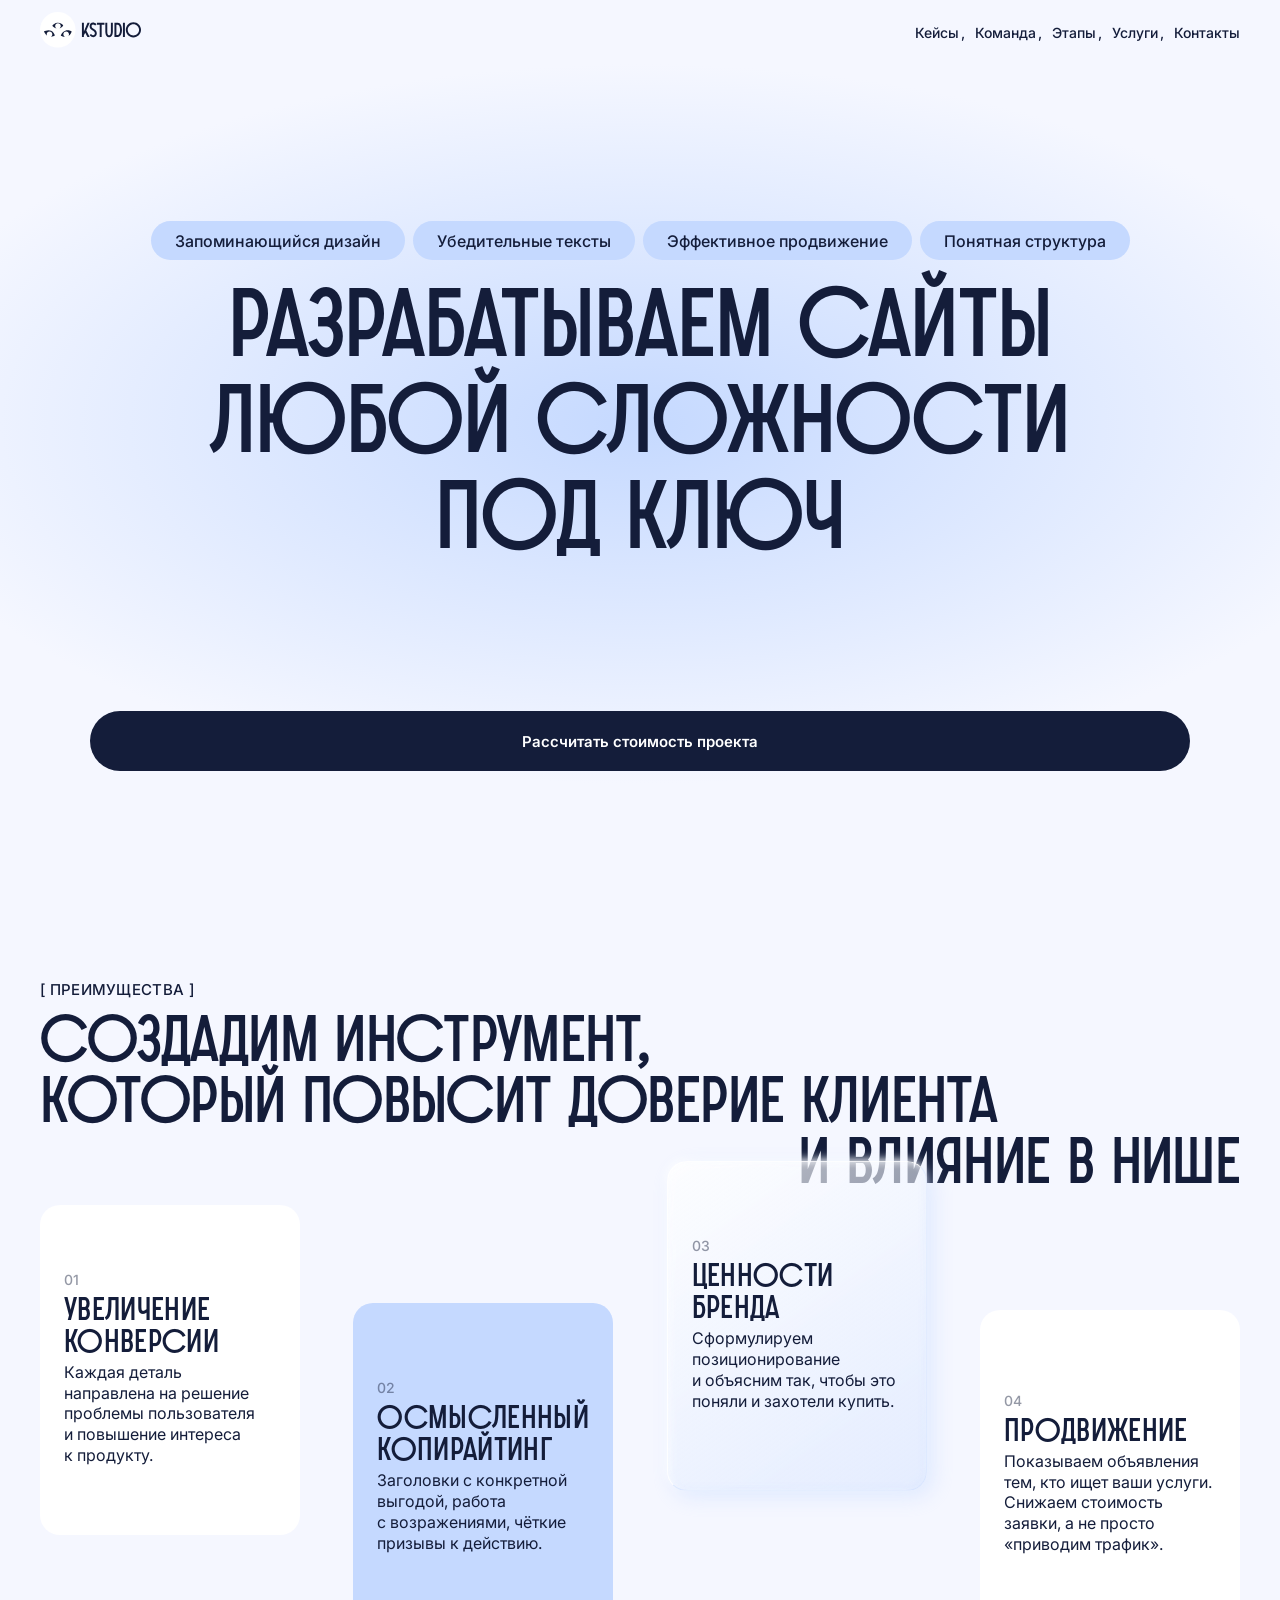
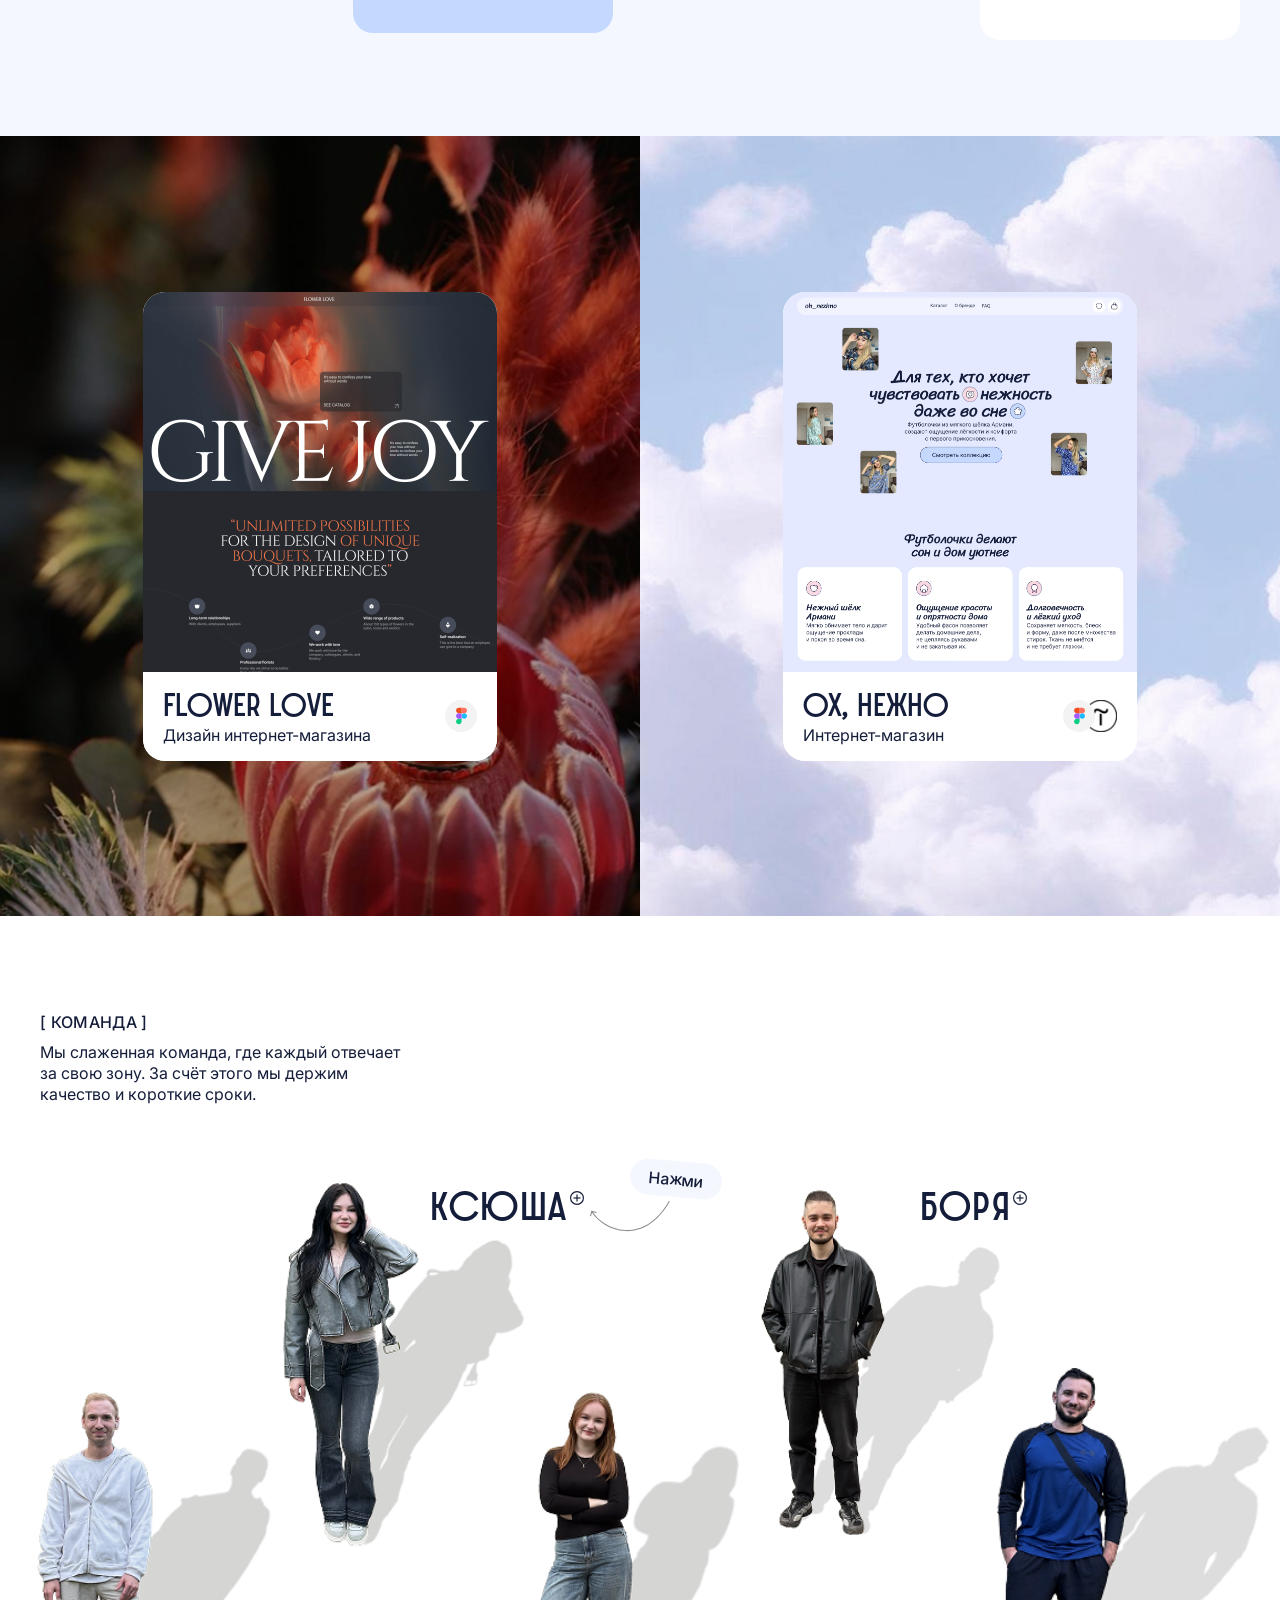
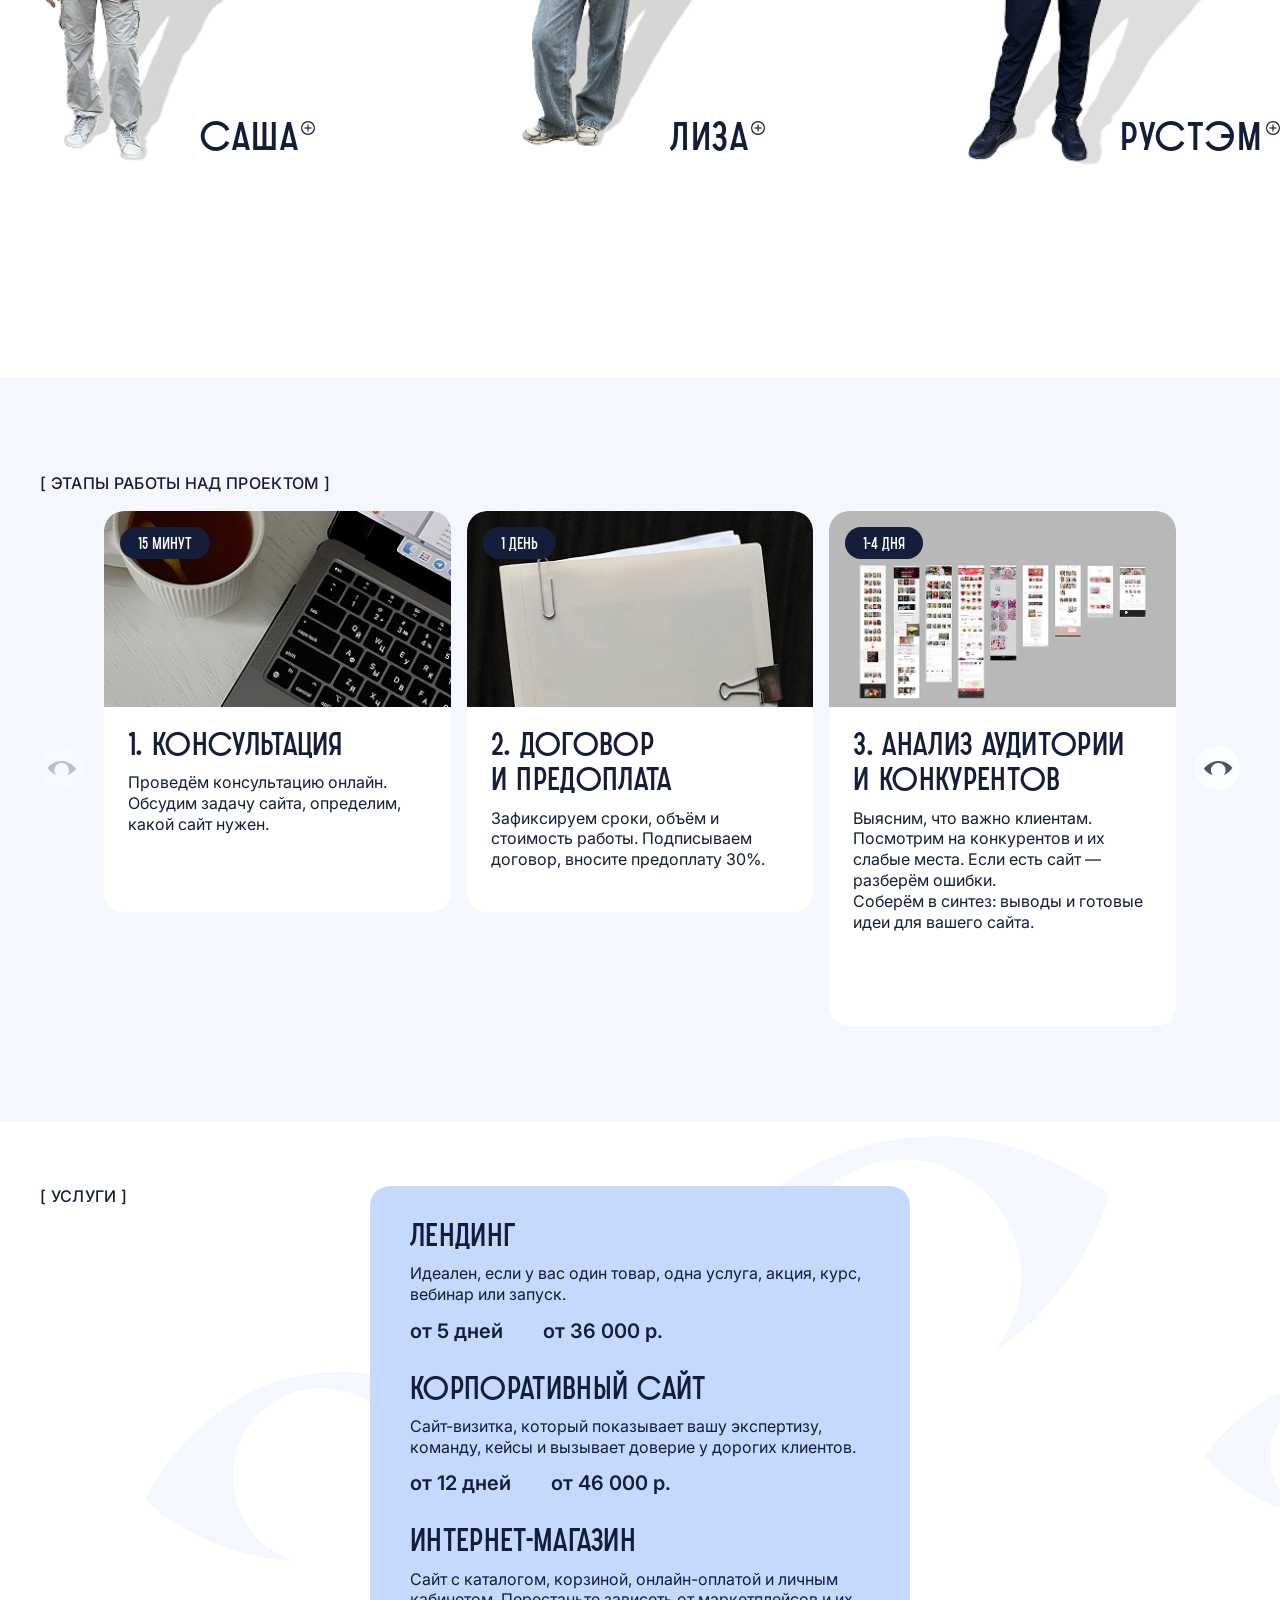
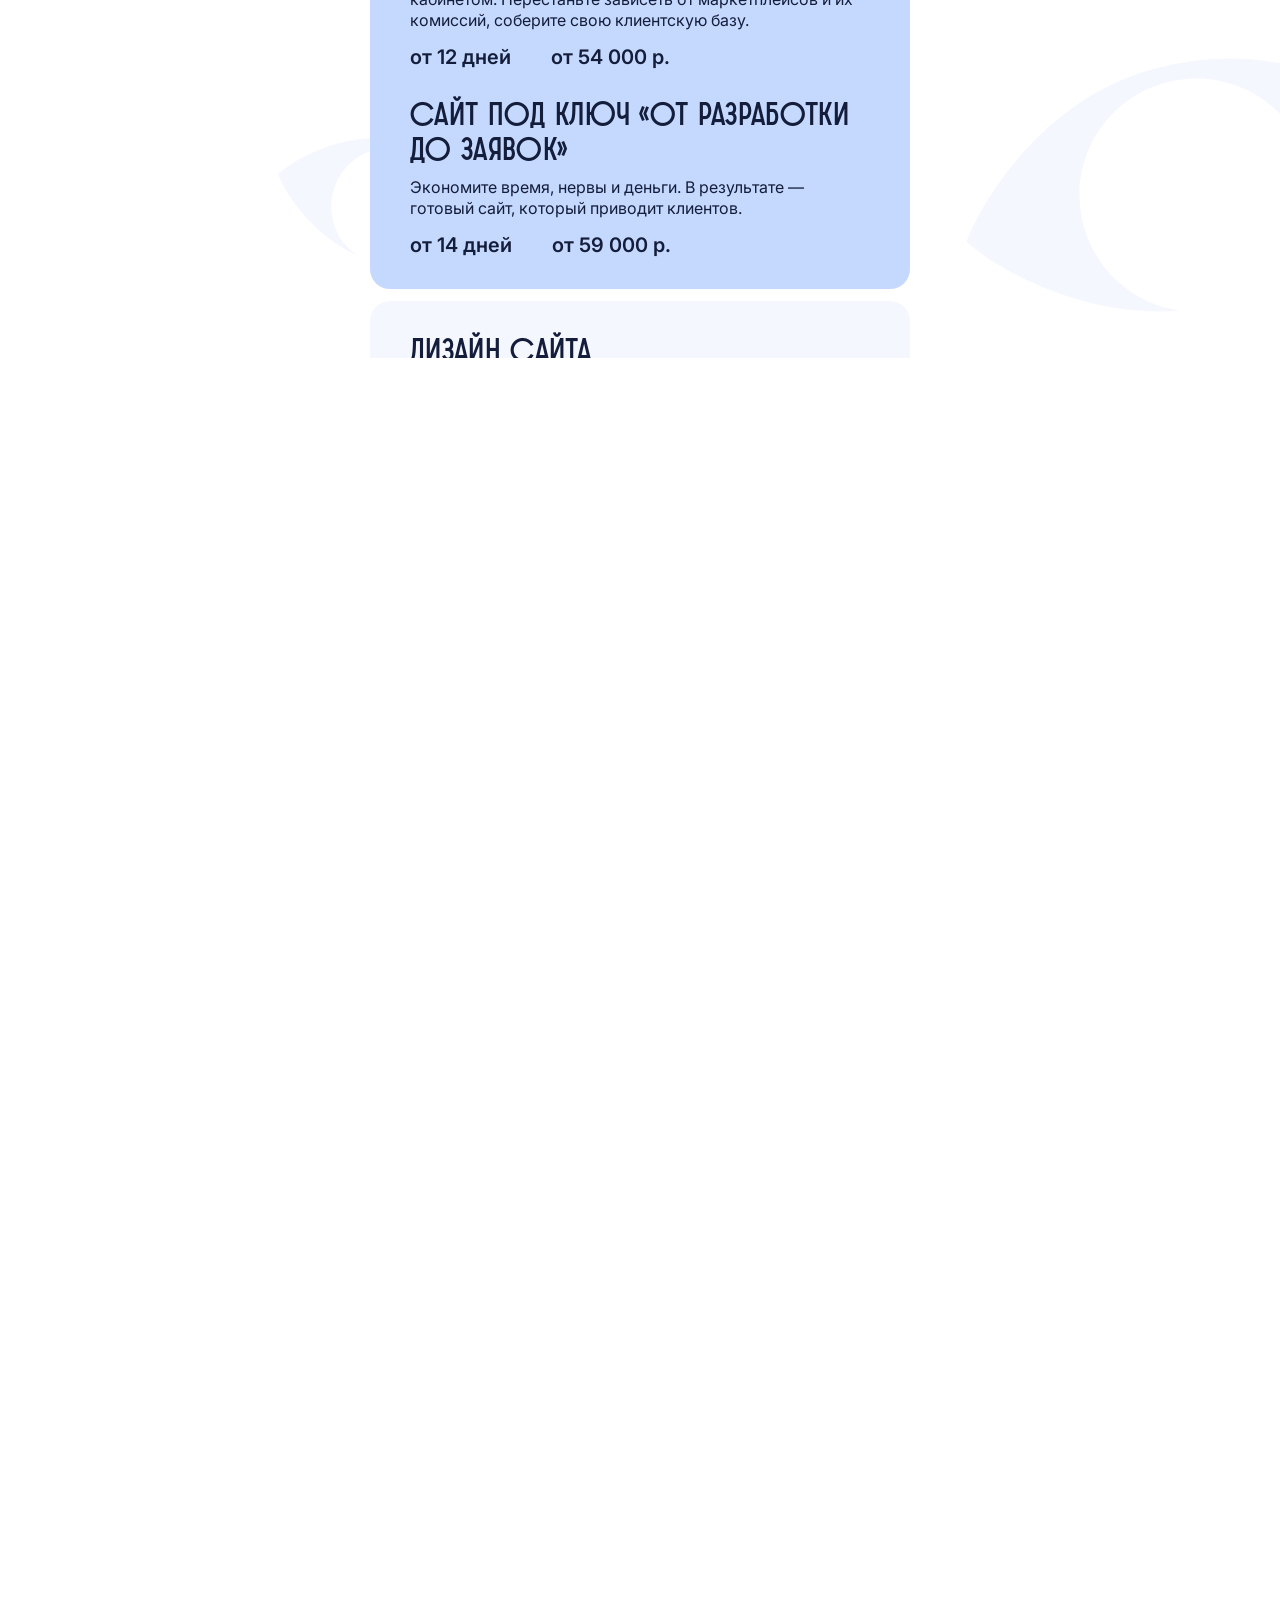
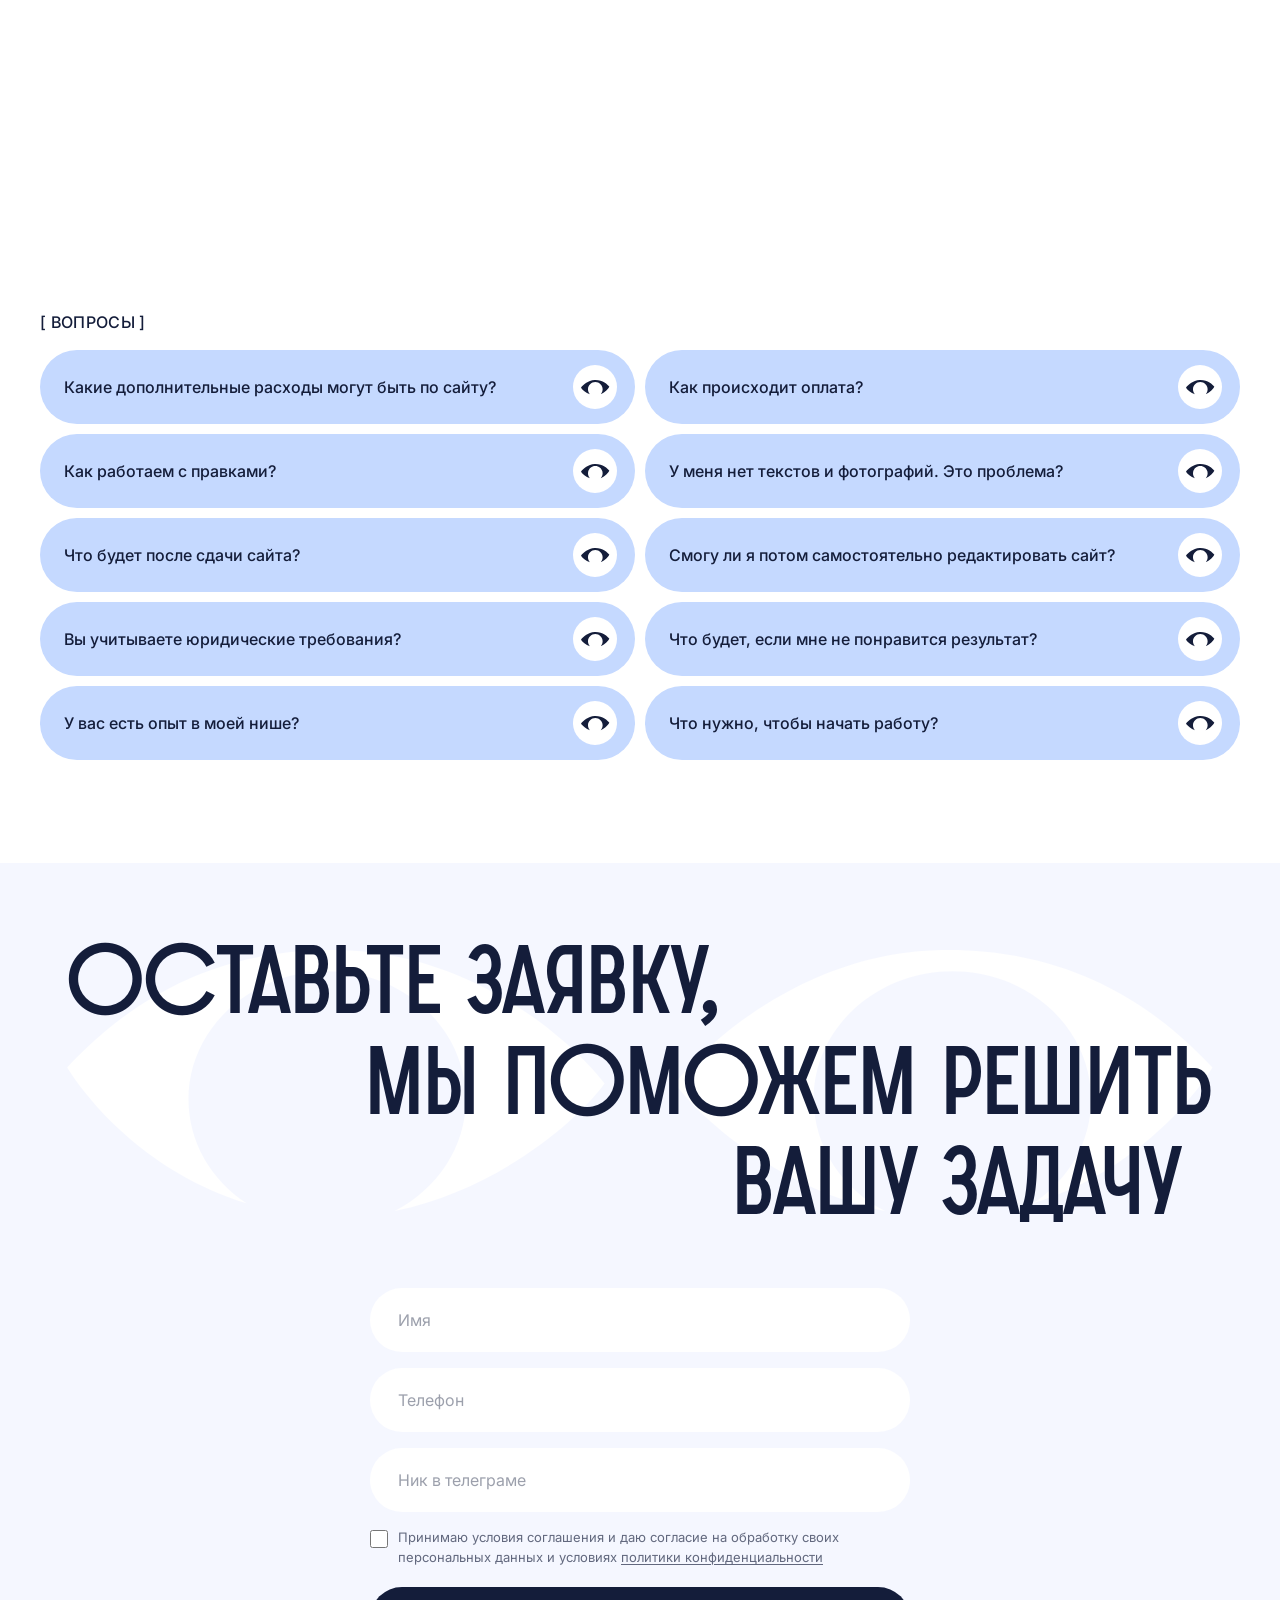
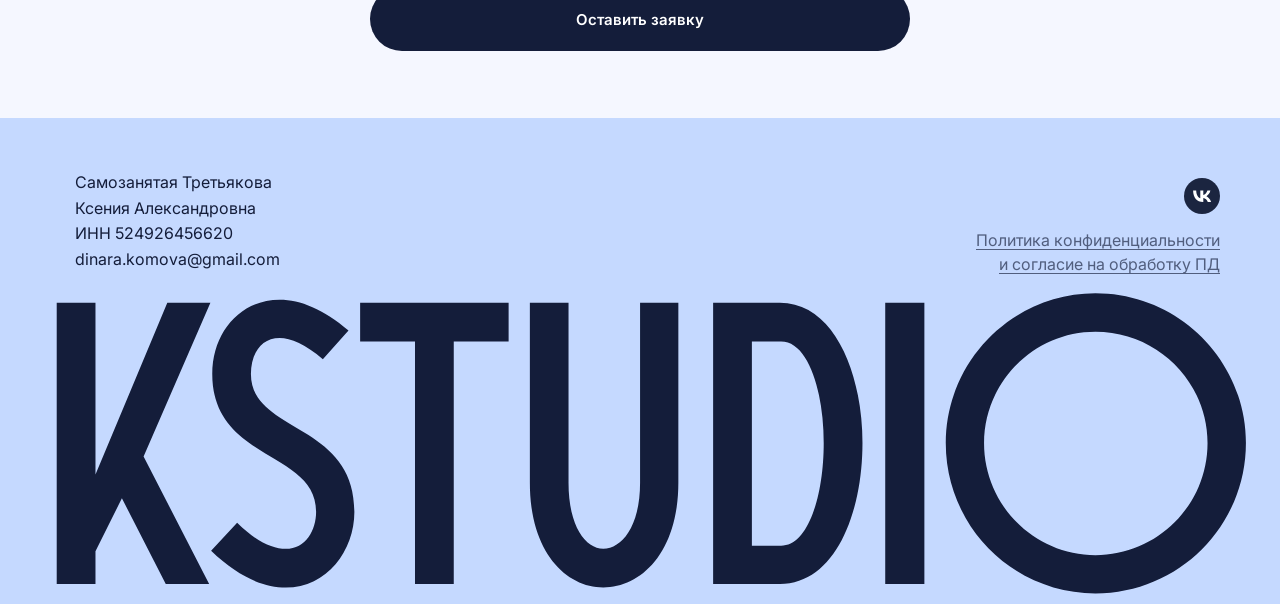
==== commit 2e3a3cb1: "Update styles" ====
--- a/index.html
+++ b/index.html
@@ -124,7 +124,7 @@
         <div class="cases__half cases__half--light" style="background-image: url('img/фон 2.png'); background-size: cover; background-position: center;">
             <div class="case-card" data-case="2">
                 <div class="case-card__img">
-                    <img src="img/кейс 2.svg" alt="Кейс 2">
+                    <img src="img/кейс 2.png" alt="Кейс 2">
                 </div>
                 <div class="case-card__plate">
                     <div class="case-card__info">
--- a/style.css
+++ b/style.css
@@ -336,7 +336,7 @@
    ============================== */
 .cases {
     display: flex;
-    height: 623px;
+    height: 780px;
 }
 
 .cases__half {
@@ -983,7 +983,7 @@
 
 .process .section-label {
     padding-left: 0;
-    margin-bottom: 10px;
+    margin-bottom: 18px;
 }
 
 .process-slider {
@@ -1197,6 +1197,10 @@
 /* ==============================
    FAQ
    ============================== */
+.faq .section-label {
+    margin-bottom: 18px;
+}
+
 .faq {
     background: var(--white);
     padding: 96px 0;
@@ -1594,7 +1598,7 @@
     }
 
     .hero__chips {
-        margin-top: 190px;
+        margin-top: 50px;
         gap: 6px;
         width: 100%;
         flex-wrap: wrap;
@@ -1611,6 +1615,9 @@
         box-sizing: border-box;
         justify-content: center;
     }
+    .hero__chip:nth-child(even) {
+        padding: 0 15px;
+    }
 
     .hero__title {
         font-size: 55px;
@@ -1631,7 +1638,7 @@
 
     /* BENEFITS */
     .benefits { padding: 16px 0 48px; }
-    .benefits__title { font-size: 32px; }
+    .benefits__title { font-size: 32px; line-height: 1.15; }
     .benefits__title-desktop { display: none; }
     .benefits__title-mobile { display: block; }
     .mobile-br { display: inline; }
@@ -1651,6 +1658,7 @@
         justify-content: center;
     }
     .benefit-card__num { margin-bottom: 5px; }
+    .benefit-card:last-child { margin-bottom: 70px; }
     .benefit-card h3 { font-size: 20px; }
     .benefit-card p {
         font-size: 14px;
@@ -1671,13 +1679,13 @@
     .case-card__name { font-size: 22px; }
 
     /* TEAM */
-    .team { padding: 48px 0; }
+    .team { padding: 80px 0 48px; }
     .team__grid { display: none; }
     .team__mobile-photo-wrap {
         display: block;
         position: relative;
         width: 100%;
-  
+        margin-bottom: 50px;
     }
     .team__mobile-photo {
         width: 100%;
@@ -1827,14 +1835,15 @@
         position: static;
         overflow: visible;
         padding: 0 0 32px;
-        gap: 12px;
+        gap: 10px;
         height: auto;
         align-items: center;
         display: flex;
     }
     .service-card { width: 360px; }
-    .service-card-wrap { margin-bottom: 12px; }
+    .service-card-wrap { margin-bottom: 0; }
     .service-items { padding: 24px 20px; }
+    .service-item { margin-bottom: 28px; }
     .service-item h3 { font-size: 20px; }
     .service-item__meta { font-size: 16px; gap: 16px; }
     .service-item small { white-space: nowrap; font-size: 12px; }
@@ -1846,6 +1855,7 @@
     .faq__grid { flex-direction: column; gap: 0; }
     .faq__col { gap: 10px; }
     .faq__col + .faq__col { margin-top: 10px; }
+    .faq__col:last-child .faq-item:last-child { margin-bottom: 40px; }
     .faq-item__btn { font-size: 15px; }
     .faq-item--mb { margin-bottom: 0; }
 
@@ -1857,7 +1867,7 @@
     .ct-line.l3 { padding-left: 0; text-align: right; }
     .contact__body { flex-direction: column; gap: 24px; }
     .form-group input { width: 100%; height: 55px; }
-    .contact-form .btn { width: 100%; height: 55px; }
+    .contact-form .btn { width: 100%; height: 55px; margin-bottom: 40px; }
     .contact-form { width: 100%; margin-left: 0; }
     .contact__bonus {
         width: 100%;
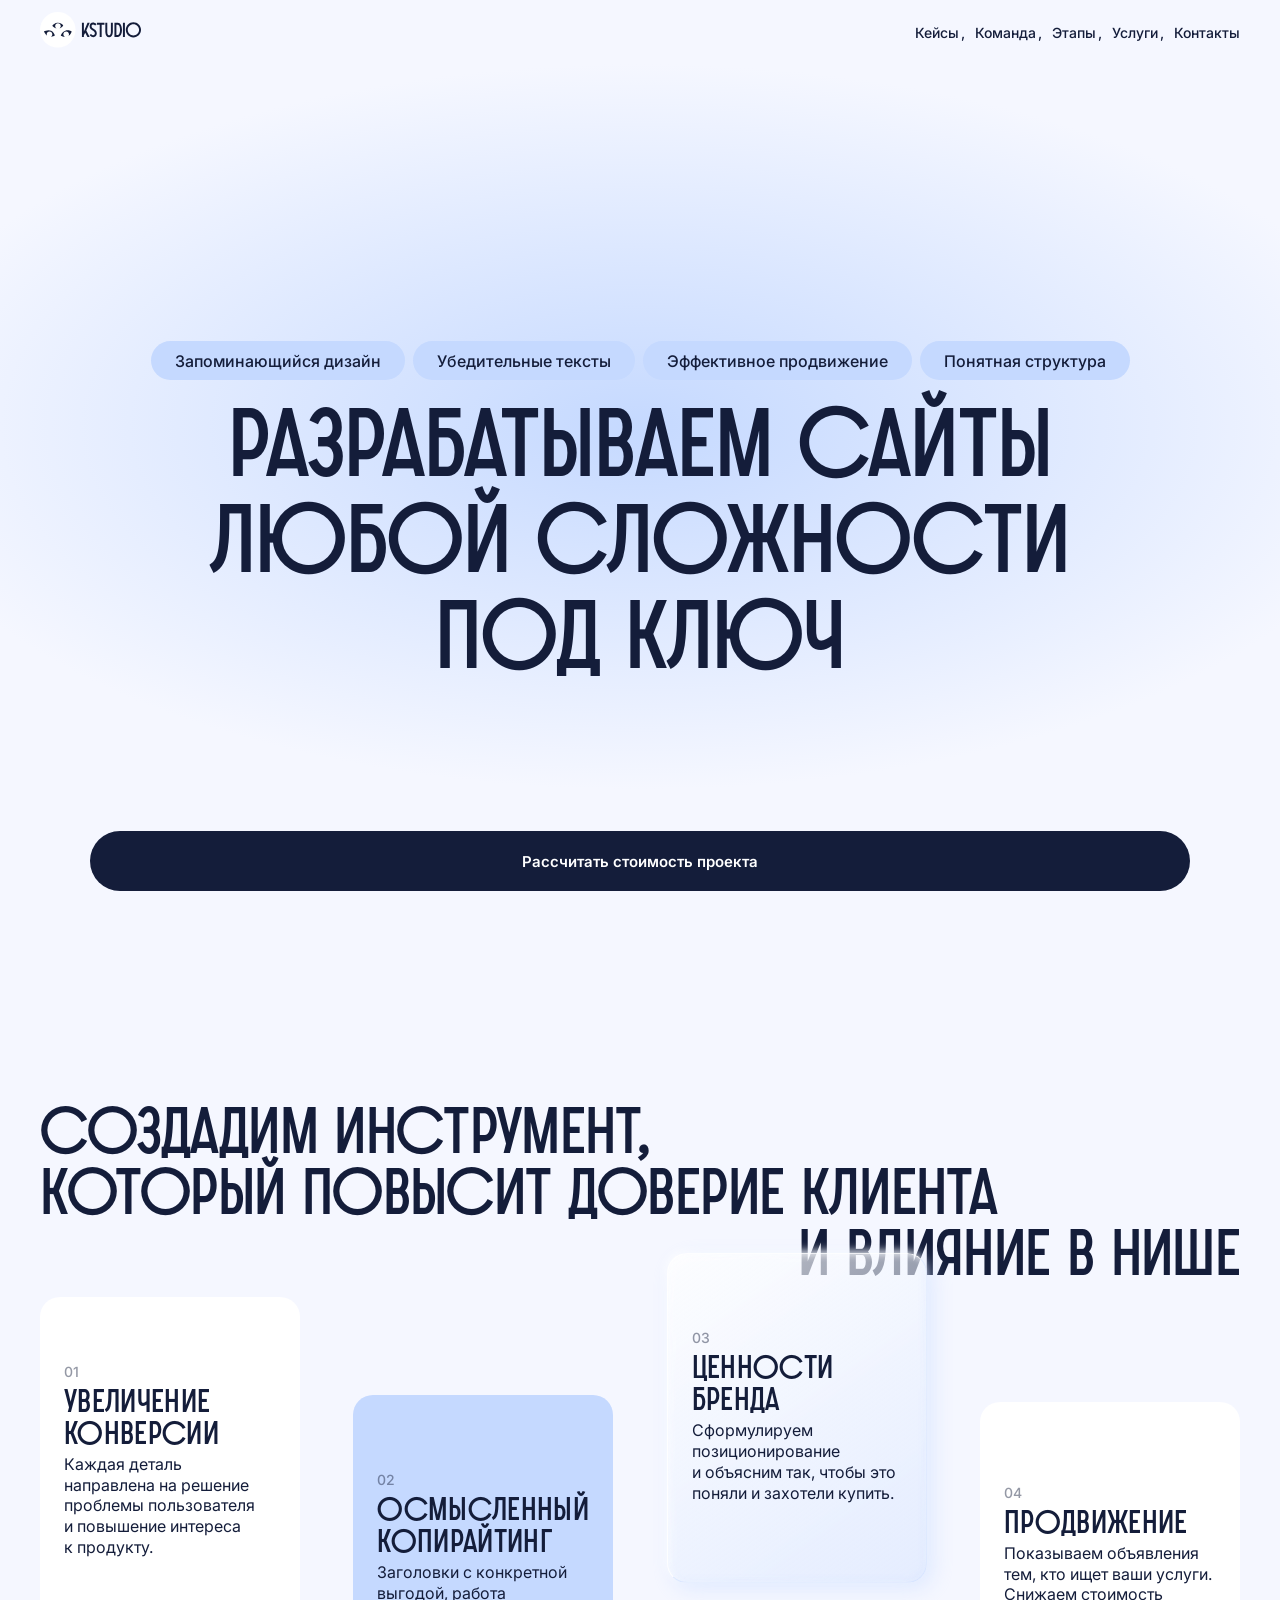
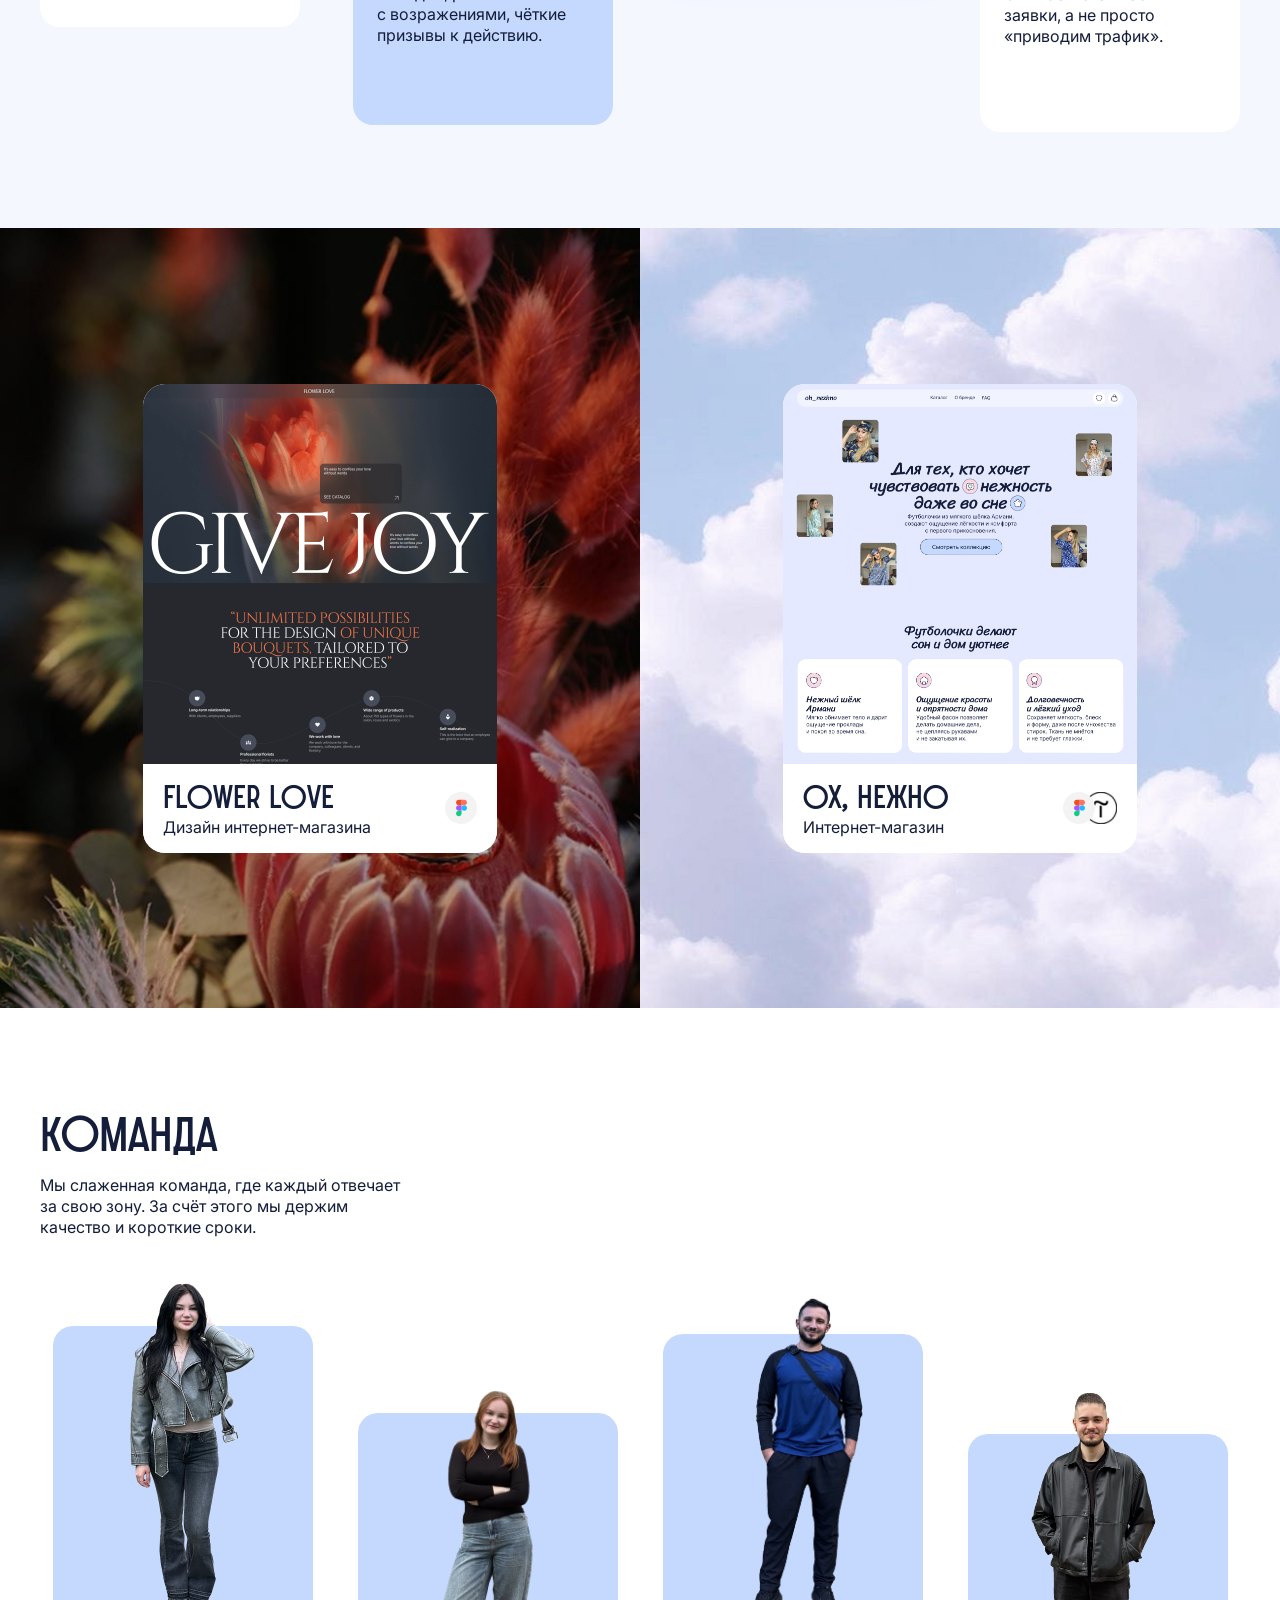
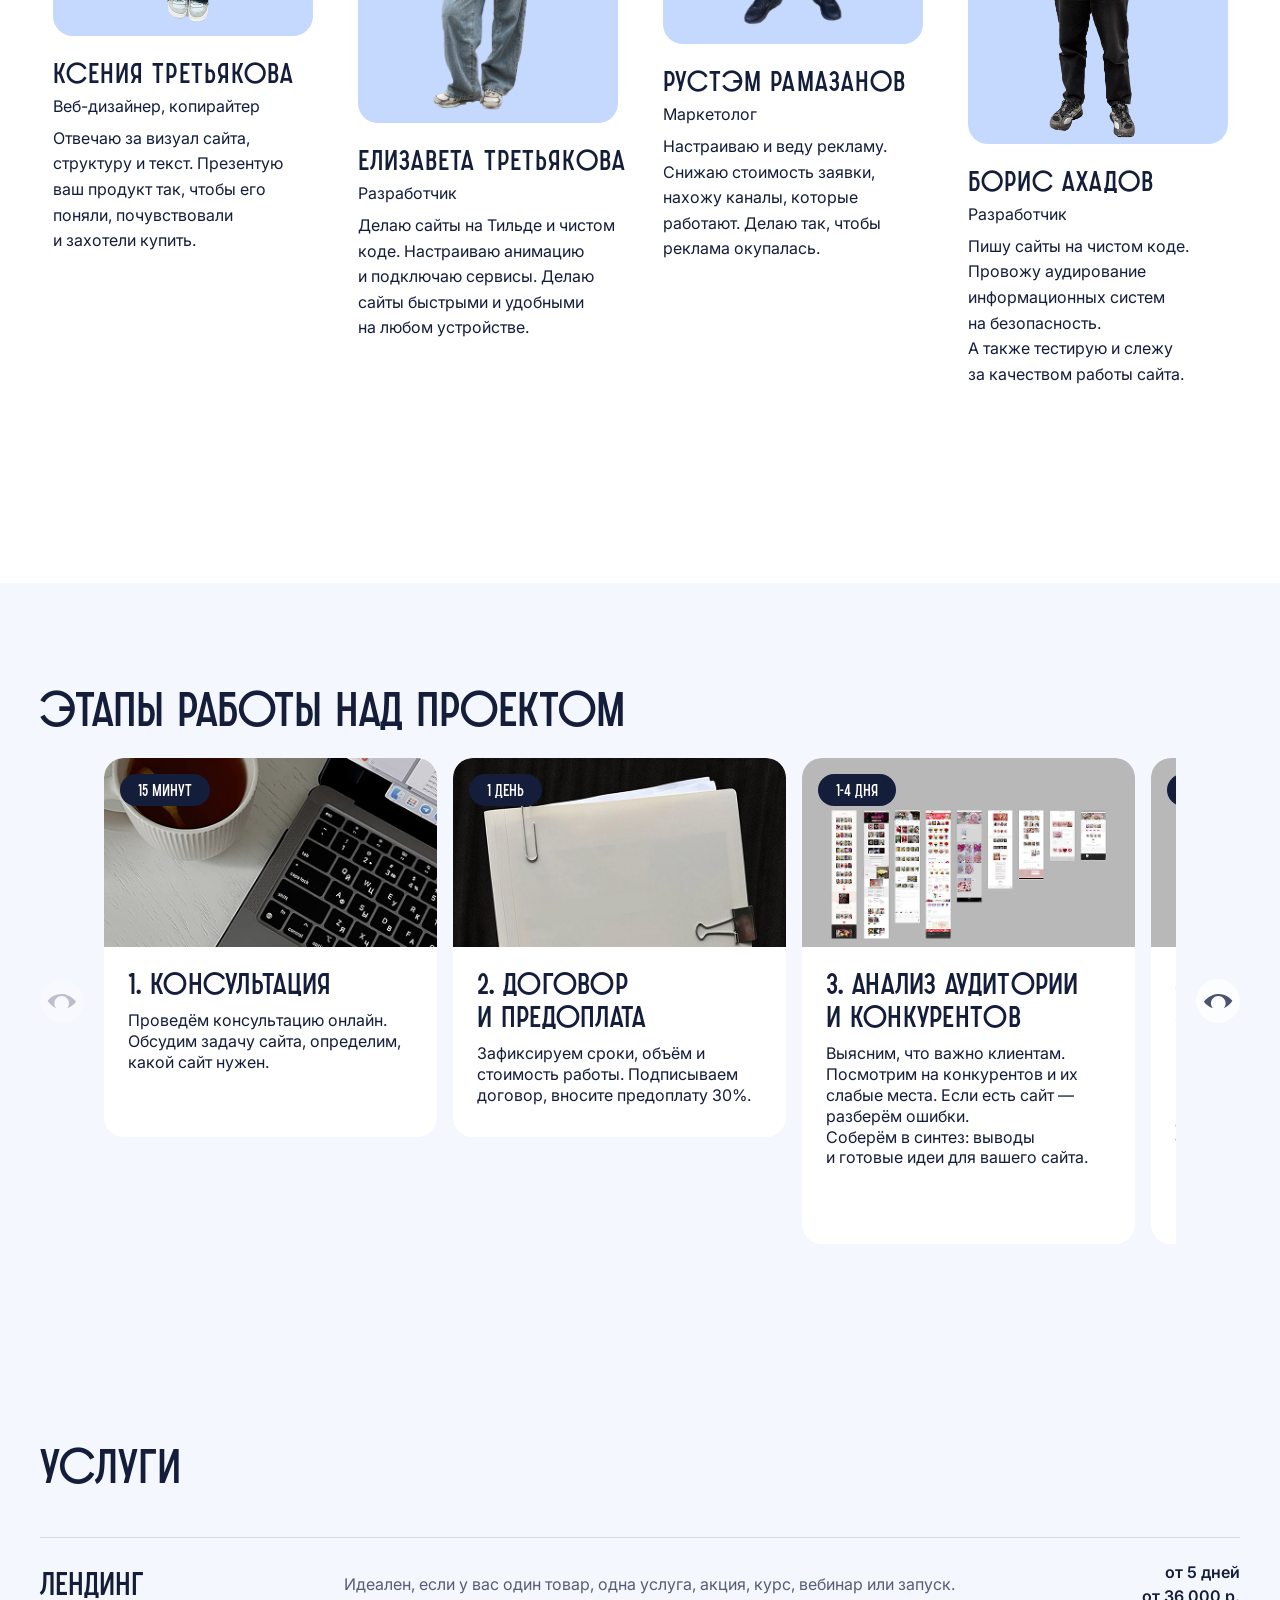
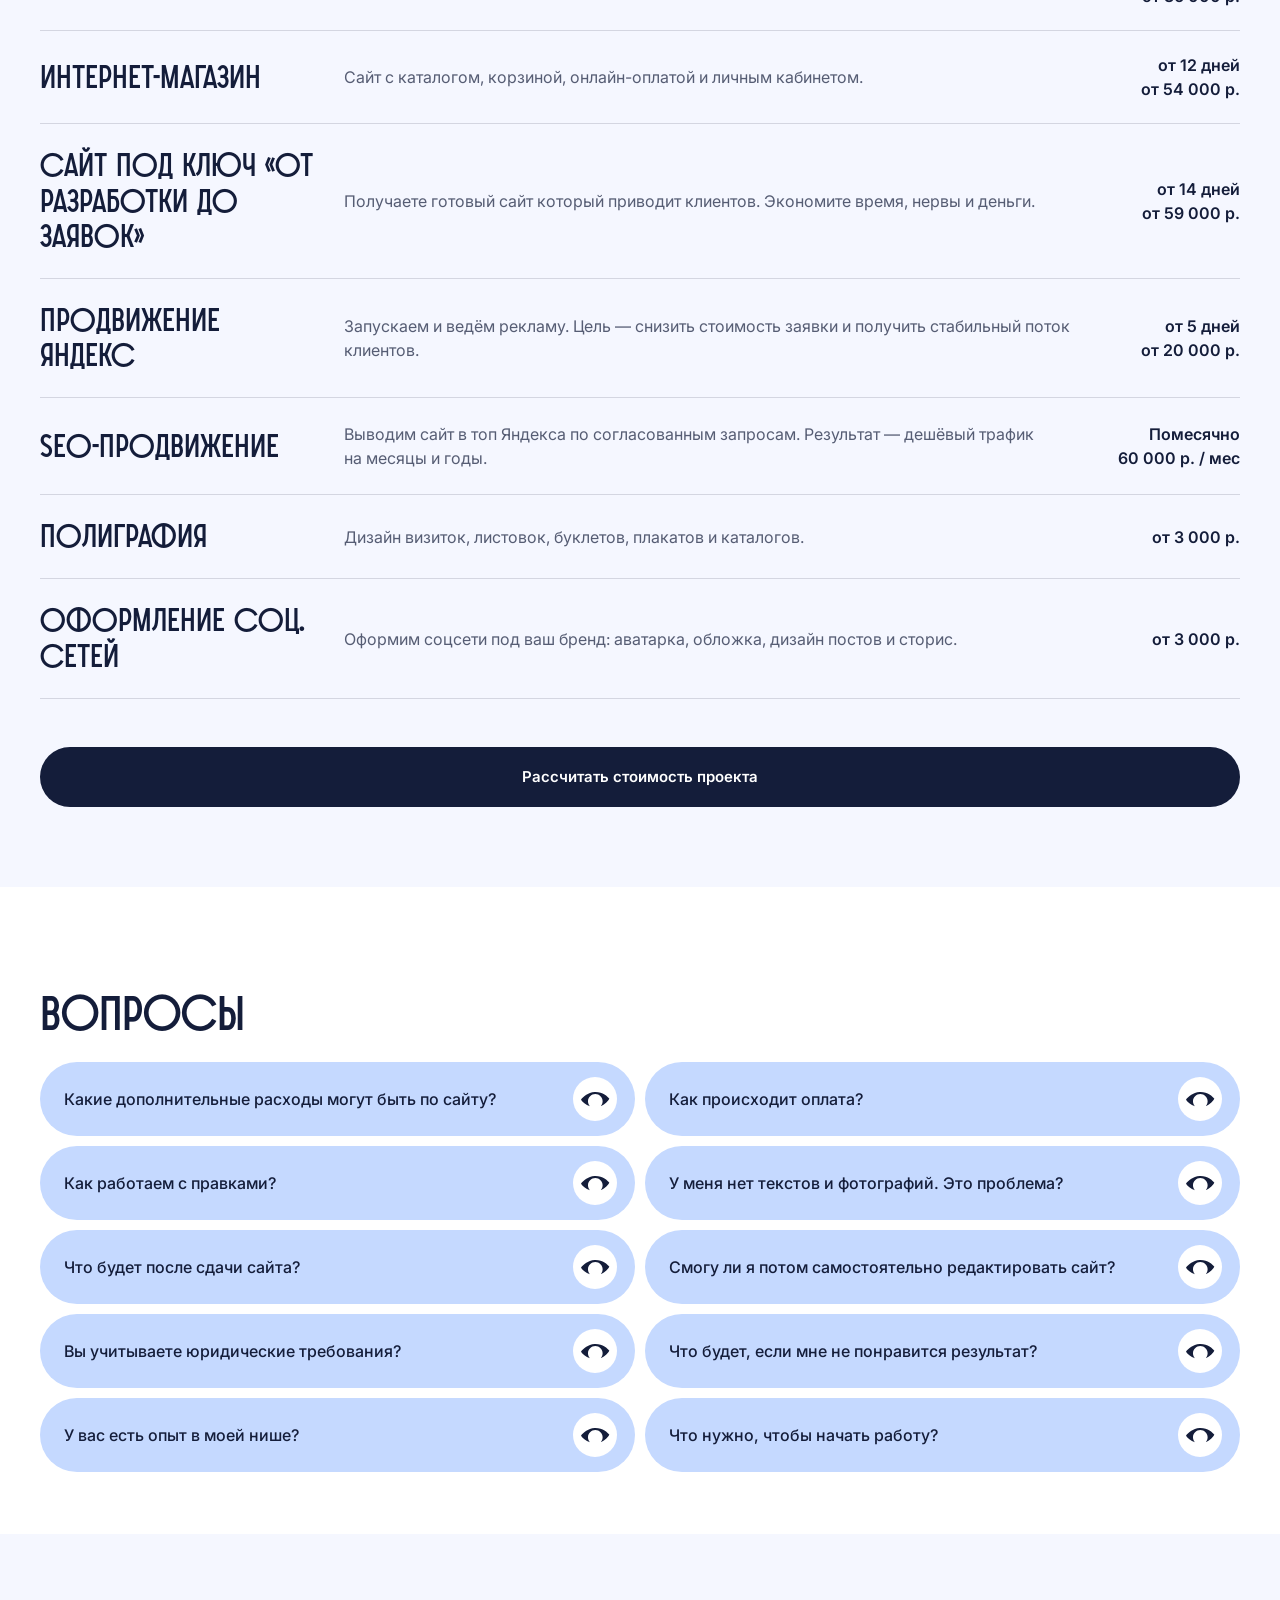
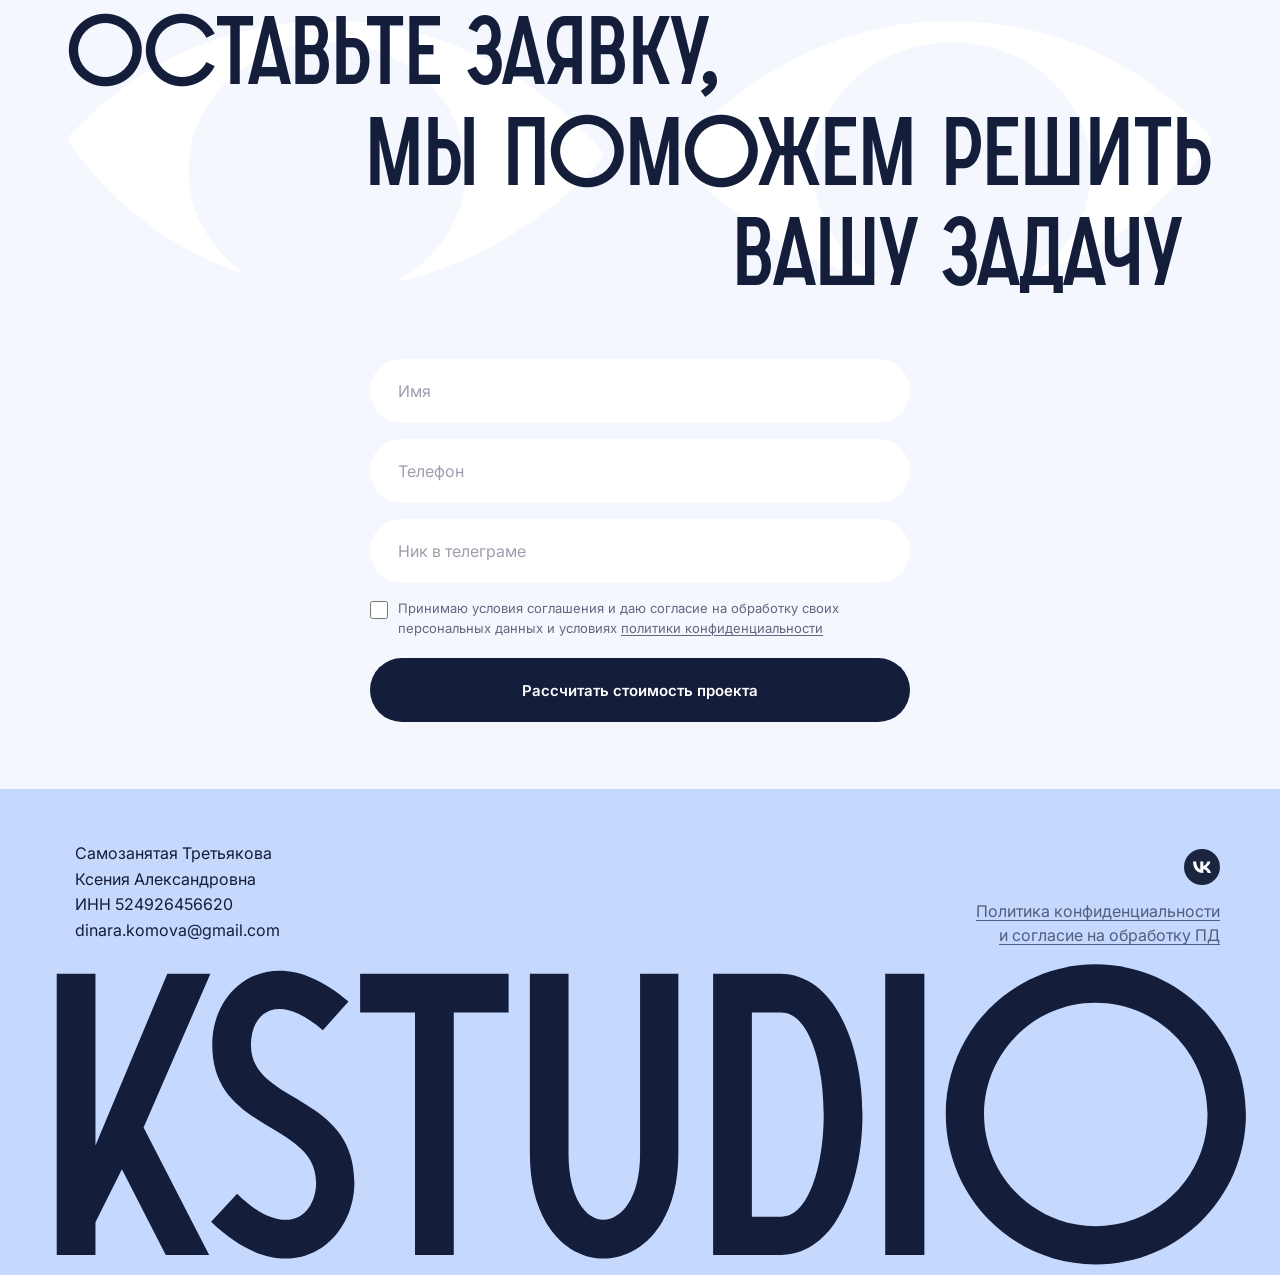
==== commit c5e495ae: "Переработка блоков команды, этапов, услуг и вопросов Co-Authored-By: Claude Sonnet 4.6 <noreply@anth" ====
--- a/index.html
+++ b/index.html
@@ -69,7 +69,6 @@
     <!-- BENEFITS -->
     <section class="benefits">
         <div class="container">
-            <p class="section-label">[ ПРЕИМУЩЕСТВА ]</p>
             <h2 class="benefits__title">
                 <span class="benefits__title-desktop">СОЗДАДИМ ИНСТРУМЕНТ,<br> КОТОРЫЙ ПОВЫСИТ ДОВЕРИЕ КЛИЕНТА</span>
                 <span class="benefits__title-mobile">СОЗДАДИМ ИНСТРУМЕНТ,<br>КОТОРЫЙ ПОВЫСИТ<br><span class="benefits__title-mobile-r">ДОВЕРИЕ КЛИЕНТА</span></span>
@@ -159,92 +158,53 @@
     <!-- TEAM -->
     <section class="team" id="team">
         <div class="container">
-            <p class="section-label">[ КОМАНДА ]</p>
+            <h2 class="team__title">Команда</h2>
             <p class="team__desc">Мы слаженная команда, где каждый отвечает<br class="desktop-br">за свою зону. За счёт этого<br class="mobile-br"> мы держим <br class="desktop-br">качество и короткие сроки.</p>
-            <!-- MOBILE ONLY: хинт -->
-            <div class="team__hint team__hint--mobile">
-                <span class="team__hint-bubble">Нажми</span>
-                <img src="img/стрелка.svg" alt="" class="team__hint-arrow">
-            </div>
-            <!-- MOBILE ONLY: общая фотка команды -->
-            <div class="team__mobile-photo-wrap">
-                <img src="img/members_for_mobile.png" alt="Команда" class="team__mobile-photo">
-                <span class="team__mobile-name" data-member="саша">САША<img class="member-info-btn" src="img/для команды рядом с именем.svg" alt="info"
-                    data-name="Александр Панков"
-                    data-role="Менеджер"
-                    data-row="bottom"
-                    data-desc="Слежу за сроками, собираю требования и веду проект от первой встречи до сдачи. Вы не думаете о процессе — я обо всём позабочусь."></span>
-                <span class="team__mobile-name" data-member="ксюша">КСЮША<img class="member-info-btn" src="img/для команды рядом с именем.svg" alt="info"
-                    data-name="Ксения Третьякова"
-                    data-role="Веб-дизайнер, копирайтер"
-                    data-row="top"
-                    data-desc="Отвечаю за визуал сайта, структуру и текст. Презентую ваш продукт так, чтобы его поняли, почувствовали и захотели купить."></span>
-                <span class="team__mobile-name" data-member="лиза">ЛИЗА<img class="member-info-btn" src="img/для команды рядом с именем.svg" alt="info"
-                    data-name="Елизавета Третьякова"
-                    data-role="Разработчик"
-                    data-row="bottom"
-                    data-desc="Делаю сайты на Тильде и чистом коде. Настраиваю анимацию и подключаю сервисы. Делаю сайты быстрыми и удобными на любом устройстве."></span>
-                <span class="team__mobile-name" data-member="боря">БОРЯ<img class="member-info-btn" src="img/для команды рядом с именем.svg" alt="info"
-                    data-name="Борис Ахадов"
-                    data-role="Разработчик"
-                    data-row="top"
-                    data-desc="Пишу сайты на чистом коде. Провожу аудирование информационных систем на безопасность. А также тестирую и слежу за качеством работы сайта."></span>
-                <span class="team__mobile-name" data-member="рустэм">РУСТЭМ<img class="member-info-btn" src="img/для команды рядом с именем.svg" alt="info"
-                    data-name="Рустэм Рамазанов"
-                    data-role="Маркетолог"
-                    data-row="bottom"
-                    data-desc="Настраиваю и веду рекламу. Снижаю стоимость заявки, нахожу каналы, которые работают. Делаю так, чтобы реклама окупалась."></span>
-            </div>
 
             <div class="team__grid">
-                <div class="team__hint">
-                    <span class="team__hint-bubble">Нажми</span>
-                    <img src="img/стрелка.svg" alt="" class="team__hint-arrow">
-                </div>
-                <!-- Саша — левый -->
-                <div class="team-member team-member--sm team-member--left">
-                    <img class="team-member__photo" src="img/саша30 1.png" alt="Саша">
-                    <span class="team-member__name">САША<img class="member-info-btn" src="img/для команды рядом с именем.svg" alt="info"
-                        data-name="Александр Панков"
-                        data-role="Менеджер"
-                        data-row="bottom"
-                        data-desc="Слежу за сроками, собираю требования и веду проект от первой встречи до сдачи. Вы не думаете о процессе — я обо всём позабочусь."></span>
-                </div>
-                <!-- Ксюша — правый -->
-                <div class="team-member team-member--lg team-member--right">
-                    <img class="team-member__photo" src="img/ксюща30 2.png" alt="Ксюша">
-                    <span class="team-member__name">КСЮША<img class="member-info-btn" src="img/для команды рядом с именем.svg" alt="info"
-                        data-name="Ксения Третьякова"
-                        data-role="Веб-дизайнер, копирайтер"
-                        data-row="top"
-                        data-desc="Отвечаю за визуал сайта, структуру и текст. Презентую ваш продукт так, чтобы его поняли, почувствовали и захотели купить."></span>
-                </div>
-                <!-- Лиза — левый -->
-                <div class="team-member team-member--md team-member--left">
-                    <img class="team-member__photo" src="img/лиза30 1.png" alt="Лиза">
-                    <span class="team-member__name">ЛИЗА<img class="member-info-btn" src="img/для команды рядом с именем.svg" alt="info"
-                        data-name="Елизавета Третьякова"
-                        data-role="Разработчик"
-                        data-row="bottom"
-                        data-desc="Делаю сайты на Тильде и чистом коде. Настраиваю анимацию и подключаю сервисы. Делаю сайты быстрыми и удобными на любом устройстве."></span>
-                </div>
-                <!-- Боря — правый -->
-                <div class="team-member team-member--lg team-member--right">
-                    <img class="team-member__photo" src="img/Боря30 1.png" alt="Боря">
-                    <span class="team-member__name">БОРЯ<img class="member-info-btn" src="img/для команды рядом с именем.svg" alt="info"
-                        data-name="Борис Ахадов"
-                        data-role="Разработчик"
-                        data-row="top"
-                        data-desc="Пишу сайты на чистом коде. Провожу аудирование информационных систем на безопасность. А также тестирую и слежу за качеством работы сайта."></span>
-                </div>
-                <!-- Рустэм — левый -->
-                <div class="team-member team-member--lg team-member--left">
-                    <img class="team-member__photo" src="img/рустэм30 2.png" alt="Рустэм">
-                    <span class="team-member__name">РУСТЭМ<img class="member-info-btn" src="img/для команды рядом с именем.svg" alt="info"
-                        data-name="Рустэм Рамазанов"
-                        data-role="Маркетолог"
-                        data-row="bottom"
-                        data-desc="Настраиваю и веду рекламу. Снижаю стоимость заявки, нахожу каналы, которые работают. Делаю так, чтобы реклама окупалась."></span>
+                <!-- Ксюша -->
+                <div class="team-card">
+                    <div class="team-card__photo-wrap">
+                        <img class="team-card__photo" src="img/ксюща30 2.png" alt="Ксения Третьякова">
+                    </div>
+                    <div class="team-card__info-wrap">
+                        <p class="team-card__name">КСЕНИЯ ТРЕТЬЯКОВА</p>
+                        <p class="team-card__role">Веб-дизайнер, копирайтер</p>
+                        <p class="team-card__desc">Отвечаю за&nbsp;визуал сайта, структуру и&nbsp;текст. Презентую ваш продукт так, чтобы его поняли, почувствовали и&nbsp;захотели купить.</p>
+                    </div>
+                </div>
+                <!-- Лиза -->
+                <div class="team-card">
+                    <div class="team-card__photo-wrap">
+                        <img class="team-card__photo" src="img/лиза30 1.png" alt="Елизавета Третьякова">
+                    </div>
+                    <div class="team-card__info-wrap">
+                        <p class="team-card__name">ЕЛИЗАВЕТА ТРЕТЬЯКОВА</p>
+                        <p class="team-card__role">Разработчик</p>
+                        <p class="team-card__desc">Делаю сайты на&nbsp;Тильде и&nbsp;чистом коде. Настраиваю анимацию и&nbsp;подключаю сервисы. Делаю сайты быстрыми и&nbsp;удобными на&nbsp;любом устройстве.</p>
+                    </div>
+                </div>
+                <!-- Рустэм -->
+                <div class="team-card">
+                    <div class="team-card__photo-wrap">
+                        <img class="team-card__photo" src="img/рустэм30 2.png" alt="Рустэм Рамазанов">
+                    </div>
+                    <div class="team-card__info-wrap">
+                        <p class="team-card__name">РУСТЭМ РАМАЗАНОВ</p>
+                        <p class="team-card__role">Маркетолог</p>
+                        <p class="team-card__desc">Настраиваю и&nbsp;веду рекламу. Снижаю стоимость заявки, нахожу каналы, которые работают. Делаю так, чтобы реклама окупалась.</p>
+                    </div>
+                </div>
+                <!-- Боря -->
+                <div class="team-card">
+                    <div class="team-card__photo-wrap">
+                        <img class="team-card__photo" src="img/Боря30 1.png" alt="Борис Ахадов">
+                    </div>
+                    <div class="team-card__info-wrap">
+                        <p class="team-card__name">БОРИС АХАДОВ</p>
+                        <p class="team-card__role">Разработчик</p>
+                        <p class="team-card__desc">Пишу сайты на&nbsp;чистом коде. Провожу аудирование информационных систем на&nbsp;безопасность.<br>А&nbsp;также тестирую и&nbsp;слежу за&nbsp;качеством работы сайта.</p>
+                    </div>
                 </div>
             </div>
         </div>
@@ -253,7 +213,7 @@
     <!-- PROCESS -->
     <section class="process" id="process">
         <div class="container">
-            <p class="section-label">[ ЭТАПЫ РАБОТЫ НАД ПРОЕКТОМ ]</p>
+            <h2 class="process__title"><span class="process__title-desktop">Этапы работы над проектом</span><span class="process__title-mobile">Этапы работы<br>над проектом</span></h2>
             <div class="process-slider">
                 <button class="slider-arrow slider-arrow--prev" aria-label="Назад">
                     <img src="img/для вопроса.svg" alt="">
@@ -381,158 +341,56 @@
     </section>
 
     <!-- SERVICES -->
-    <div class="services-wrapper" id="services">
     <section class="services" id="services">
-        <img class="services__bg" src="img/фон для услуг.svg" alt="">
-        <div class="services__header">
-            <div class="container">
-                <p class="section-label">[ УСЛУГИ ]</p>
-            </div>
-        </div>
-
-        <div class="services-stack">
-
-            <!-- Карточка 1: Сайты (синяя + фон) -->
-            <div class="service-card-wrap">
-                <div class="container">
-                    <div class="service-card service-card--blue">
-                        <div class="service-items">
-                            <div class="service-item">
-                                <h3>ЛЕНДИНГ</h3>
-                                <p>Идеален, если у вас один товар, одна услуга, акция, курс, вебинар или&nbsp;запуск.</p>
-                                <div class="service-item__meta">
-                                    <span>от 5 дней</span>
-                                    <span>от 36 000 р.</span>
-                                </div>
-                            </div>
-                            <div class="service-item">
-                                <h3>КОРПОРАТИВНЫЙ САЙТ</h3>
-                                <p>Сайт-визитка, который показывает вашу экспертизу, команду, кейсы и&nbsp;вызывает доверие у&nbsp;дорогих клиентов.</p>
-                                <div class="service-item__meta">
-                                    <span>от 12 дней</span>
-                                    <span>от 46 000 р.</span>
-                                </div>
-                            </div>
-                            <div class="service-item">
-                                <h3>ИНТЕРНЕТ-МАГАЗИН</h3>
-                                <p>Сайт с каталогом, корзиной, онлайн-оплатой и&nbsp;личным кабинетом. Перестаньте зависеть от&nbsp;маркетплейсов и&nbsp;их комиссий, соберите свою клиентскую&nbsp;базу.</p>
-                                <div class="service-item__meta">
-                                    <span>от 12 дней</span>
-                                    <span>от 54 000 р.</span>
-                                </div>
-                            </div>
-                            <div class="service-item">
-                                <h3>САЙТ ПОД КЛЮЧ «ОТ РАЗРАБОТКИ ДО ЗАЯВОК»</h3>
-                                <p>Экономите время, нервы и&nbsp;деньги. В результате — готовый сайт, который приводит&nbsp;клиентов.</p>
-                                <div class="service-item__meta">
-                                    <span>от 14 дней</span>
-                                    <span>от 59 000 р.</span>
-                                </div>
-                            </div>
-                        </div>
-                    </div>
-                </div>
-            </div>
-
-            <!-- Карточка 2: Дизайн + вёрстка (светлая) -->
-            <div class="service-card-wrap">
-                <div class="container">
-                    <div class="service-card service-card--light">
-                        <div class="service-items">
-                            <div class="service-item">
-                                <h3>ДИЗАЙН САЙТА</h3>
-                                <p>Разработаем дизайн-макет в&nbsp;Figma — без вёрстки. Для тех, у кого есть свой разработчик или кто хочет сначала утвердить&nbsp;визуал.</p>
-                                <div class="service-item__meta">
-                                    <span>от 3 дней</span>
-                                    <span>По договорённости</span>
-                                </div>
-                            </div>
-                            <div class="service-item">
-                                <h3>ВЁРСТКА</h3>
-                                <p>Возьмём ваш дизайн в&nbsp;Figma и&nbsp;превратим в&nbsp;рабочий сайт. Адаптив под все устройства, анимации, формы. Верстаем на&nbsp;чистом коде или с&nbsp;интеграцией в&nbsp;Tilda, WordPress, Битрикс.</p>
-                                <div class="service-item__meta">
-                                    <span>от 3 дней</span>
-                                    <span>По договорённости</span>
-                                </div>
-                            </div>
-                        </div>
-                    </div>
-                </div>
-            </div>
-
-            <!-- Карточка 3: Продвижение (синяя) -->
-            <div class="service-card-wrap">
-                <div class="container">
-                    <div class="service-card service-card--blue">
-                        <div class="service-items">
-                            <div class="service-item">
-                                <h3>ПРОДВИЖЕНИЕ ЯНДЕКС.БИЗНЕС</h3>
-                                <p>Запускаем и&nbsp;ведём рекламу в&nbsp;Яндекс.Бизнесе. Цель — снизить стоимость заявки и&nbsp;получить стабильный поток клиентов с&nbsp;карт.</p>
-                                <div class="service-item__meta">
-                                    <span>от 5 дней</span>
-                                    <span>от 20 000 р.</span>
-                                </div>
-                                <small>[ Рекламный бюджет оплачивается отдельно ]</small>
-                            </div>
-                            <div class="service-item">
-                                <h3>ПРОДВИЖЕНИЕ ЯНДЕКС.ДИРЕКТ</h3>
-                                <p>Запускаем и&nbsp;ведём рекламу в&nbsp;Яндекс.Директе. Цель — снизить стоимость заявки и&nbsp;получить стабильный поток клиентов из&nbsp;поиска.</p>
-                                <div class="service-item__meta">
-                                    <span>от 5 дней</span>
-                                    <span>от 27 000 р.</span>
-                                </div>
-                                <small>[ Рекламный бюджет оплачивается отдельно ]</small>
-                            </div>
-                            <div class="service-item">
-                                <h3>SEO-ПРОДВИЖЕНИЕ</h3>
-                                <p>Выводим сайт в&nbsp;топ Яндекса по&nbsp;согласованным запросам. Результат — дешёвый трафик на&nbsp;месяцы и&nbsp;годы.</p>
-                                <div class="service-item__meta">
-                                    <span>Помесячно</span>
-                                    <span>60 000 р.</span>
-                                </div>
-                            </div>
-                        </div>
-                    </div>
-                </div>
-            </div>
-
-            <!-- Карточка 4: Аудит + поддержка (светлая) -->
-            <div class="service-card-wrap service-card-wrap--last">
-                <div class="container">
-                    <div class="service-card service-card--light">
-                        <div class="service-items">
-                            <div class="service-item">
-                                <h3>АУДИТ САЙТА И РЕКЛАМЫ</h3>
-                                <p>Диагностируем, почему сайт не продаёт или реклама дорогая. Даём конкретные рекомендации по&nbsp;улучшению.</p>
-                                <div class="service-item__meta">
-                                    <span>от 3 дней</span>
-                                    <span>15 000 р.</span>
-                                </div>
-                            </div>
-                            <div class="service-item">
-                                <h3>ПОДДЕРЖКА САЙТА</h3>
-                                <p>Поможем сохранить работу сайта стабильной, актуальной и&nbsp;эффективной для&nbsp;бизнеса.</p>
-                                <div class="service-item__meta">
-                                    <span>По договорённости</span>
-                                </div>
-                            </div>
-                        </div>
-                    </div>
-                </div>
-            </div>
-
+        <div class="container">
+            <h2 class="services__title">Услуги</h2>
+            <div class="services-table">
+                <div class="services-row">
+                    <h3 class="services-row__name">Лендинг</h3>
+                    <p class="services-row__desc">Идеален, если у&nbsp;вас один товар, одна услуга, акция, курс, вебинар или&nbsp;запуск.</p>
+                    <p class="services-row__meta"><span>от 5 дней</span><span>от 36 000 р.</span></p>
+                </div>
+                <div class="services-row">
+                    <h3 class="services-row__name">Интернет-магазин</h3>
+                    <p class="services-row__desc">Сайт с&nbsp;каталогом, корзиной, онлайн-оплатой и&nbsp;личным кабинетом.</p>
+                    <p class="services-row__meta"><span>от 12 дней</span><span>от 54 000 р.</span></p>
+                </div>
+                <div class="services-row">
+                    <h3 class="services-row__name">Сайт под ключ «от<br class="mobile-br"> разработки до заявок»</h3>
+                    <p class="services-row__desc">Получаете готовый сайт который приводит клиентов. Экономите время, нервы и&nbsp;деньги.</p>
+                    <p class="services-row__meta"><span>от 14 дней</span><span>от 59 000 р.</span></p>
+                </div>
+                <div class="services-row">
+                    <h3 class="services-row__name">Продвижение Яндекс</h3>
+                    <p class="services-row__desc">Запускаем и&nbsp;ведём рекламу. Цель — снизить стоимость заявки и&nbsp;получить стабильный поток клиентов.</p>
+                    <p class="services-row__meta"><span>от 5 дней</span><span>от 20 000 р.</span></p>
+                </div>
+                <div class="services-row">
+                    <h3 class="services-row__name">SEO-продвижение</h3>
+                    <p class="services-row__desc">Выводим сайт в&nbsp;топ Яндекса по&nbsp;согласованным запросам. Результат — дешёвый трафик на&nbsp;месяцы и&nbsp;годы.</p>
+                    <p class="services-row__meta"><span>Помесячно</span><span>60 000 р. / мес</span></p>
+                </div>
+                <div class="services-row">
+                    <h3 class="services-row__name">Полиграфия</h3>
+                    <p class="services-row__desc">Дизайн визиток, листовок, буклетов, плакатов и&nbsp;каталогов.</p>
+                    <p class="services-row__meta"><span>от 3 000 р.</span></p>
+                </div>
+                <div class="services-row">
+                    <h3 class="services-row__name">Оформление соц. сетей</h3>
+                    <p class="services-row__desc">Оформим соцсети под ваш бренд: аватарка, обложка, дизайн постов и&nbsp;сторис.</p>
+                    <p class="services-row__meta"><span>от 3 000 р.</span></p>
+                </div>
+            </div>
             <div class="services__cta">
                 <a href="#contact" class="btn btn--dark">Рассчитать стоимость проекта</a>
             </div>
-
-        </div>
-    </section>
-    </div><!-- /.services-wrapper -->
+        </div>
+    </section>
 
     <!-- FAQ -->
     <section class="faq" id="faq">
         <div class="container">
-            <p class="section-label">[ ВОПРОСЫ ]</p>
+            <h2 class="faq__title">Вопросы</h2>
             <div class="faq__grid">
                 <!-- Левый столбец -->
                 <div class="faq__col">
@@ -709,7 +567,7 @@
                         <input type="checkbox" name="agree" required>
                         <span>Принимаю условия соглашения и даю согласие на обработку своих персональных данных и условиях <a href="privacy.html" target="_blank">политики конфиденциальности</a></span>
                     </label>
-                    <button type="submit" class="btn btn--dark btn--full">Оставить заявку</button>
+                    <button type="submit" class="btn btn--dark btn--full">Рассчитать стоимость проекта</button>
                     <p class="form-success" id="formSuccess">Заявка отправлена! Мы свяжемся с вами в ближайшее время.</p>
                 </form>
                 <div class="contact__bonus">
@@ -747,13 +605,6 @@
         <a href="privacy.html" class="footer__policy-mobile">Политика конфиденциальности<br>и согласие на обработку ПД</a>
     </footer>
 
-    <!-- Team member popup -->
-    <div class="member-popup" id="memberPopup" aria-hidden="true">
-        <h4 class="member-popup__name"></h4>
-        <p class="member-popup__role"></p>
-        <p class="member-popup__desc"></p>
-    </div>
-
     <script src="script.js"></script>
 </body>
 </html>
--- a/style.css
+++ b/style.css
@@ -170,7 +170,7 @@
     background: radial-gradient(ellipse 60% 40% at center 40%, #C5D9FF 0%, #F5F7FF 100%);
     display: flex;
     align-items: center;
-    min-height: 100vh;
+    padding: 120px 0 80px;
 }
 
 .hero .container {
@@ -178,11 +178,8 @@
     flex-direction: column;
     align-items: center;
     text-align: center;
-    height: 100%;
-    min-height: 100vh;
-    max-height: 780px;
     padding-top: 0;
-    padding-bottom: 48px;
+    padding-bottom: 0;
 }
 
 .hero__cta {
@@ -231,6 +228,7 @@
     width: 1100px;
     height: 60px;
     margin-top: 148px;
+    margin-bottom: 0;
     align-self: center;
 }
 
@@ -243,7 +241,7 @@
 
 .benefits {
     background: #F5F7FF;
-    padding: 16px 0 96px;
+    padding: 130px 0 96px;
 }
 
 .benefits__title {
@@ -844,133 +842,110 @@
     overflow: visible;
 }
 
+.team__title {
+    font-family: var(--font-h);
+    font-size: 48px;
+    font-weight: 400;
+    margin-bottom: 10px;
+}
+
 .team__desc {
     font-size: 16px;
     line-height: 1.3;
     max-width: 380px;
-    margin-bottom: 56px;
+    margin-bottom: 25px;
 }
 
 .team__grid {
+    display: flex;
+    flex-direction: row;
+    align-items: flex-start;
+    gap: 20px;
+    overflow: visible;
+}
+
+.team-card {
+    flex: 1;
+    display: flex;
+    flex-direction: column;
+    align-items: center;
+}
+
+/* чередование высоты: 1-й и 3-й — выше, 2-й и 4-й — ниже */
+.team-card:nth-child(1) { padding-top: 0; }
+.team-card:nth-child(2) { padding-top: 80px; }
+.team-card:nth-child(3) { padding-top: 0; }
+.team-card:nth-child(4) { padding-top: 80px; }
+
+.team-card__photo-wrap {
     position: relative;
-    height: 720px;
-    overflow: visible;
-}
-
-.team__hint {
+    width: 260px;
+    margin-bottom: 20px;
+    display: flex;
+    justify-content: center;
+}
+
+.team-card__photo-wrap::before {
+    content: '';
     position: absolute;
-    left: 550px;
-    top: 0px;
-    display: flex;
-    flex-direction: column;
-    align-items: flex-start;
-    pointer-events: none;
-}
-
-.team__hint-bubble {
-    display: inline-flex;
-    align-items: center;
+    bottom: 0;
+    left: 50%;
+    transform: translateX(-50%);
+    width: 260px;
+    height: 310px;
+    background: #C5D9FF;
+    border-radius: 20px;
+    z-index: 0;
+}
+
+.team-card__photo {
     position: relative;
-    left: 40px;
-    justify-content: center;
-    padding: 8px 18px;
-    background: #F5F7FF;
-    border-radius: 50px;
-    font-family: var(--font-b);
+    z-index: 1;
+    width: 167px;
+    height: auto;
+    display: block;
+}
+
+.team-card:nth-child(2) .team-card__name {
+    font-size: 28px;
+    white-space: nowrap;
+}
+
+.team-card:nth-child(3) .team-card__photo {
+    width: 200px;
+}
+
+.team-card:nth-child(4) .team-card__desc {
+    margin-bottom: 100px;
+}
+
+.team-card__name {
+    font-family: var(--font-h);
+    font-size: 28px;
+    font-weight: 400;
+    text-transform: uppercase;
+    letter-spacing: 0.04em;
+    margin-bottom: 4px;
+    color: #141D3A;
+    width: 260px;
+    text-align: left;
+}
+
+.team-card__role {
     font-size: 16px;
-    font-weight: 500;
-    color: var(--dark);
-    white-space: nowrap;
-    transform: rotate(5deg);
-}
-
-.team__hint-arrow {
-    width: 80px;
-    margin-top: 4px;
-}
-
-.team-member {
-    position: absolute;
-}
-
-.team-member__photo {
-    width: 280px;
-    height: 400px;
-    display: block;
-    object-fit: contain;
-    object-position: bottom center;
-}
-
-.team-member__name {
-    position: absolute;
-    font-family: var(--font-h);
-    font-size: 40px;
-    font-weight: 700;
-    letter-spacing: 0.04em;
-    text-transform: uppercase;
-    white-space: nowrap;
-}
-
-/* КСЮША(3): фото left:160, имя сразу правее фото (160+285=445) */
-.team-member:nth-child(3) { left: 210px; top: 0; }
-.team-member:nth-child(3) .team-member__name { left: 180px; top: 20px; }
-
-/* ЛИЗА(4) */
-.team-member:nth-child(4) { left: 450px; top: 200px; }
-.team-member:nth-child(4) .team-member__name { left: 180px; top: 350px; }
-
-/* САША(2): крайний левый, имя справа у ног */
-.team-member:nth-child(2) { left: -80px; top: 120px; }
-.team-member:nth-child(2) .team-member__name { left: 240px; top: 430px; }
-.team-member:nth-child(2) .team-member__photo { width: 360px; height: 500px; }
-
-/* БОРЯ(5) */
-.team-member:nth-child(5) { left: 700px; top: -20px; }
-.team-member:nth-child(5) .team-member__name { left: 180px; top: 40px; }
-
-/* РУСТЭМ(6): правый, имя справа у ног */
-.team-member:nth-child(6) { left: 900px; top: 140px; }
-.team-member:nth-child(6) .team-member__name { left: 180px; top: 410px; }
-.team-member:nth-child(6) .team-member__photo { width: 340px; height: 480px; }
-
-.team-member__name img {
-    width: 14px;
-    height: 14px;
-    vertical-align: super;
-    margin-left: 2px;
-}
-
-.member-info-btn { cursor: pointer; }
-
-.member-popup {
-    position: absolute;
-    z-index: 300;
-    background: #F5F7FF;
-    border-radius: 16px;
-    padding: 20px 24px;
-    width: 280px;
-    box-shadow: 0 8px 40px rgba(27, 37, 64, 0.14);
-    display: none;
-    pointer-events: auto;
-}
-.member-popup.visible { display: block; }
-.member-popup__name {
-    font-family: var(--font-h);
-    font-size: 24px;
-    font-weight: 700;
-    text-transform: uppercase;
-    line-height: 1.1;
-    margin-bottom: 6px;
-}
-.member-popup__role {
-    font-size: 16px;
-    font-weight: 500;
+    font-weight: 400;
     margin-bottom: 10px;
-    opacity: 0.65;
-}
-.member-popup__desc {
+    color: #141D3A;
+    width: 260px;
+    text-align: left;
+}
+
+.team-card__desc {
     font-size: 16px;
     line-height: 1.6;
+    color: #141D3A;
+    width: 260px;
+    text-align: left;
 }
 
 /* ==============================
@@ -981,10 +956,13 @@
     padding: 96px 0;
 }
 
-.process .section-label {
-    padding-left: 0;
+.process__title {
+    font-family: var(--font-h);
+    font-size: 48px;
+    font-weight: 400;
     margin-bottom: 18px;
 }
+.process__title-mobile { display: none; }
 
 .process-slider {
     display: flex;
@@ -1019,7 +997,7 @@
 
 .slider-track {
     display: flex;
-    align-items: stretch;
+    align-items: flex-start;
     gap: 16px;
     transition: transform 0.4s ease;
 }
@@ -1029,21 +1007,25 @@
     background: var(--white);
     border-radius: var(--r);
     overflow: hidden;
-    height: 515px;
+    display: flex;
+    flex-direction: column;
+    height: 486px;
 }
 
 .process-card:nth-child(1),
 .process-card:nth-child(2) {
-    height: 401px;
+    height: 379px;
 }
 
 .process-card__img {
     position: relative;
     background: #E4EBF5;
+    flex-shrink: 0;
 }
 
 .process-card__img img {
     width: 100%;
+    height: 189px;
     display: block;
     object-fit: cover;
 }
@@ -1066,7 +1048,7 @@
 
 .process-card h3 {
     font-family: var(--font-h);
-    font-size: 32px;
+    font-size: 30px;
     font-weight: 700;
     text-transform: uppercase;
     line-height: 1.1;
@@ -1089,115 +1071,75 @@
    ============================== */
 
 .services {
-    position: sticky;
-    top: 64px;
-    height: calc(100vh - 64px);
-    background: var(--white);
-    overflow: hidden;
-}
-
-.services__bg {
-    position: absolute;
-    left: 10%;
-    right: 0;
-    top: 0;
-    /* width: 100%; */
-    height: 100%;
-    object-fit: cover;
-    object-position: center top;
-    pointer-events: none;
-    z-index: 0;
-}
-
-.services__header {
-    position: absolute;
-    top: 64px;
-    left: 0;
-    right: 0;
-    padding: 0 0 16px;
-    z-index: 3;
-}
-
-.services-stack {
-    position: absolute;
-    inset: 0;
-    overflow-y: auto;
-    scrollbar-width: none;
-    display: flex;
-    flex-direction: column;
+    background: #F5F7FF;
+    padding: 96px 0 80px;
+}
+
+.services__title {
+    font-family: var(--font-h);
+    font-size: 48px;
+    font-weight: 400;
+    margin-bottom: 40px;
+}
+
+.services-table {
+    display: flex;
+    flex-direction: column;
+    border-top: 1px solid rgba(20, 29, 58, 0.15);
+}
+
+.services-row {
+    display: grid;
+    grid-template-columns: 280px 1fr auto;
     align-items: center;
-    gap: 12px;
-    padding-top: 64px;
-    padding-bottom: 48px;
-    z-index: 1;
-}
-.services-stack::-webkit-scrollbar { display: none; }
-
-.service-card {
-    width: 540px;
-    flex-shrink: 0;
-    border-radius: var(--r);
-    overflow: hidden;
-}
-.service-card--blue  { background: #C5D9FF; }
-.service-card--light { background: #F5F7FF; }
-
-.service-items {
-    padding: 32px 40px;
-}
-
-.service-item {
-    margin-bottom: 28px;
-}
-.service-item:last-child {
-    margin-bottom: 0;
-}
-
-.service-item h3 {
+    gap: 24px;
+    padding: 24px 0;
+    border-bottom: 1px solid rgba(20, 29, 58, 0.15);
+}
+
+.services-row__name {
     font-family: var(--font-h);
     font-size: 32px;
-    font-weight: 700;
+    font-weight: 400;
     text-transform: uppercase;
     line-height: 1.1;
-    letter-spacing: 0.01em;
-    margin-bottom: 10px;
-}
-
-.service-item p {
+    color: #141D3A;
+}
+
+.services-row__desc {
     font-size: 16px;
-    line-height: 1.3;
-    margin-bottom: 14px;
-}
-
-.service-item small {
-    font-size: 14px;
-    opacity: 0.6;
-    display: block;
-    margin-top: 6px;
-}
-
-.service-item__meta {
-    display: flex;
-    gap: 40px;
-    font-size: 20px;
+    line-height: 1.5;
+    color: #141D3A;
+    opacity: 0.7;
+}
+
+.services-row__meta {
+    display: flex;
+    flex-direction: column;
+    align-items: flex-end;
+    gap: 4px;
+    white-space: nowrap;
+    font-size: 16px;
     font-weight: 600;
+    color: #141D3A;
 }
 
 .services__cta {
-    width: 540px;
-    text-align: center;
-    padding: 0 0 48px;
+    margin-top: 48px;
 }
 
 .services__cta .btn {
     width: 100%;
-    height: 55px;
+    height: 60px;
 }
 
 /* ==============================
    FAQ
    ============================== */
-.faq .section-label {
+.faq__title {
+    font-family: var(--font-h);
+    font-size: 48px;
+    font-weight: 400;
     margin-bottom: 18px;
 }
 
@@ -1679,138 +1621,81 @@
     .case-card__name { font-size: 22px; }
 
     /* TEAM */
-    .team { padding: 80px 0 48px; }
-    .team__grid { display: none; }
-    .team__mobile-photo-wrap {
-        display: block;
-        position: relative;
+    .team { padding: 48px 0; }
+    .team__title { font-size: 36px; margin-bottom: 8px; }
+    .team__desc { margin-bottom: 32px; }
+    .team__grid {
+        flex-direction: column;
+        gap: 32px;
+    }
+    .team-card {
+        flex: none;
         width: 100%;
-        margin-bottom: 50px;
-    }
-    .team__mobile-photo {
-        width: 100%;
-        height: auto;
-        display: block;
-        position: relative;
-        right: 5%;
-        margin-top: -100px;
-    }
-    .team__mobile-name {
-        position: absolute;
-        font-family: var(--font-h);
-        font-size: 20px;
-        color: var(--dark);
-        white-space: nowrap;
-        display: flex;
-        align-items: center;
-        gap: 4px;
-        cursor: pointer;
-    }
-    .team__mobile-name .member-info-btn {
-        width: 12px;
-        height: 12px;
-        cursor: pointer;
-        align-self: flex-start;
-        margin-top: 5px;
-    }
-    .team__mobile-name[data-member="саша"]   { top: 3%;  left: 30%; }
-    .team__mobile-name[data-member="ксюша"]  { top: 17%; left: 70%;  }
-    .team__mobile-name[data-member="лиза"]   { top: 36%; left: 32%; }
-    .team__mobile-name[data-member="боря"]   { top: 71%; left: 71%;  }
-    .team__mobile-name[data-member="рустэм"] { top: 96%; left: 36%; }
-
-    .team__grid {
-        display: none;
-    }
-    .team__hint {
-        display: flex;
-        position: absolute;
-        top: -34px;
-        left: 170px;
-        flex-direction: column;
+        flex-direction: row;
         align-items: flex-start;
-        pointer-events: none;
-        z-index: 10;
-    }
-    .team__hint--mobile {
-        display: flex;
-        position: relative;
-        flex-direction: column;
-        align-items: flex-start;
-        pointer-events: none;
-        z-index: 20;
-        margin-top: 12px;
-        margin-bottom: 8px;
-    }
-    .team__hint-bubble {
-        font-size: 13px;
-        padding: 6px 14px;
-        transform: rotate(5deg);
-    }
-    .team__hint-arrow { width: 48px; }
-
-    /* сброс десктопных абсолютных позиций */
-    .team-member:nth-child(2),
-    .team-member:nth-child(3),
-    .team-member:nth-child(4),
-    .team-member:nth-child(5),
-    .team-member:nth-child(6) {
-        position: static;
-        left: auto;
-        top: auto;
-    }
-    .team-member:nth-child(2) .team-member__name,
-    .team-member:nth-child(3) .team-member__name,
-    .team-member:nth-child(4) .team-member__name,
-    .team-member:nth-child(5) .team-member__name,
-    .team-member:nth-child(6) .team-member__name {
-        position: static;
-        left: auto;
-        top: auto;
-    }
-
-    /* шахматный порядок: Саша лево, Ксюша право, Лиза лево, Боря право, Рустэм лево */
-    .team-member:nth-child(2) { grid-column: 1; grid-row: 1; }
-    .team-member:nth-child(3) { grid-column: 2; grid-row: 2; }
-    .team-member:nth-child(4) { grid-column: 1; grid-row: 3; }
-    .team-member:nth-child(5) { grid-column: 2; grid-row: 4; }
-    .team-member:nth-child(6) { grid-column: 1; grid-row: 5; }
-
-    .team-member {
-        position: static;
+        gap: 10px;
+        padding-top: 0 !important;
+    }
+    .team-card__info-wrap {
         display: flex;
         flex-direction: column;
-        align-items: center;
-        padding: 0;
-    }
-    .team-member--right {
-        flex-direction: column;
-    }
-    .team-member__photo,
-    .team-member:nth-child(2) .team-member__photo,
-    .team-member:nth-child(3) .team-member__photo,
-    .team-member:nth-child(4) .team-member__photo,
-    .team-member:nth-child(5) .team-member__photo,
-    .team-member:nth-child(6) .team-member__photo {
-        width: 100% !important;
-        height: auto !important;
-        object-fit: unset;
-        display: block;
-        order: 2;
-    }
-    .team-member__name {
-        position: static;
+        flex: 1;
+        min-width: 0;
+    }
+    .team-card:nth-child(1),
+    .team-card:nth-child(2),
+    .team-card:nth-child(3),
+    .team-card:nth-child(4) {
+        padding-top: 0;
+    }
+    .team-card__photo-wrap {
+        width: 175px;
+        flex-shrink: 0;
+        margin-bottom: 0;
+        padding-top: 0;
+    }
+    .team-card__photo-wrap::before {
+        width: 175px;
+        height: 223px;
+        top: 50px;
+        left: 50%;
+        transform: translateX(-50%);
+    }
+    .team-card__photo,
+    .team-card:nth-child(1) .team-card__photo,
+    .team-card:nth-child(2) .team-card__photo,
+    .team-card:nth-child(4) .team-card__photo {
+        width: 120px;
+        margin: 0 auto;
+    }
+    .team-card:nth-child(3) .team-card__photo {
+        width: 140px;
+    }
+    .team-card:nth-child(4) .team-card__photo {
+        width: 105px;
+    }
+    .team-card__info-wrap {
+        padding-top: 50px;
+        padding-left: 10px;
+    }
+    .team-card__name {
         font-size: 24px;
-        white-space: nowrap;
-        margin-top: 0;
-        padding: 8px 4px 4px;
-        line-height: 1.2;
-        text-align: center;
-        order: 1;
-    }
+        white-space: normal;
+        width: auto;
+    }
+    .team-card:nth-child(2) .team-card__name {
+        font-size: 24px;
+        white-space: normal;
+    }
+    .team-card__name { line-height: 1.1; }
+    .team-card__role { font-size: 15px; margin-bottom: 4px; width: auto; line-height: 1.2; }
+    .team-card__desc { font-size: 14px; width: auto; line-height: 1.3; }
 
     /* PROCESS */
     .process { padding: 70px 0 48px; }
+    .process__title { font-size: 36px; }
+    .process__title-desktop { display: none; }
+    .process__title-mobile { display: block; }
     .slider-arrow { display: none; }
     .slider-track-wrap { overflow-x: auto; scrollbar-width: thin; scrollbar-color: var(--dark) transparent; padding-bottom: 12px; }
     .slider-track-wrap::-webkit-scrollbar { display: block; height: 4px; }
@@ -1823,35 +1708,21 @@
     .process-card h3 { font-size: 22px; }
 
     /* SERVICES */
-    .services-wrapper { height: auto !important; }
-    .services {
-        position: static;
-        height: auto;
-        overflow: visible;
-    }
-    .services__bg { display: none; }
-    .services__header { position: static; padding: 70px 0 8px; }
-    .services-stack {
-        position: static;
-        overflow: visible;
-        padding: 0 0 32px;
-        gap: 10px;
-        height: auto;
-        align-items: center;
-        display: flex;
-    }
-    .service-card { width: 360px; }
-    .service-card-wrap { margin-bottom: 0; }
-    .service-items { padding: 24px 20px; }
-    .service-item { margin-bottom: 28px; }
-    .service-item h3 { font-size: 20px; }
-    .service-item__meta { font-size: 16px; gap: 16px; }
-    .service-item small { white-space: nowrap; font-size: 12px; }
-    .services__cta { width: 360px; padding: 0 0 24px; margin: 0 auto; }
+    .services { padding: 60px 0 48px; }
+    .services__title { font-size: 36px; margin-bottom: 24px; }
+    .services-row__name { font-size: 24px; }
+    .services-row {
+        grid-template-columns: 1fr;
+        gap: 8px;
+        padding: 20px 0;
+    }
+    .services-row__meta { align-items: flex-start; flex-direction: row; gap: 16px; }
+    .services__cta { margin-top: 32px; }
     .services__cta .btn { width: 100%; }
 
     /* FAQ */
     .faq { padding: 48px 0; height: auto; }
+    .faq__title { font-size: 36px; }
     .faq__grid { flex-direction: column; gap: 0; }
     .faq__col { gap: 10px; }
     .faq__col + .faq__col { margin-top: 10px; }
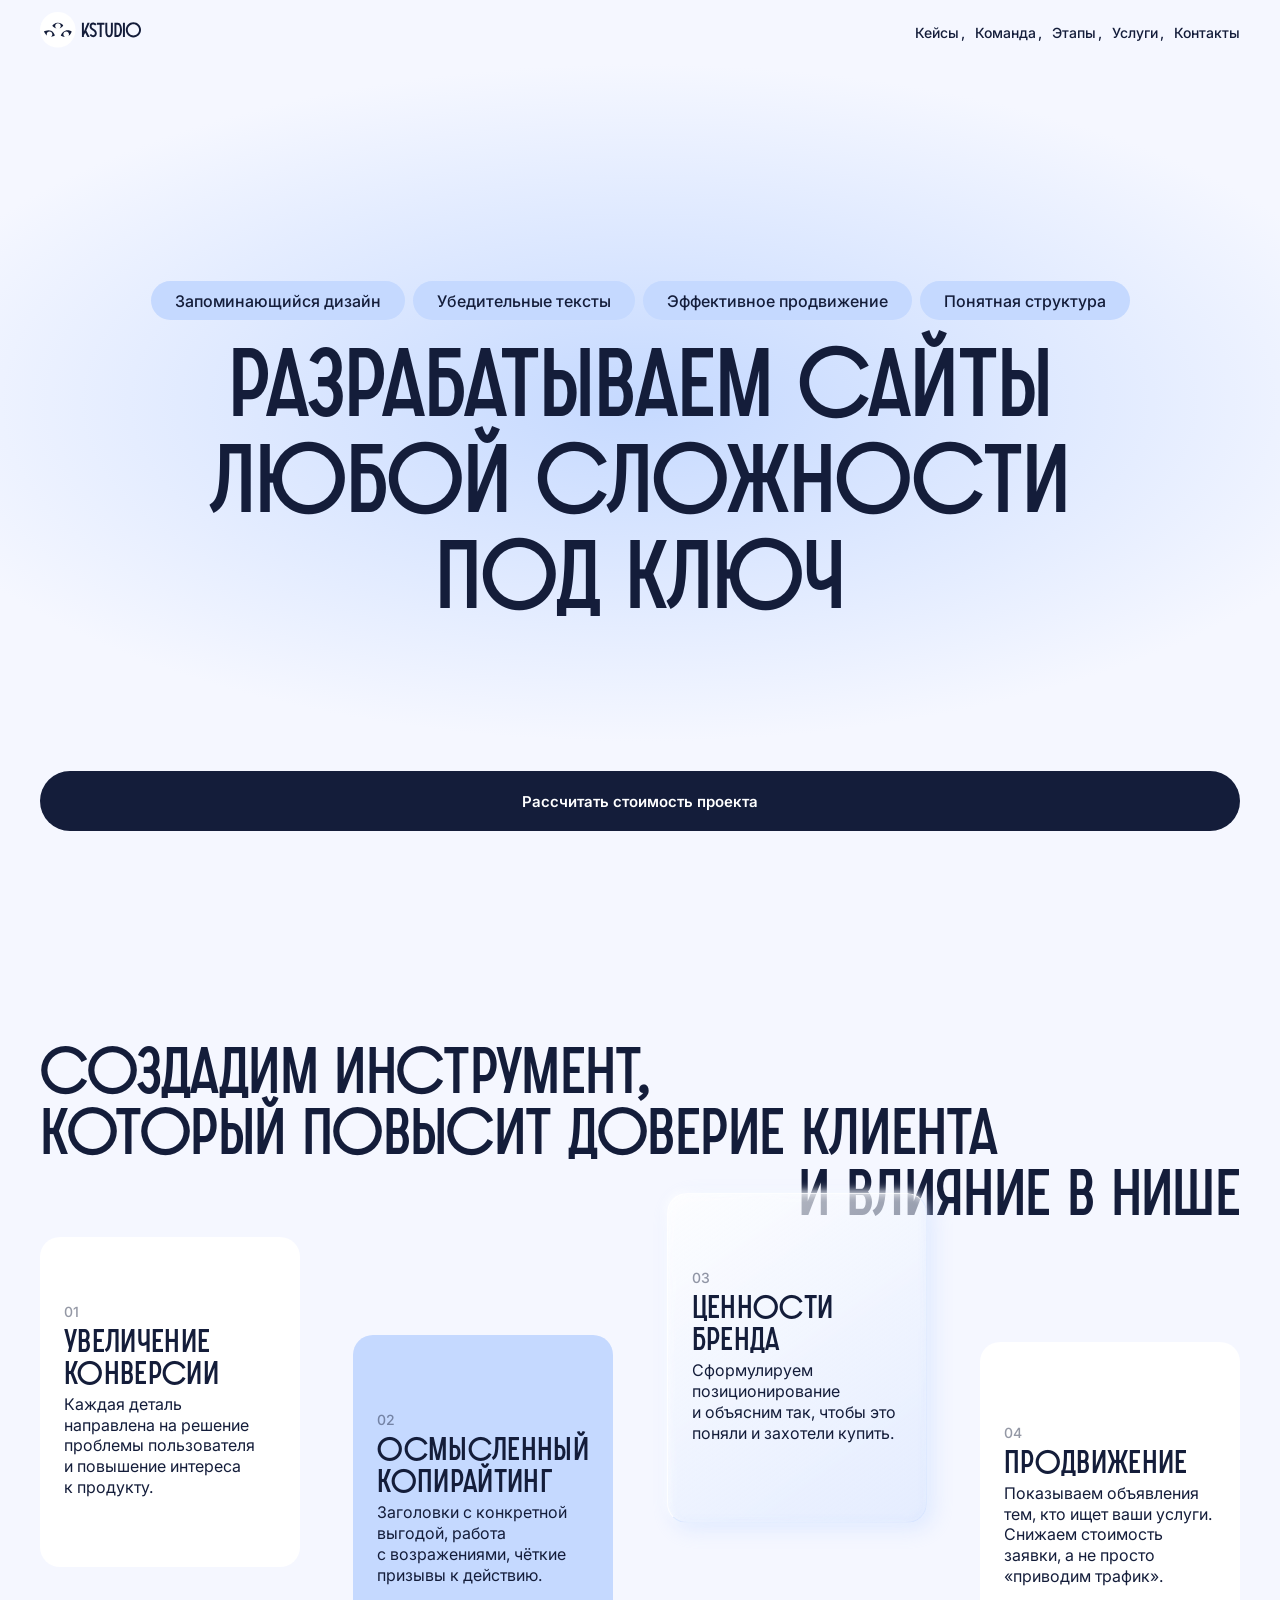
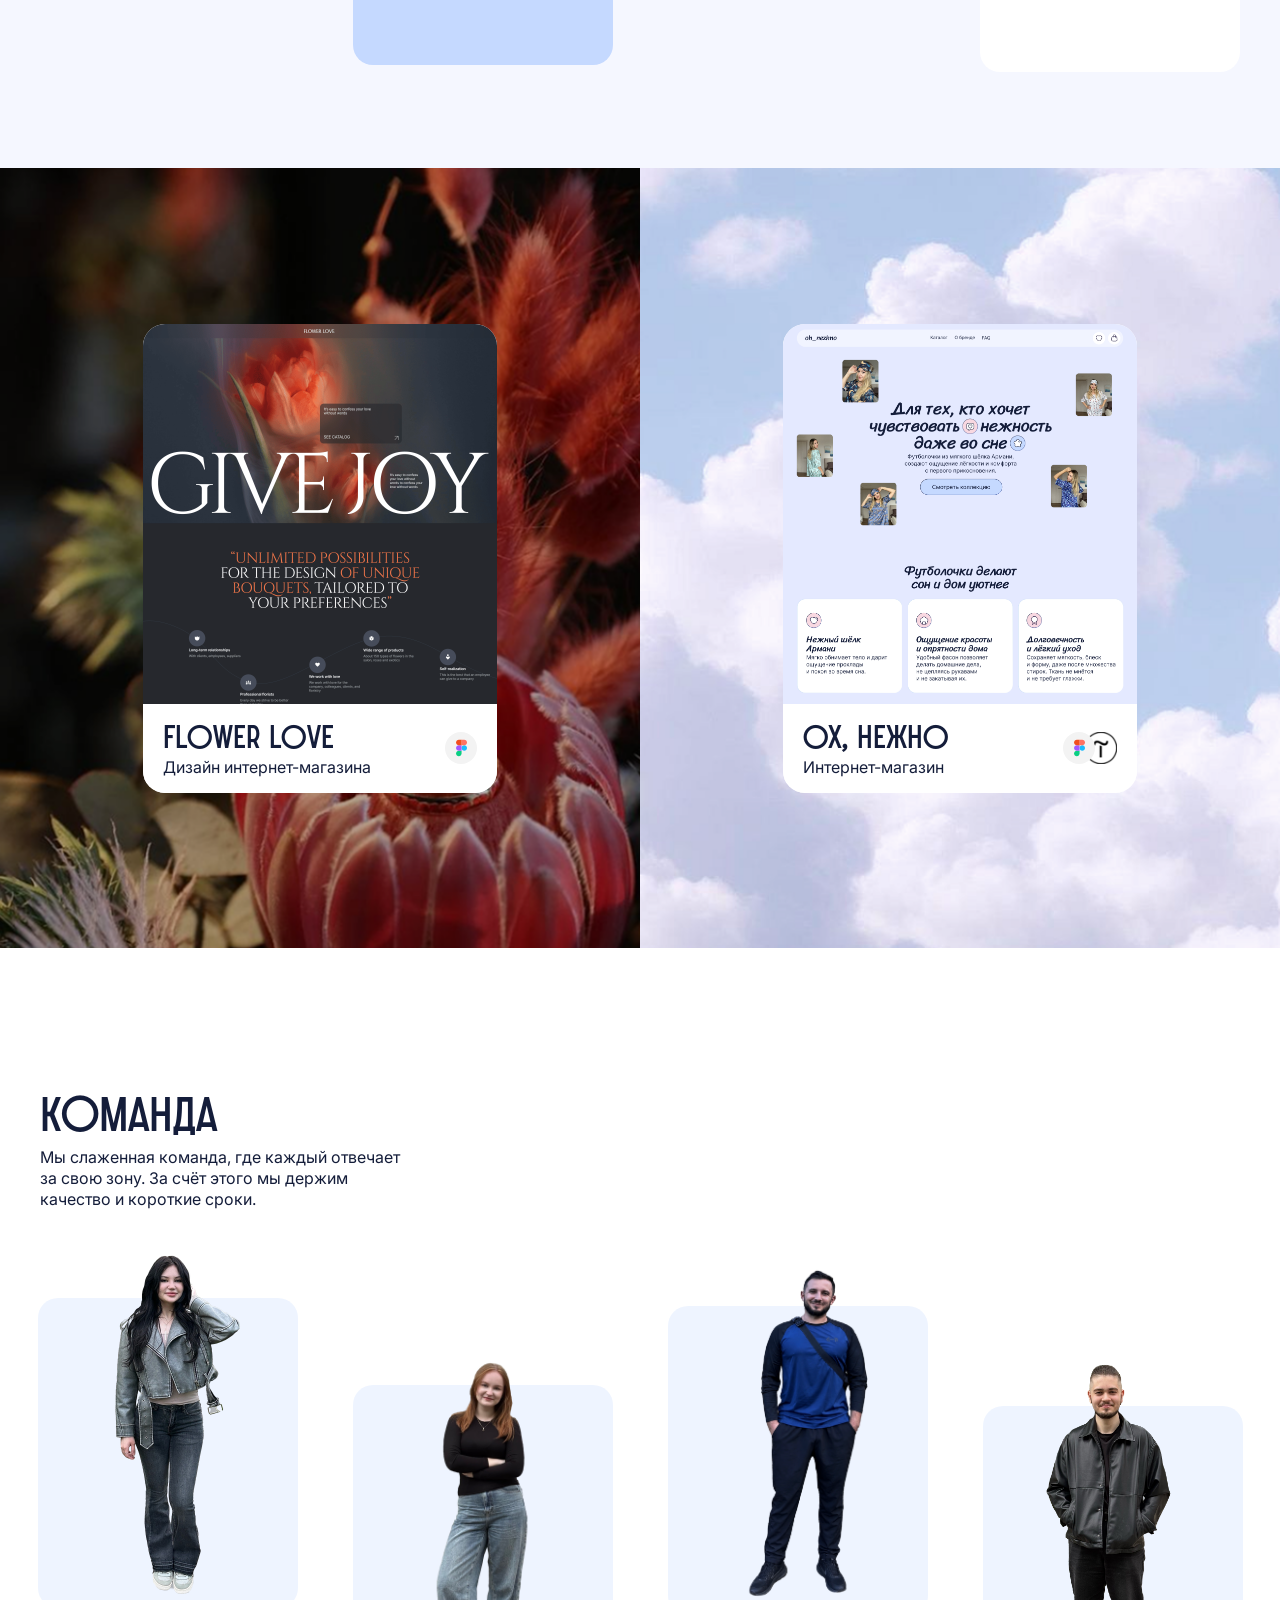
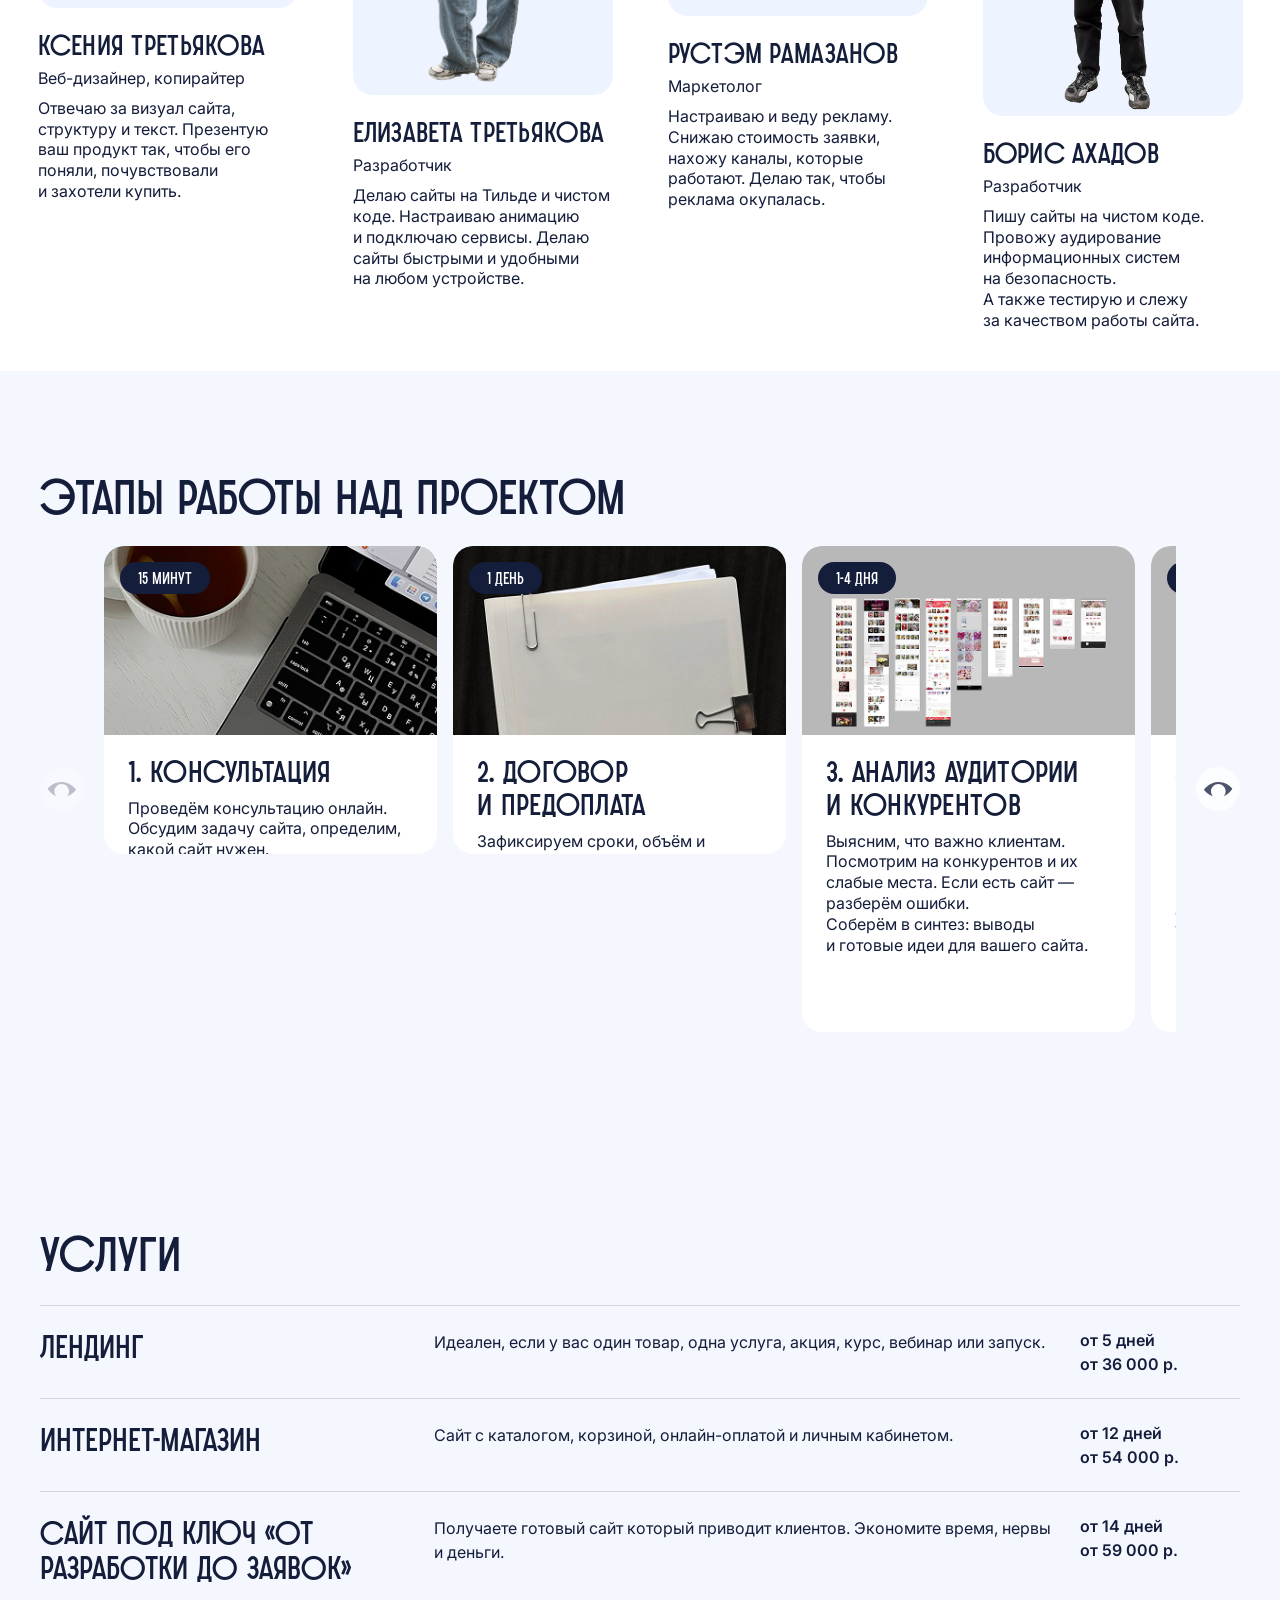
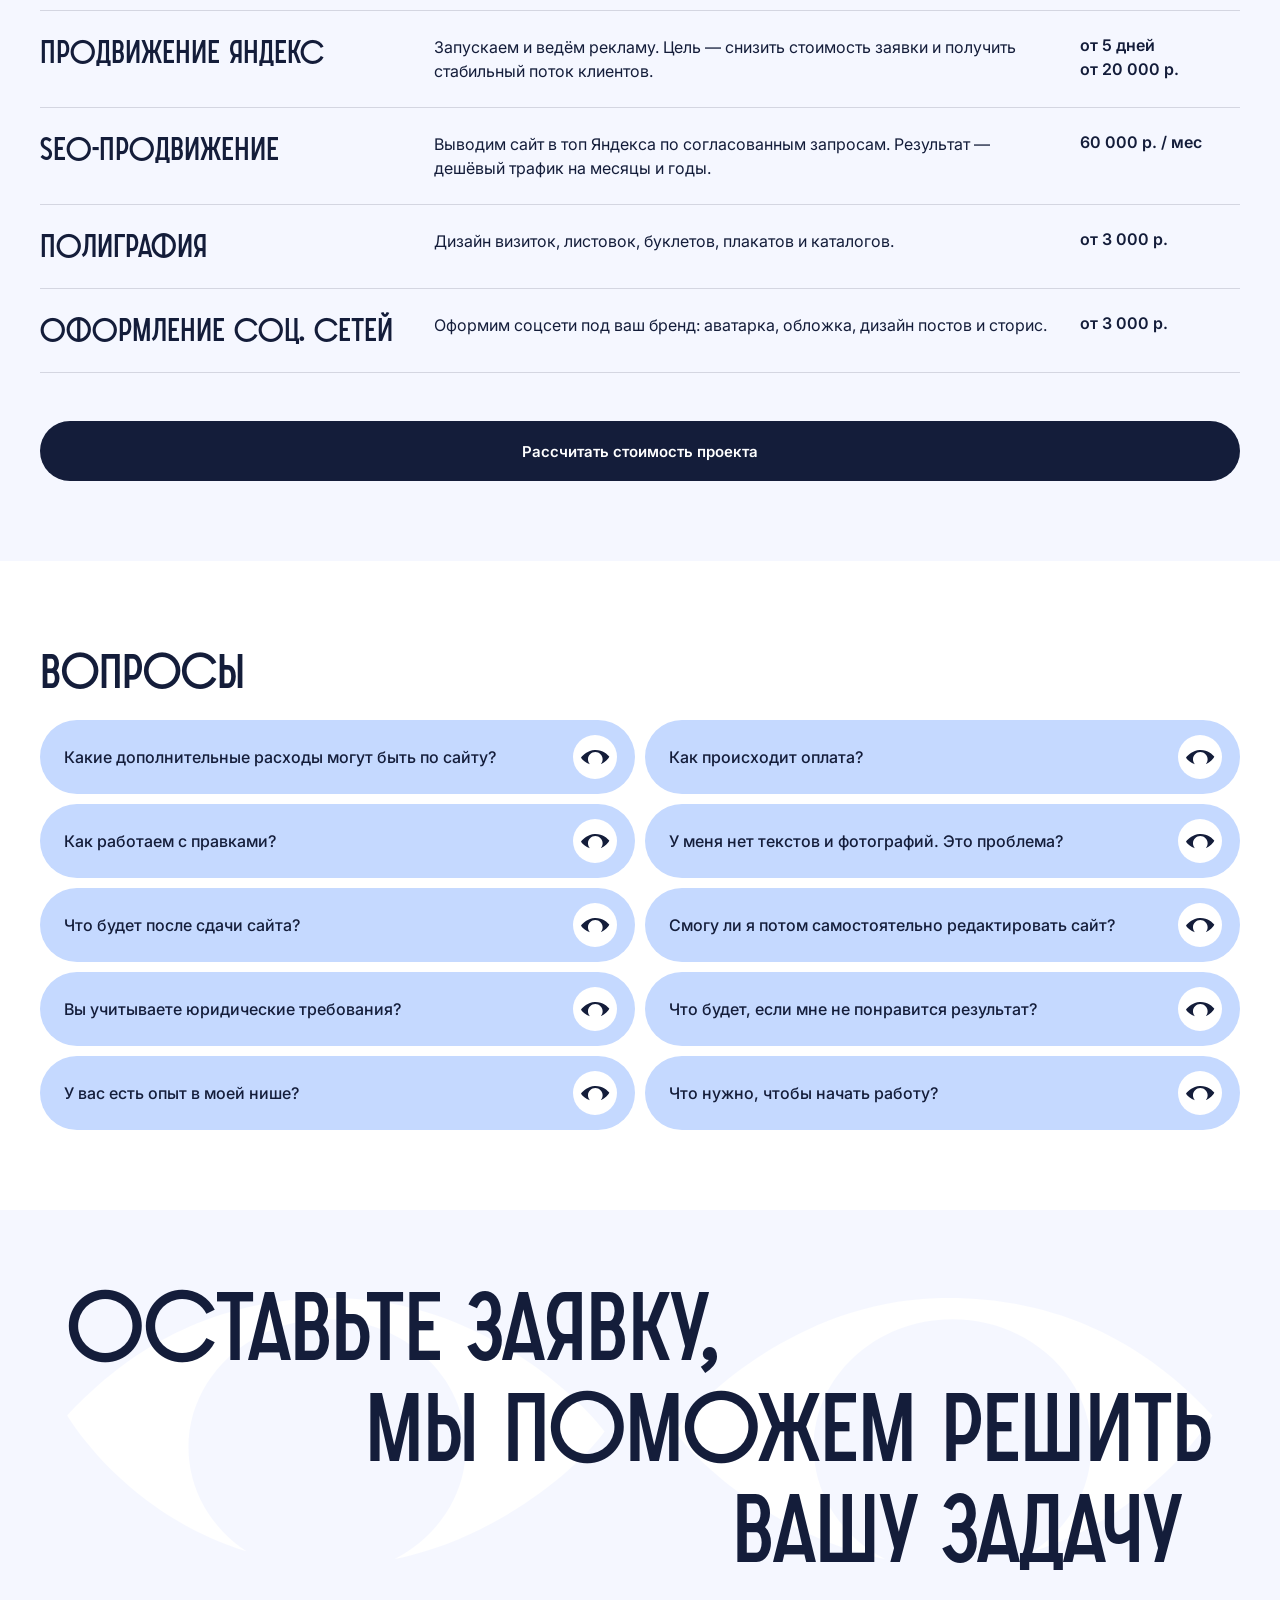
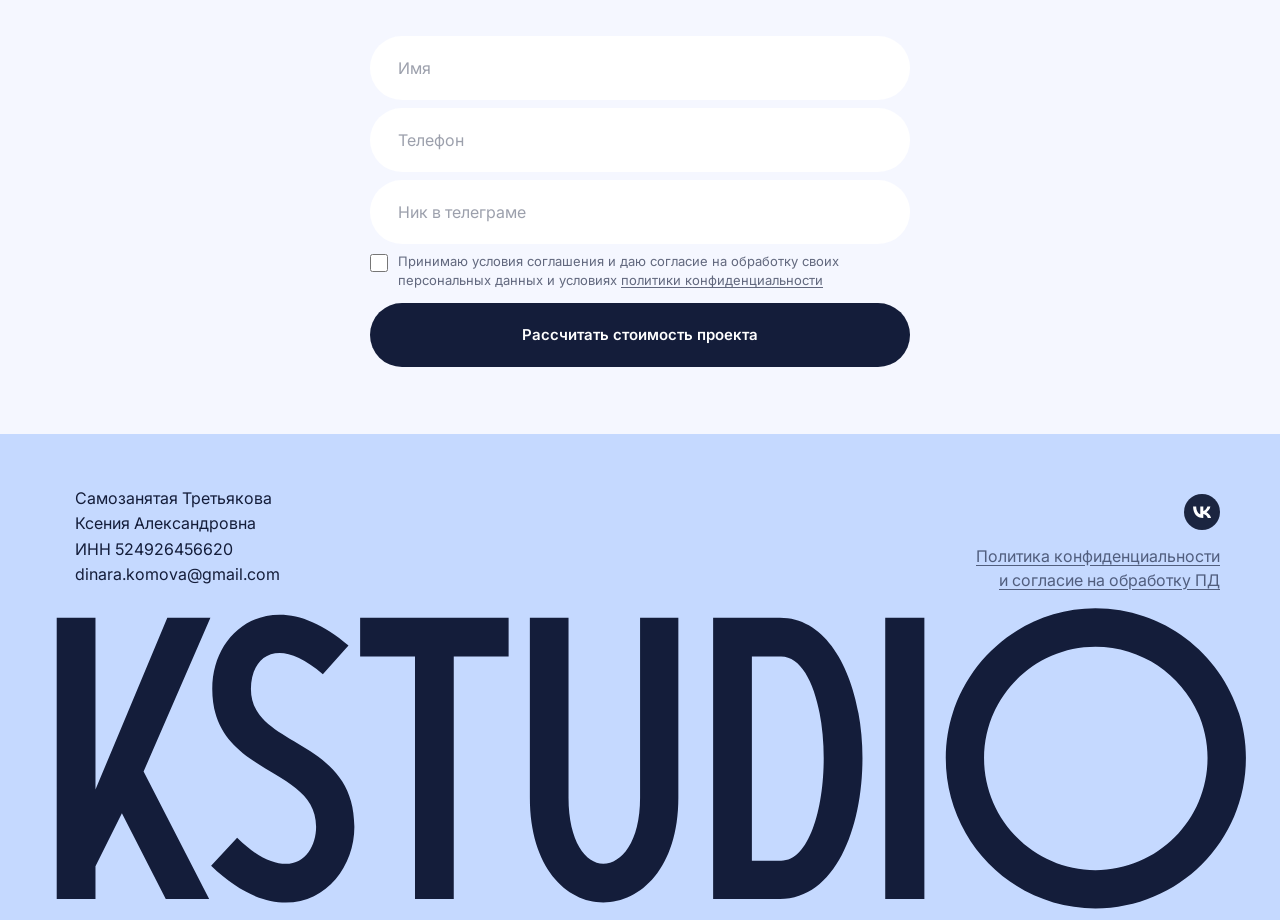
==== commit 65055eca: "Update styles: services, team, FAQ, process cards Co-Authored-By: Claude Sonnet 4.6 <noreply@anthrop" ====
--- a/index.html
+++ b/index.html
@@ -368,7 +368,7 @@
                 <div class="services-row">
                     <h3 class="services-row__name">SEO-продвижение</h3>
                     <p class="services-row__desc">Выводим сайт в&nbsp;топ Яндекса по&nbsp;согласованным запросам. Результат — дешёвый трафик на&nbsp;месяцы и&nbsp;годы.</p>
-                    <p class="services-row__meta"><span>Помесячно</span><span>60 000 р. / мес</span></p>
+                    <p class="services-row__meta"><span>60 000 р. / мес</span></p>
                 </div>
                 <div class="services-row">
                     <h3 class="services-row__name">Полиграфия</h3>
--- a/style.css
+++ b/style.css
@@ -1,15 +1,3 @@
-/* ==============================
-   SCROLL ANIMATIONS
-   ============================== */
-.fade-up {
-    opacity: 0;
-    transform: translateY(40px);
-    transition: opacity 0.7s ease, transform 0.7s ease;
-}
-.fade-up.visible {
-    opacity: 1;
-    transform: translateY(0);
-}
 
 /* ==============================
    PAGE TOP WRAPPER (header + hero + benefits share one bg)
@@ -170,7 +158,7 @@
     background: radial-gradient(ellipse 60% 40% at center 40%, #C5D9FF 0%, #F5F7FF 100%);
     display: flex;
     align-items: center;
-    padding: 120px 0 80px;
+    padding: 60px 0 80px;
 }
 
 .hero .container {
@@ -225,7 +213,8 @@
 }
 
 .hero__cta {
-    width: 1100px;
+    width: 1200px;
+    max-width: 100%;
     height: 60px;
     margin-top: 148px;
     margin-bottom: 0;
@@ -838,7 +827,7 @@
    ============================== */
 .team {
     background: var(--white);
-    padding: 96px 0;
+    padding: 96px 0 0;
     overflow: visible;
 }
 
@@ -846,7 +835,8 @@
     font-family: var(--font-h);
     font-size: 48px;
     font-weight: 400;
-    margin-bottom: 10px;
+    margin-top: 40px;
+    margin-bottom: 2px;
 }
 
 .team__desc {
@@ -872,10 +862,10 @@
 }
 
 /* чередование высоты: 1-й и 3-й — выше, 2-й и 4-й — ниже */
-.team-card:nth-child(1) { padding-top: 0; }
+.team-card:nth-child(1) { padding-top: 0; margin-left: -20px; }
 .team-card:nth-child(2) { padding-top: 80px; }
 .team-card:nth-child(3) { padding-top: 0; }
-.team-card:nth-child(4) { padding-top: 80px; }
+.team-card:nth-child(4) { padding-top: 80px; margin-right: -20px; }
 
 .team-card__photo-wrap {
     position: relative;
@@ -893,7 +883,7 @@
     transform: translateX(-50%);
     width: 260px;
     height: 310px;
-    background: #C5D9FF;
+    background: rgba(197, 217, 255, 0.3);
     border-radius: 20px;
     z-index: 0;
 }
@@ -916,7 +906,7 @@
 }
 
 .team-card:nth-child(4) .team-card__desc {
-    margin-bottom: 100px;
+    margin-bottom: 40px;
 }
 
 .team-card__name {
@@ -924,7 +914,7 @@
     font-size: 28px;
     font-weight: 400;
     text-transform: uppercase;
-    letter-spacing: 0.04em;
+    letter-spacing: 0.01em;
     margin-bottom: 4px;
     color: #141D3A;
     width: 260px;
@@ -942,7 +932,7 @@
 
 .team-card__desc {
     font-size: 16px;
-    line-height: 1.6;
+    line-height: 1.3;
     color: #141D3A;
     width: 260px;
     text-align: left;
@@ -1014,7 +1004,8 @@
 
 .process-card:nth-child(1),
 .process-card:nth-child(2) {
-    height: 379px;
+    height: 308px;
+    overflow: hidden;
 }
 
 .process-card__img {
@@ -1079,7 +1070,7 @@
     font-family: var(--font-h);
     font-size: 48px;
     font-weight: 400;
-    margin-bottom: 40px;
+    margin-bottom: 20px;
 }
 
 .services-table {
@@ -1090,8 +1081,8 @@
 
 .services-row {
     display: grid;
-    grid-template-columns: 280px 1fr auto;
-    align-items: center;
+    grid-template-columns: 370px 1fr 160px;
+    align-items: start;
     gap: 24px;
     padding: 24px 0;
     border-bottom: 1px solid rgba(20, 29, 58, 0.15);
@@ -1110,13 +1101,12 @@
     font-size: 16px;
     line-height: 1.5;
     color: #141D3A;
-    opacity: 0.7;
 }
 
 .services-row__meta {
     display: flex;
     flex-direction: column;
-    align-items: flex-end;
+    align-items: flex-start;
     gap: 4px;
     white-space: nowrap;
     font-size: 16px;
@@ -1145,9 +1135,7 @@
 
 .faq {
     background: var(--white);
-    padding: 96px 0;
-    height: 647px;
-    box-sizing: border-box;
+    padding: 80px 0;
 }
 
 .faq__grid {
@@ -1269,7 +1257,7 @@
 .contact-form {
     display: flex;
     flex-direction: column;
-    gap: 16px;
+    gap: 8px;
     width: 540px;
 }
 
@@ -1580,7 +1568,7 @@
 
     /* BENEFITS */
     .benefits { padding: 16px 0 48px; }
-    .benefits__title { font-size: 32px; line-height: 1.15; }
+    .benefits__title { font-size: 36px; line-height: 1.15; }
     .benefits__title-desktop { display: none; }
     .benefits__title-mobile { display: block; }
     .mobile-br { display: inline; }
@@ -1601,7 +1589,7 @@
     }
     .benefit-card__num { margin-bottom: 5px; }
     .benefit-card:last-child { margin-bottom: 70px; }
-    .benefit-card h3 { font-size: 20px; }
+    .benefit-card h3 { font-size: 30px; }
     .benefit-card p {
         font-size: 14px;
         max-width: 305px;
@@ -1647,6 +1635,8 @@
     .team-card:nth-child(3),
     .team-card:nth-child(4) {
         padding-top: 0;
+        margin-left: 0;
+        margin-right: 0;
     }
     .team-card__photo-wrap {
         width: 175px;
@@ -1677,6 +1667,9 @@
     .team-card__info-wrap {
         padding-top: 50px;
         padding-left: 10px;
+    }
+    .team-card:nth-child(1) .team-card__name {
+        font-size: 24px;
     }
     .team-card__name {
         font-size: 24px;
@@ -1702,10 +1695,11 @@
     .slider-track-wrap::-webkit-scrollbar-track { background: transparent; }
     .slider-track-wrap::-webkit-scrollbar-thumb { background: var(--dark); border-radius: 2px; }
     .slider-track { flex-wrap: nowrap; align-items: flex-start; }
-    .process-card { width: 305px; height: auto !important; }
+    .process-card { width: 305px; height: 406px !important; overflow: hidden; }
     .process-card:nth-child(1),
-    .process-card:nth-child(2) { height: auto !important; }
+    .process-card:nth-child(2) { height: 340px !important; }
     .process-card h3 { font-size: 22px; }
+    .process-card p { font-size: 13px; }
 
     /* SERVICES */
     .services { padding: 60px 0 48px; }
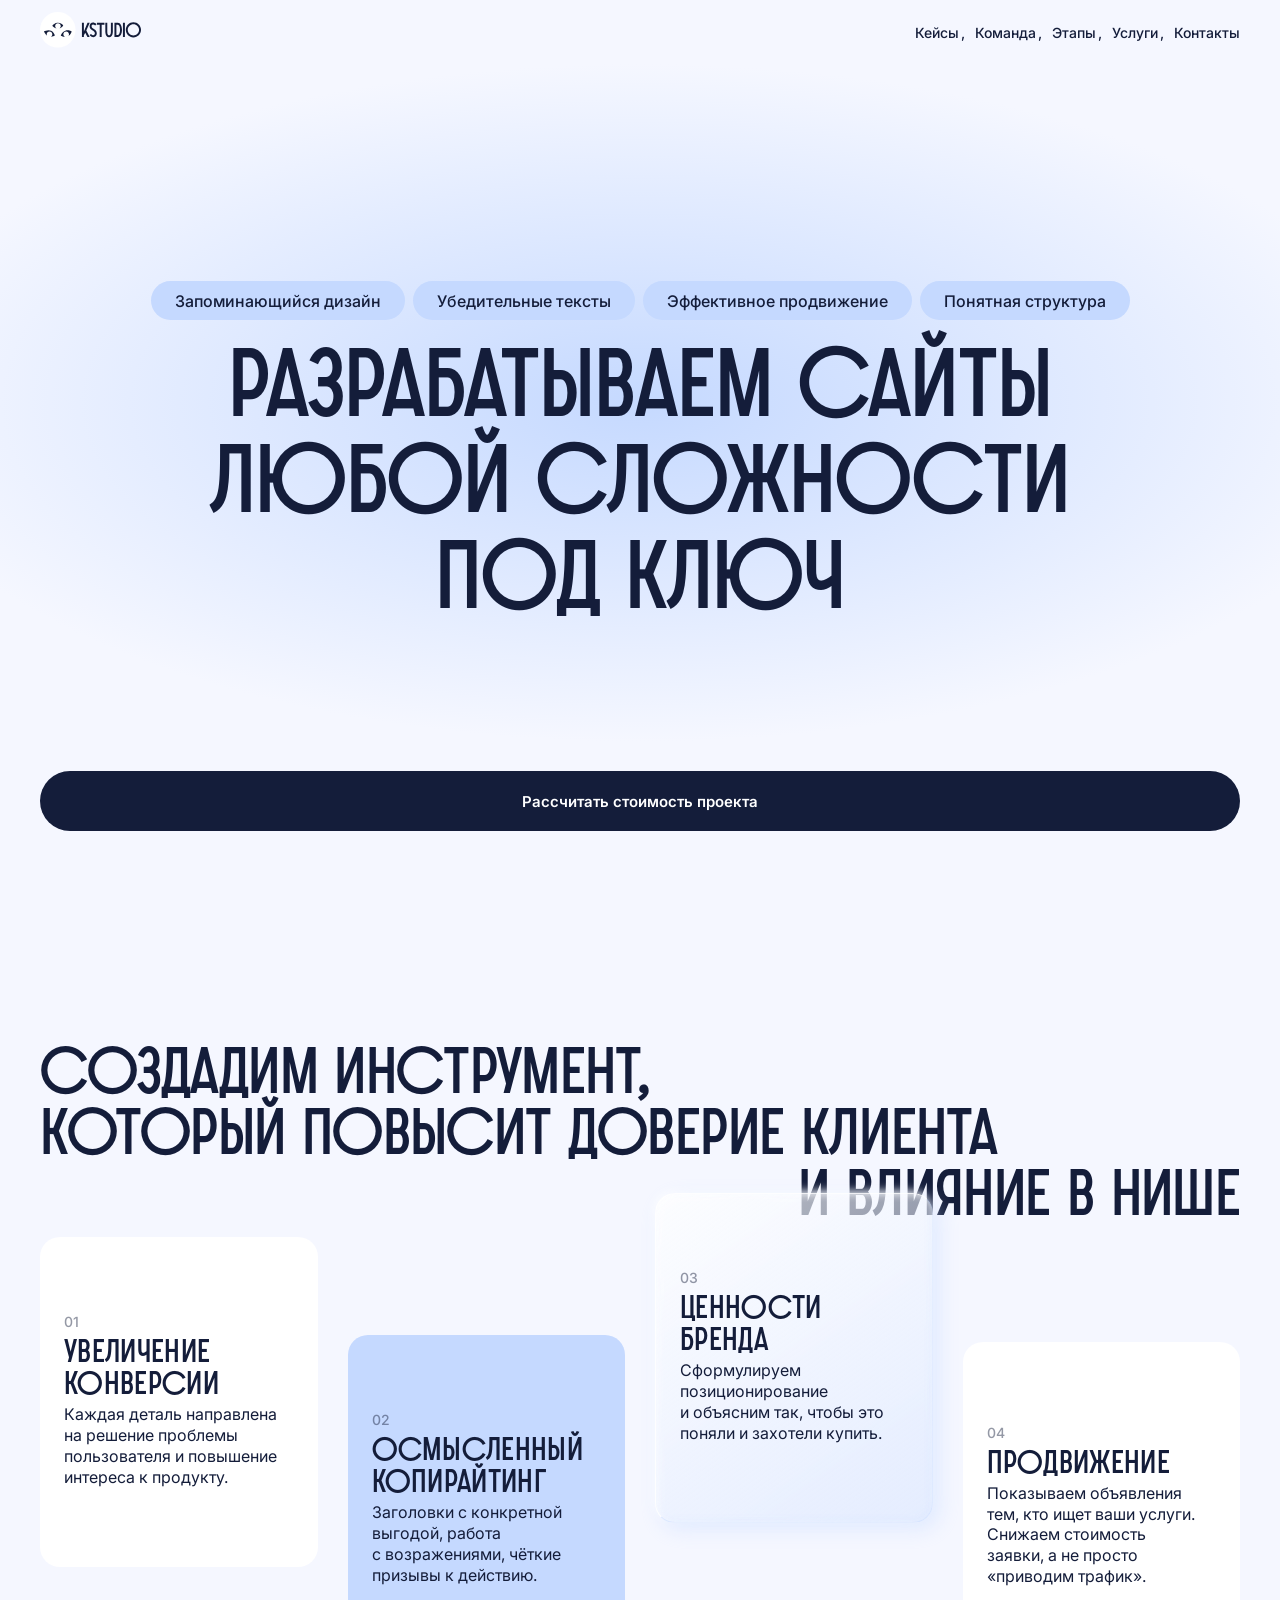
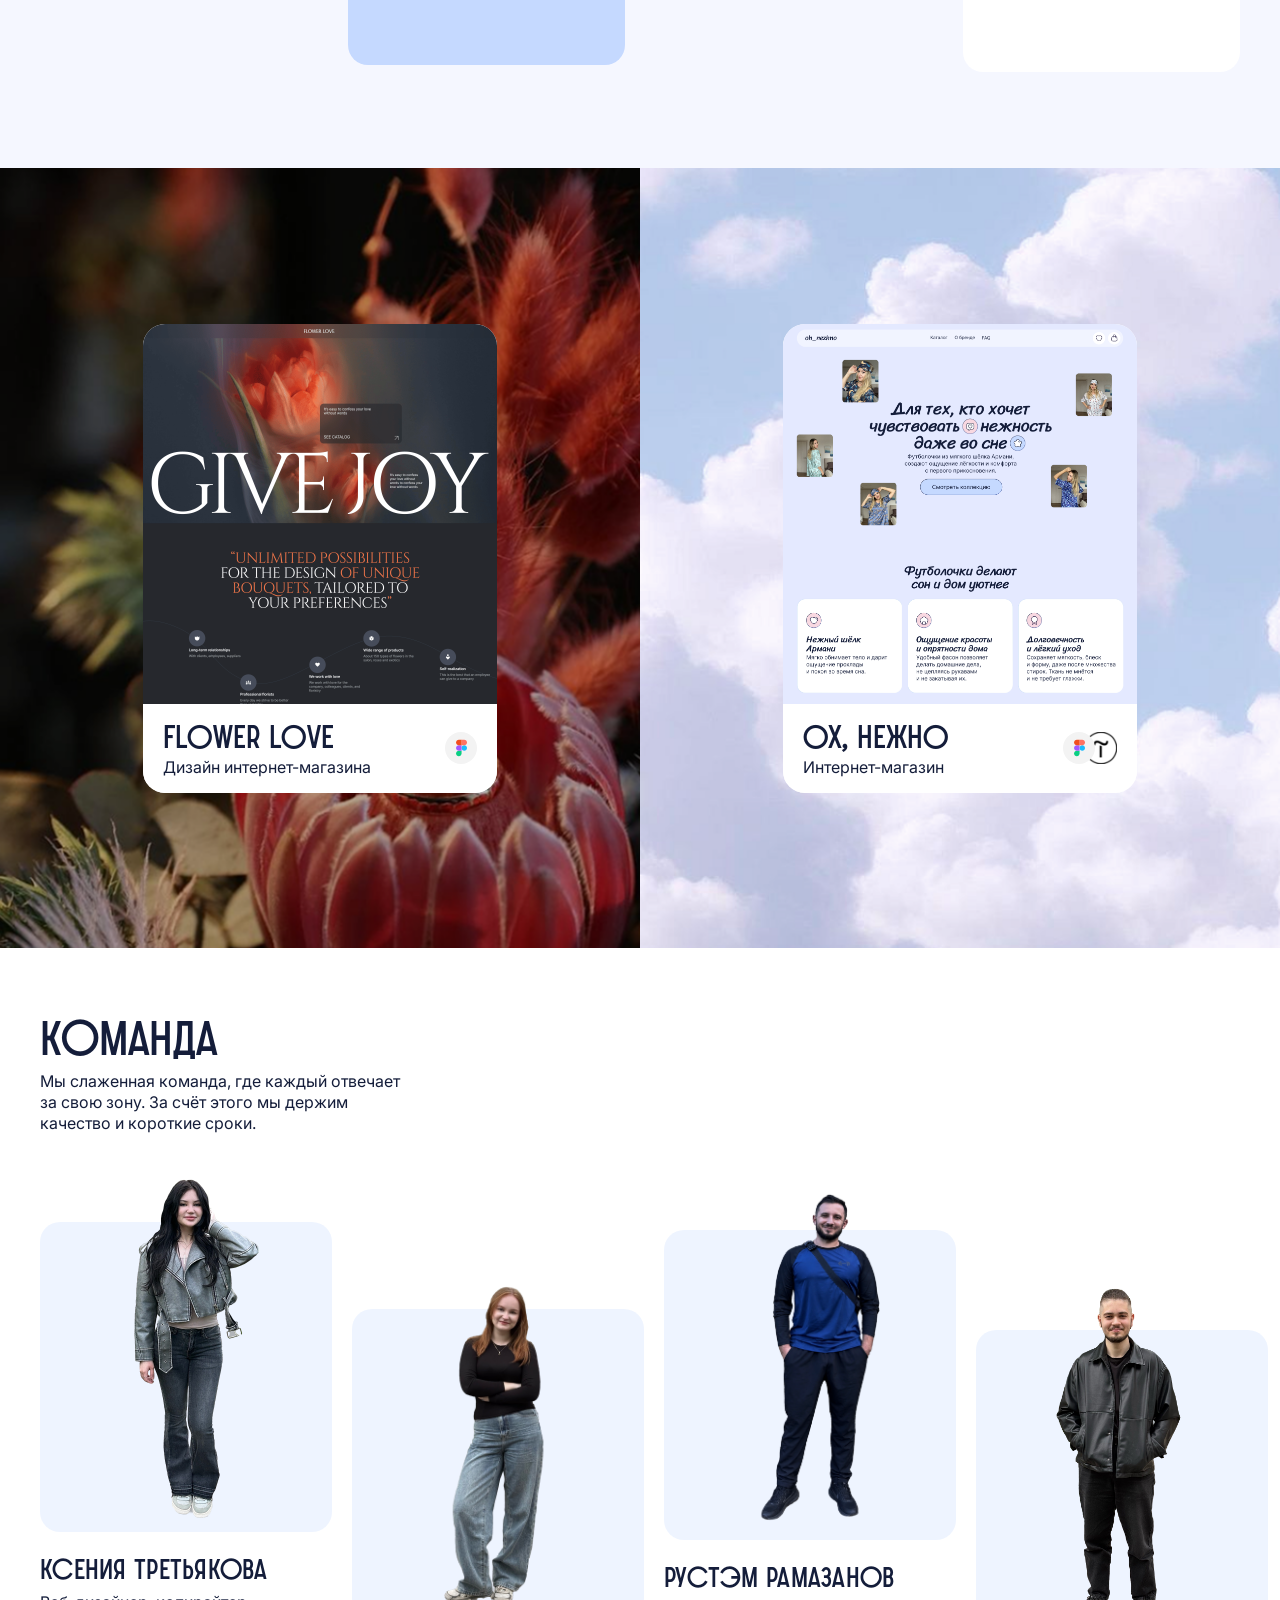
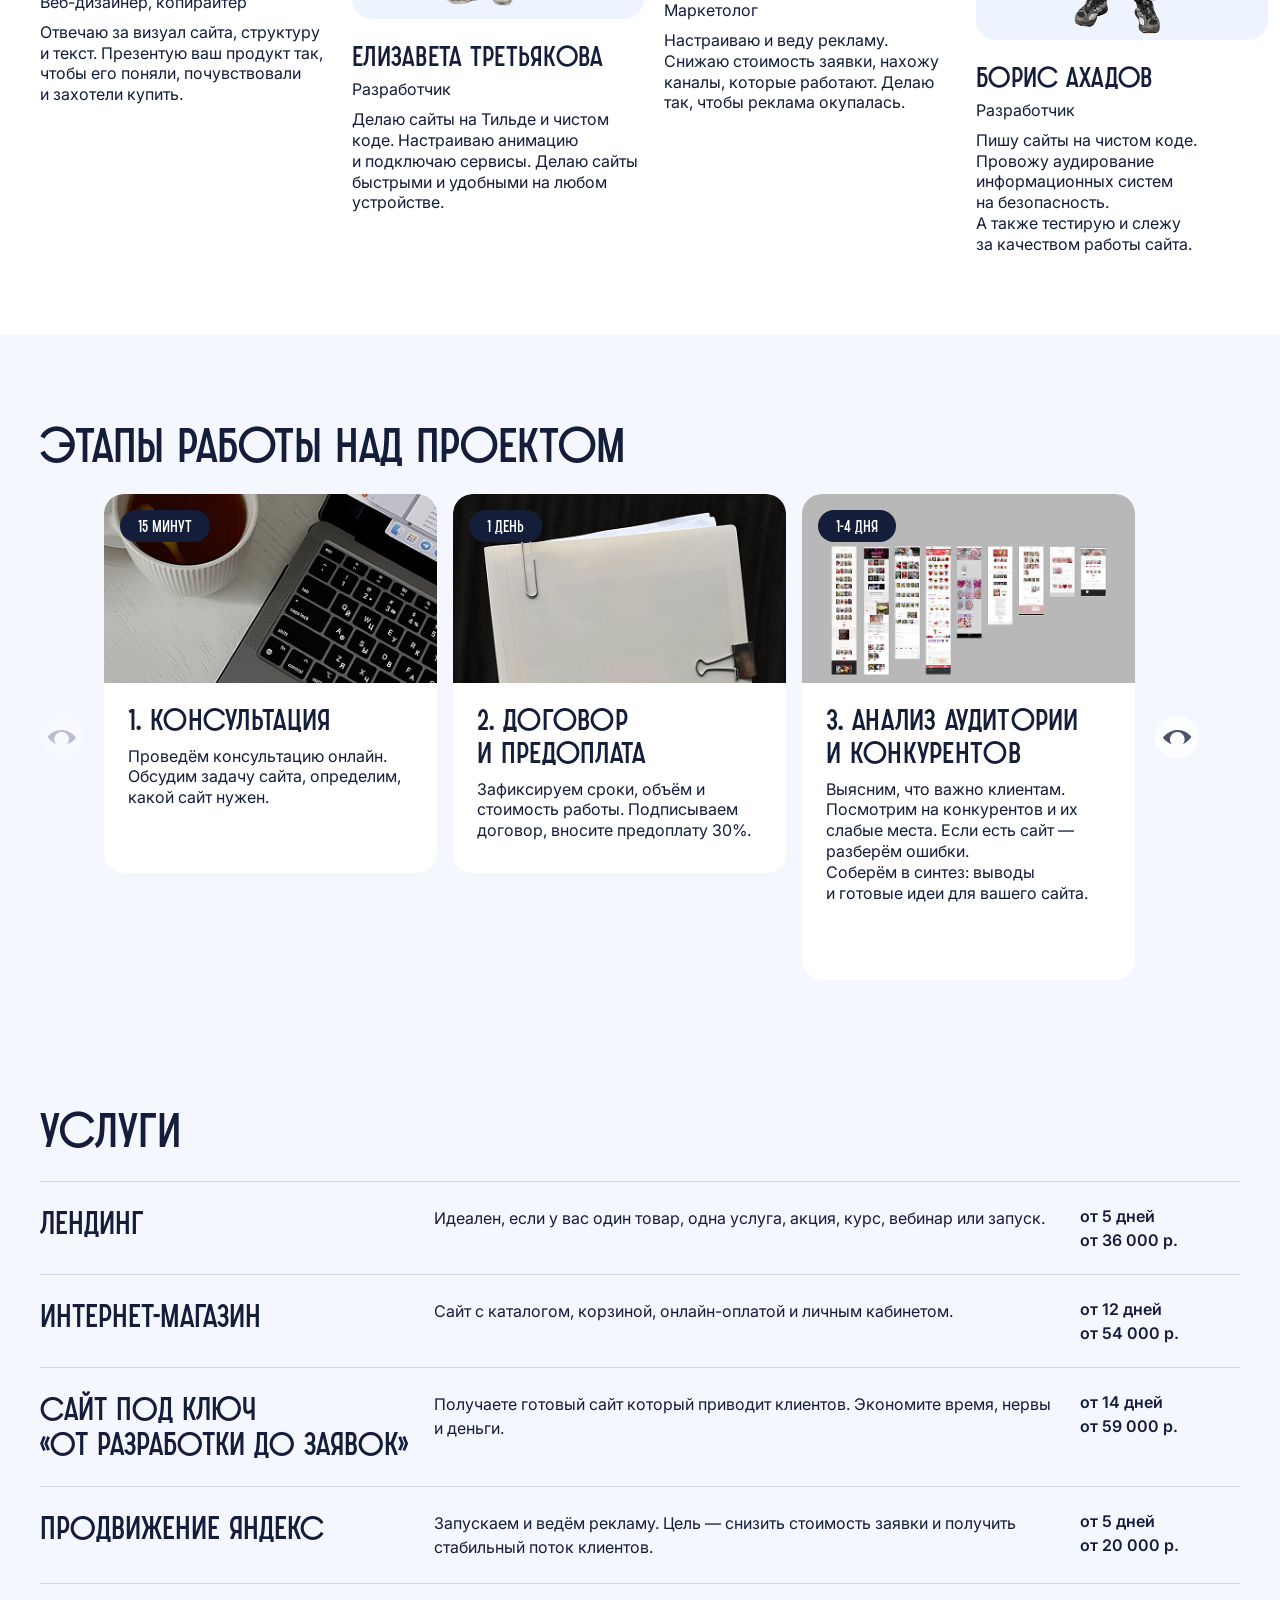
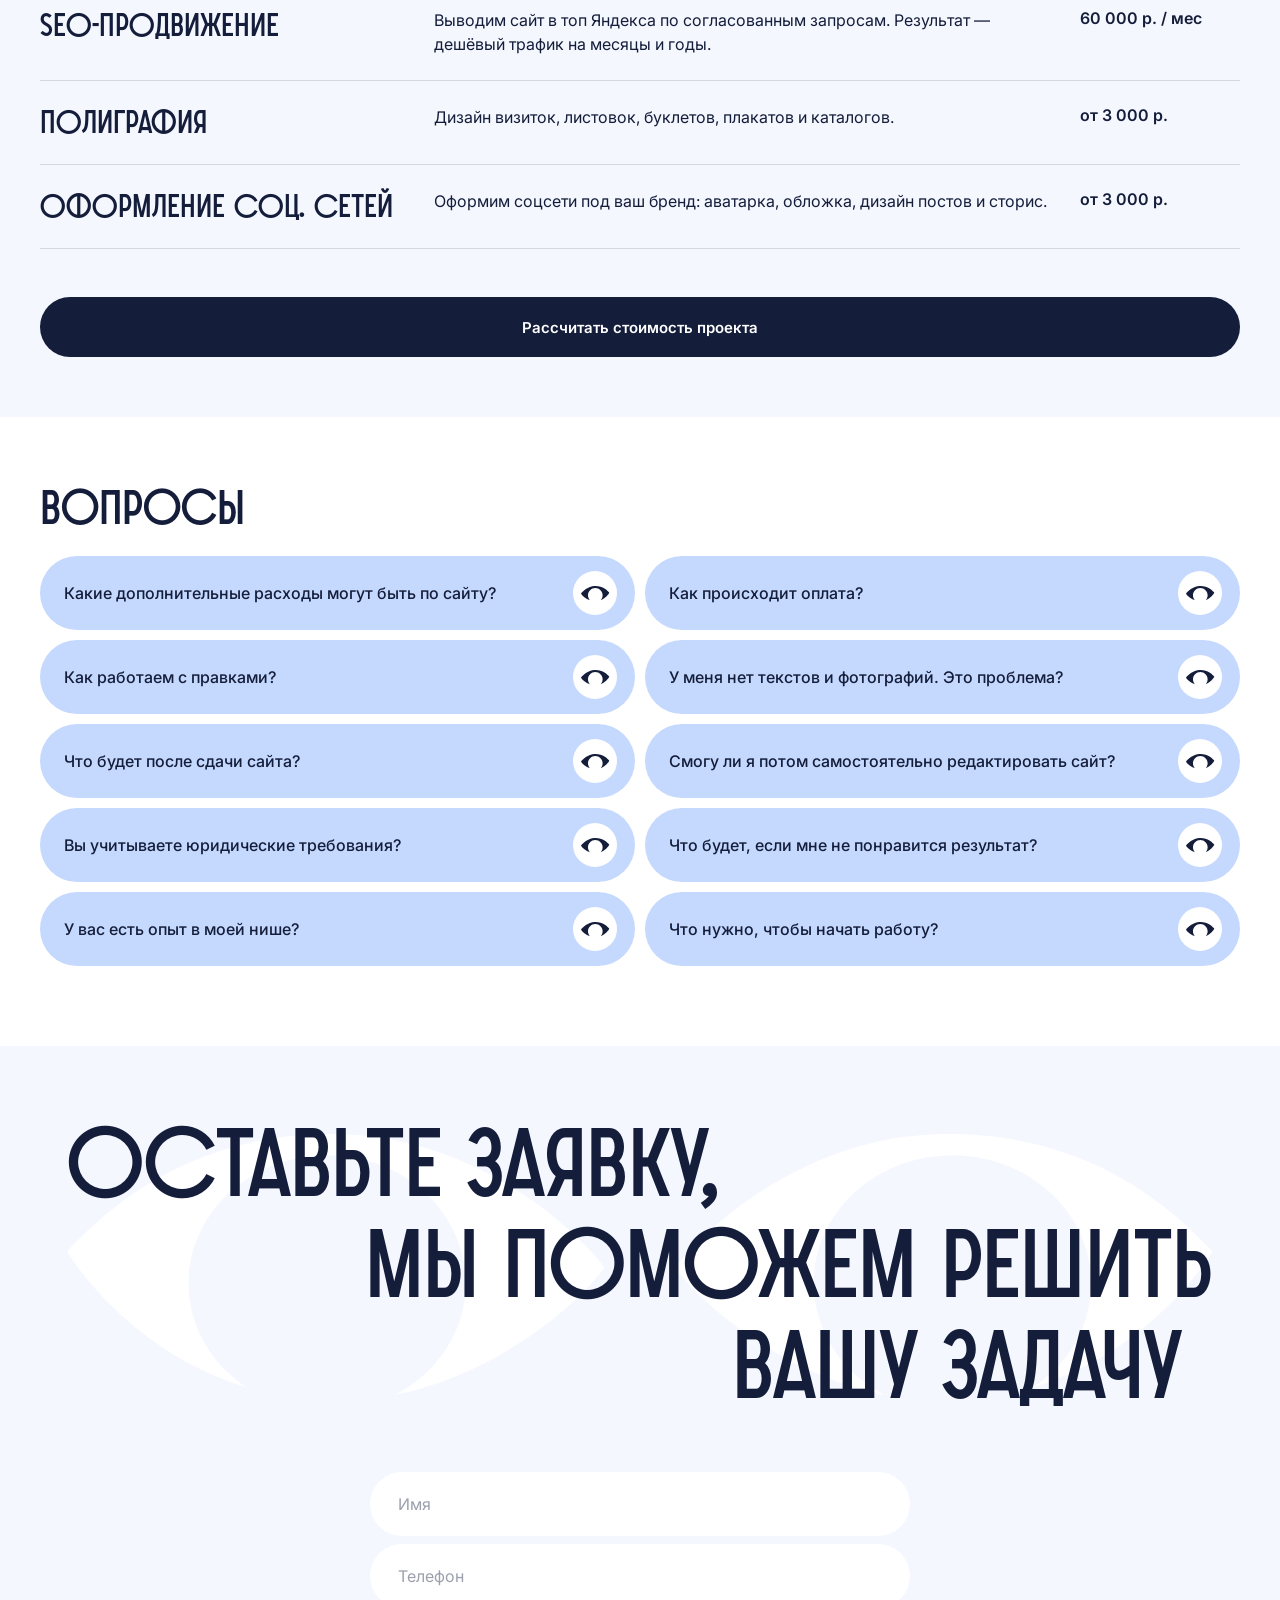
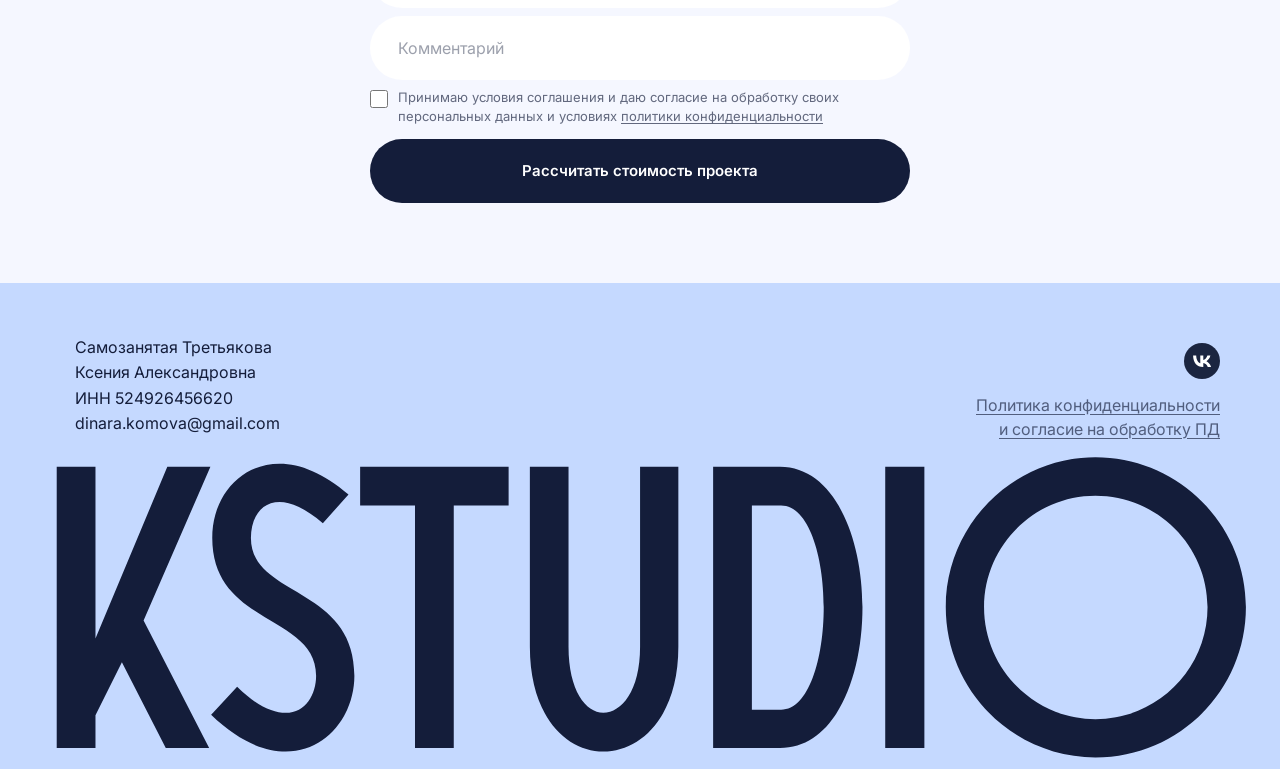
==== commit 36c471eb: "Update layout: spacing, team block, services, FAQ, hero chips, mobile styles Co-Authored-By: Claude " ====
--- a/index.html
+++ b/index.html
@@ -356,7 +356,7 @@
                     <p class="services-row__meta"><span>от 12 дней</span><span>от 54 000 р.</span></p>
                 </div>
                 <div class="services-row">
-                    <h3 class="services-row__name">Сайт под ключ «от<br class="mobile-br"> разработки до заявок»</h3>
+                    <h3 class="services-row__name">Сайт под ключ<br>«от разработки до заявок»</h3>
                     <p class="services-row__desc">Получаете готовый сайт который приводит клиентов. Экономите время, нервы и&nbsp;деньги.</p>
                     <p class="services-row__meta"><span>от 14 дней</span><span>от 59 000 р.</span></p>
                 </div>
@@ -561,7 +561,7 @@
                         <input type="tel" name="phone" placeholder="Телефон" required>
                     </div>
                     <div class="form-group">
-                        <input type="text" name="telegram" placeholder="Ник в телеграме" required>
+                        <input type="text" name="comment" placeholder="Комментарий" required>
                     </div>
                     <label class="form-agree">
                         <input type="checkbox" name="agree" required>
--- a/style.css
+++ b/style.css
@@ -254,14 +254,14 @@
 
 .benefits__grid {
     display: grid;
-    grid-template-columns: repeat(4, 260px);
-    justify-content: space-between;
+    grid-template-columns: repeat(4, 1fr);
+    gap: 30px;
     align-items: start;
     padding-top: 0;
 }
 
 .benefit-card {
-    width: 260px;
+    width: 100%;
     height: 330px;
     border-radius: var(--r);
     padding: 24px 24px 28px;
@@ -827,7 +827,7 @@
    ============================== */
 .team {
     background: var(--white);
-    padding: 96px 0 0;
+    padding: 60px 0 120px;
     overflow: visible;
 }
 
@@ -835,7 +835,7 @@
     font-family: var(--font-h);
     font-size: 48px;
     font-weight: 400;
-    margin-top: 40px;
+    margin-top: 0;
     margin-bottom: 2px;
 }
 
@@ -852,24 +852,25 @@
     align-items: flex-start;
     gap: 20px;
     overflow: visible;
+    margin-bottom: -80px;
 }
 
 .team-card {
-    flex: 1;
+    flex: 0 0 292px;
     display: flex;
     flex-direction: column;
     align-items: center;
 }
 
 /* чередование высоты: 1-й и 3-й — выше, 2-й и 4-й — ниже */
-.team-card:nth-child(1) { padding-top: 0; margin-left: -20px; }
+.team-card:nth-child(1) { padding-top: 0; }
 .team-card:nth-child(2) { padding-top: 80px; }
 .team-card:nth-child(3) { padding-top: 0; }
 .team-card:nth-child(4) { padding-top: 80px; margin-right: -20px; }
 
 .team-card__photo-wrap {
     position: relative;
-    width: 260px;
+    width: 292px;
     margin-bottom: 20px;
     display: flex;
     justify-content: center;
@@ -881,7 +882,7 @@
     bottom: 0;
     left: 50%;
     transform: translateX(-50%);
-    width: 260px;
+    width: 292px;
     height: 310px;
     background: rgba(197, 217, 255, 0.3);
     border-radius: 20px;
@@ -917,7 +918,7 @@
     letter-spacing: 0.01em;
     margin-bottom: 4px;
     color: #141D3A;
-    width: 260px;
+    width: 292px;
     text-align: left;
 }
 
@@ -926,7 +927,7 @@
     font-weight: 400;
     margin-bottom: 10px;
     color: #141D3A;
-    width: 260px;
+    width: 292px;
     text-align: left;
 }
 
@@ -934,7 +935,7 @@
     font-size: 16px;
     line-height: 1.3;
     color: #141D3A;
-    width: 260px;
+    width: 292px;
     text-align: left;
 }
 
@@ -943,7 +944,7 @@
    ============================== */
 .process {
     background: #F5F7FF;
-    padding: 96px 0;
+    padding: 80px 0 60px;
 }
 
 .process__title {
@@ -983,6 +984,7 @@
     flex: 1;
     overflow: hidden;
     min-width: 0;
+    max-width: 1031px;
 }
 
 .slider-track {
@@ -1004,8 +1006,7 @@
 
 .process-card:nth-child(1),
 .process-card:nth-child(2) {
-    height: 308px;
-    overflow: hidden;
+    height: 379px;
 }
 
 .process-card__img {
@@ -1063,7 +1064,7 @@
 
 .services {
     background: #F5F7FF;
-    padding: 96px 0 80px;
+    padding: 60px 0 60px;
 }
 
 .services__title {
@@ -1135,7 +1136,7 @@
 
 .faq {
     background: var(--white);
-    padding: 80px 0;
+    padding: 60px 0 80px;
 }
 
 .faq__grid {
@@ -1226,7 +1227,7 @@
    ============================== */
 .contact {
     background: #F5F7FF;
-    padding: 67px;
+    padding: 67px 67px 80px;
     overflow: hidden;
 }
 
@@ -1515,13 +1516,10 @@
     /* HERO */
     .hero {
         min-height: unset;
-        height: 844px;
     }
 
     .hero .container {
-        padding-left: 20px;
-        padding-right: 20px;
-        padding-bottom: 272px;
+        padding: 100px 20px;
         box-sizing: border-box;
         width: 100%;
         min-height: unset;
@@ -1536,17 +1534,13 @@
     }
 
     .hero__chip {
-        flex: 0 0 calc(50% - 3px);
+        flex: none;
         font-size: 11px;
         height: 32px;
-        padding: 0 6px;
+        padding: 0 15px;
         white-space: nowrap;
-        overflow: hidden;
         box-sizing: border-box;
         justify-content: center;
-    }
-    .hero__chip:nth-child(even) {
-        padding: 0 15px;
     }
 
     .hero__title {
@@ -1588,8 +1582,8 @@
         justify-content: center;
     }
     .benefit-card__num { margin-bottom: 5px; }
-    .benefit-card:last-child { margin-bottom: 70px; }
-    .benefit-card h3 { font-size: 30px; }
+    .benefit-card:last-child { margin-bottom: 40px; }
+    .benefit-card h3 { font-size: 28px; }
     .benefit-card p {
         font-size: 14px;
         max-width: 305px;
@@ -1606,15 +1600,16 @@
     .case-card { width: 100%; max-width: 354px; }
     .case-card__img { height: 380px; overflow: hidden; }
     .case-card__img img { width: 100%; height: 100%; object-fit: cover; }
-    .case-card__name { font-size: 22px; }
+    .case-card__name { font-size: 32px; }
 
     /* TEAM */
-    .team { padding: 48px 0; }
-    .team__title { font-size: 36px; margin-bottom: 8px; }
+    .team { padding: 60px 0 !important; }
+    .team__title { font-size: 36px; margin-bottom: 0; }
     .team__desc { margin-bottom: 32px; }
     .team__grid {
         flex-direction: column;
         gap: 32px;
+        margin-bottom: 0;
     }
     .team-card {
         flex: none;
@@ -1645,7 +1640,7 @@
         padding-top: 0;
     }
     .team-card__photo-wrap::before {
-        width: 175px;
+        width: 175px !important;
         height: 223px;
         top: 50px;
         left: 50%;
@@ -1683,10 +1678,11 @@
     .team-card__name { line-height: 1.1; }
     .team-card__role { font-size: 15px; margin-bottom: 4px; width: auto; line-height: 1.2; }
     .team-card__desc { font-size: 14px; width: auto; line-height: 1.3; }
+    .team-card:nth-child(4) .team-card__desc { margin-bottom: 20px; }
 
     /* PROCESS */
     .process { padding: 70px 0 48px; }
-    .process__title { font-size: 36px; }
+    .process__title { font-size: 36px; line-height: 1; }
     .process__title-desktop { display: none; }
     .process__title-mobile { display: block; }
     .slider-arrow { display: none; }
@@ -1702,7 +1698,7 @@
     .process-card p { font-size: 13px; }
 
     /* SERVICES */
-    .services { padding: 60px 0 48px; }
+    .services { padding: 60px 0; }
     .services__title { font-size: 36px; margin-bottom: 24px; }
     .services-row__name { font-size: 24px; }
     .services-row {
@@ -1715,24 +1711,24 @@
     .services__cta .btn { width: 100%; }
 
     /* FAQ */
-    .faq { padding: 48px 0; height: auto; }
+    .faq { padding: 60px 0 0; height: auto; }
     .faq__title { font-size: 36px; }
     .faq__grid { flex-direction: column; gap: 0; }
     .faq__col { gap: 10px; }
     .faq__col + .faq__col { margin-top: 10px; }
-    .faq__col:last-child .faq-item:last-child { margin-bottom: 40px; }
+    .faq__col:last-child .faq-item:last-child { margin-bottom: 60px; }
     .faq-item__btn { font-size: 15px; }
     .faq-item--mb { margin-bottom: 0; }
 
     /* CONTACT */
-    .contact { padding: 80px 0px 32px !important; }
+    .contact { padding: 60px 0px !important; }
     .contact__title { font-size: 36px; margin-bottom: 32px; padding: 0; margin-left: 0; }
     .ct-line.l1 { text-align: left; }
     .ct-line.l2 { padding-left: 0; text-align: left; }
     .ct-line.l3 { padding-left: 0; text-align: right; }
     .contact__body { flex-direction: column; gap: 24px; }
     .form-group input { width: 100%; height: 55px; }
-    .contact-form .btn { width: 100%; height: 55px; margin-bottom: 40px; }
+    .contact-form .btn { width: 100%; height: 55px; }
     .contact-form { width: 100%; margin-left: 0; }
     .contact__bonus {
         width: 100%;
